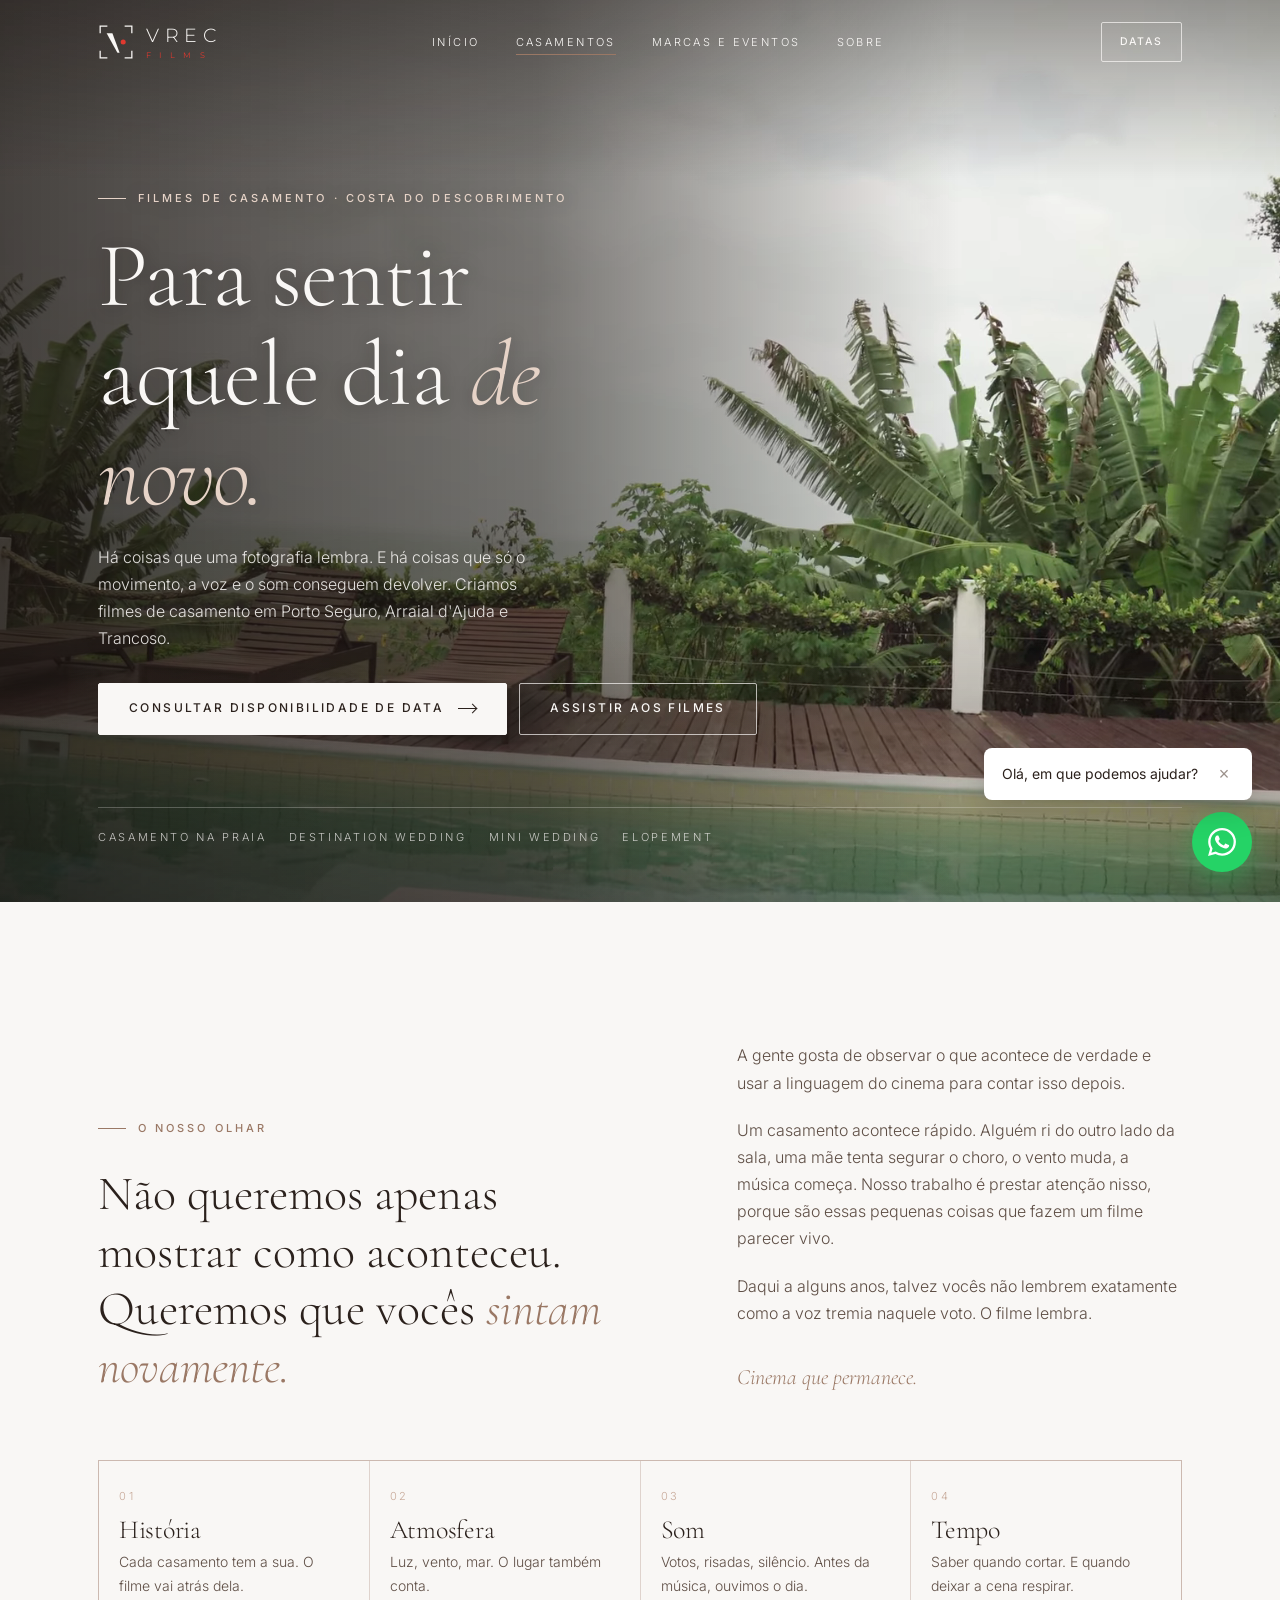
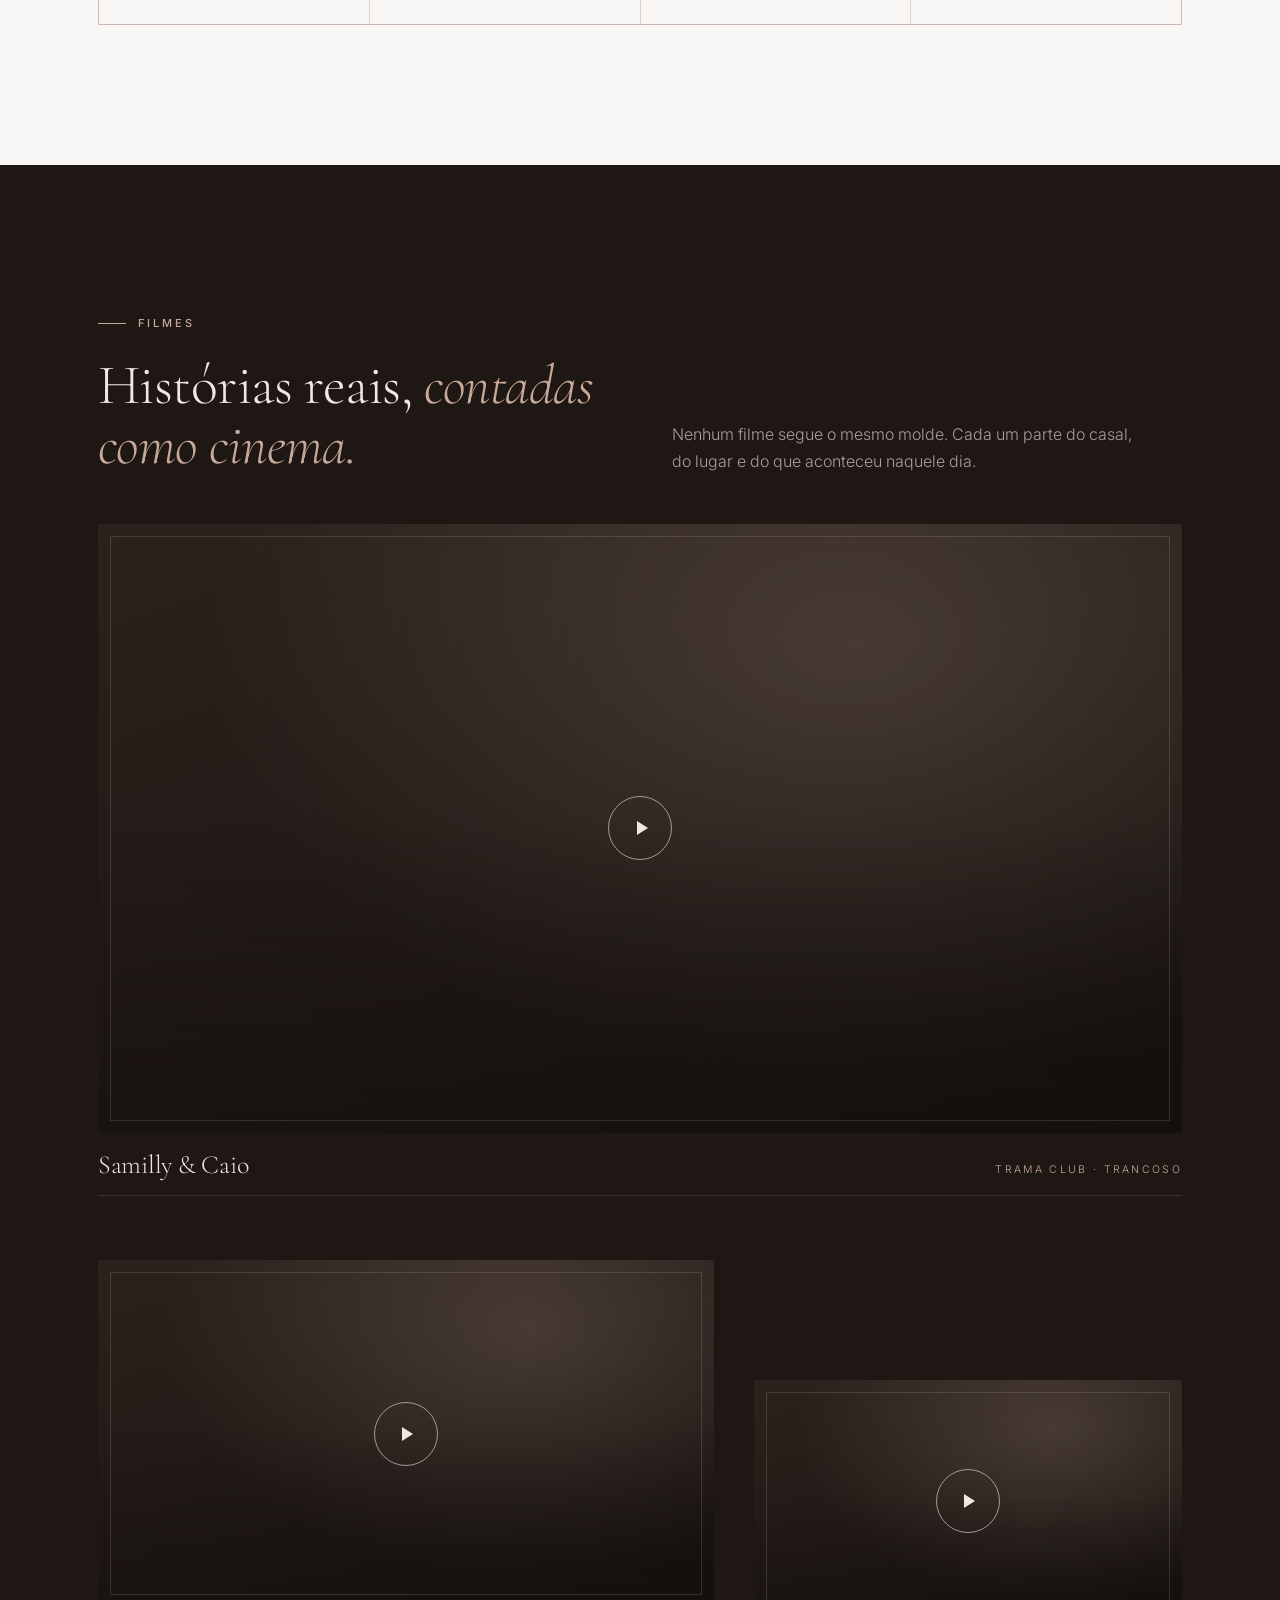
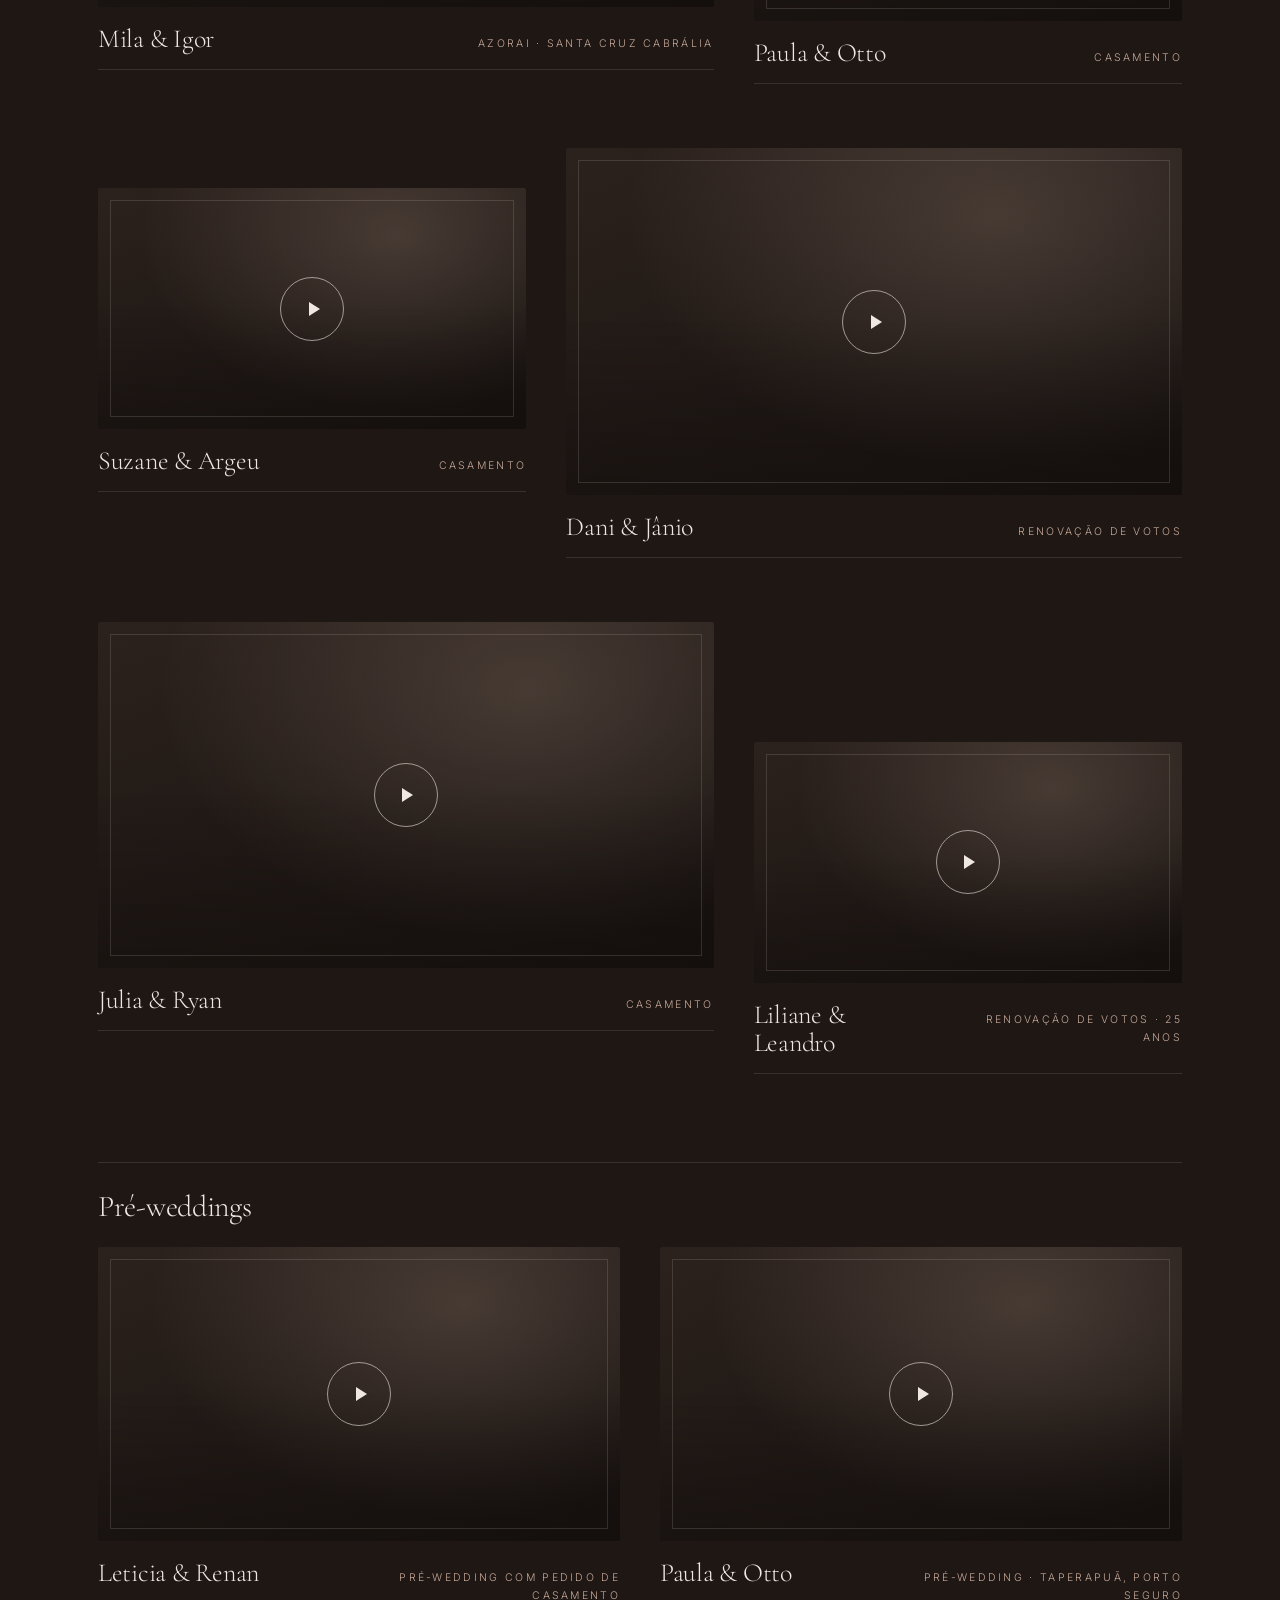
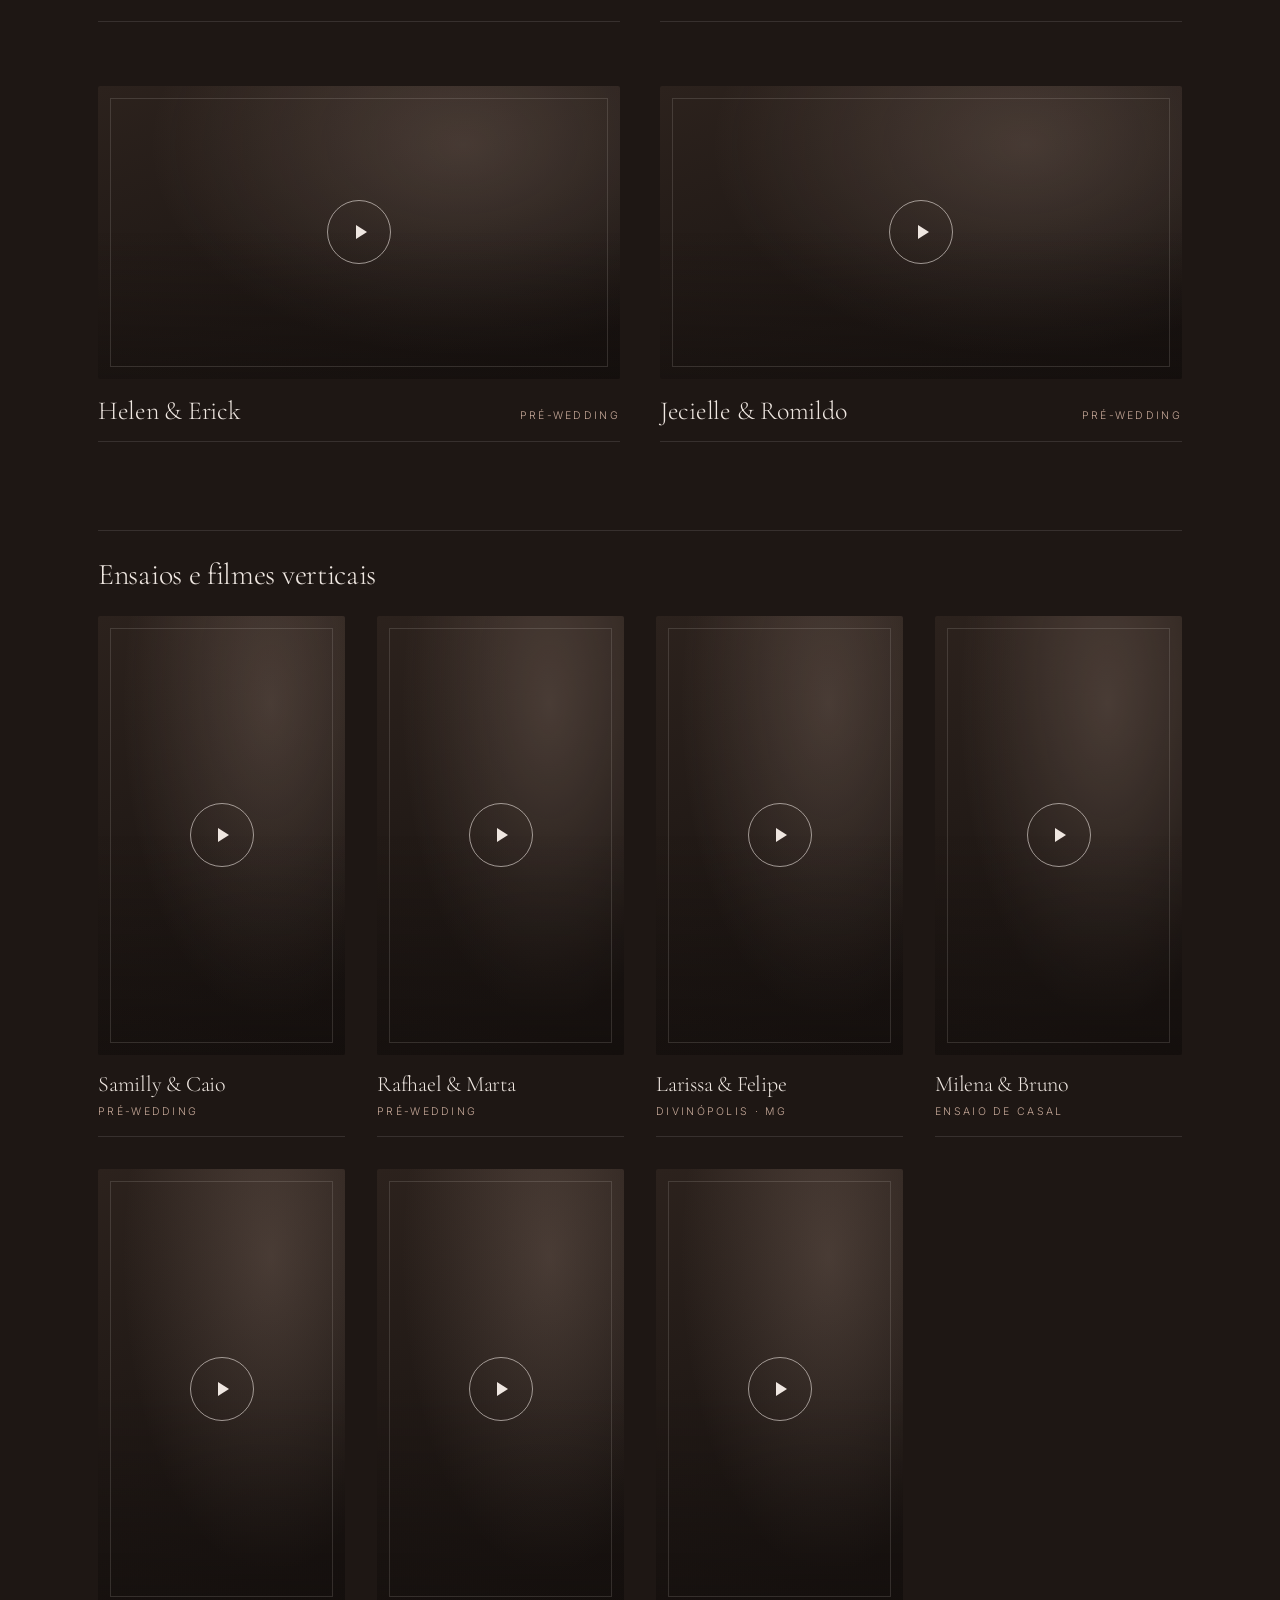
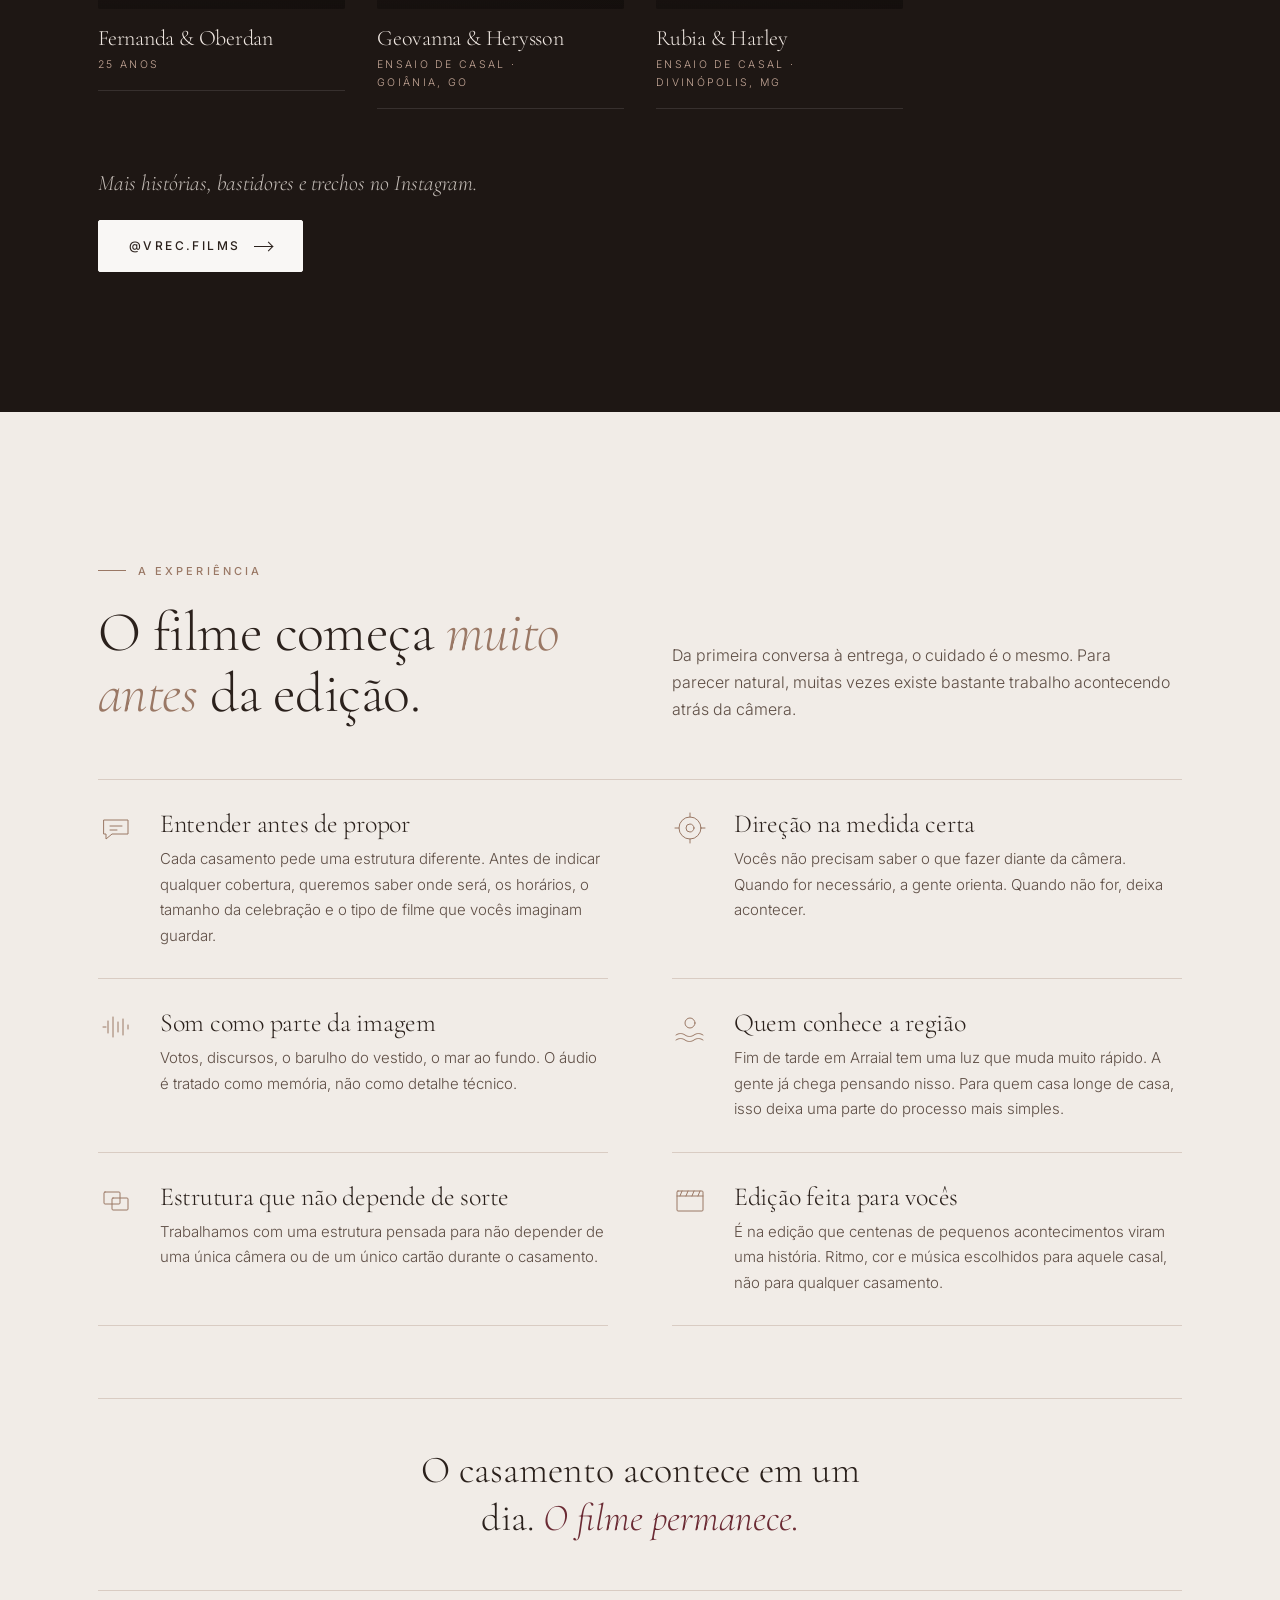
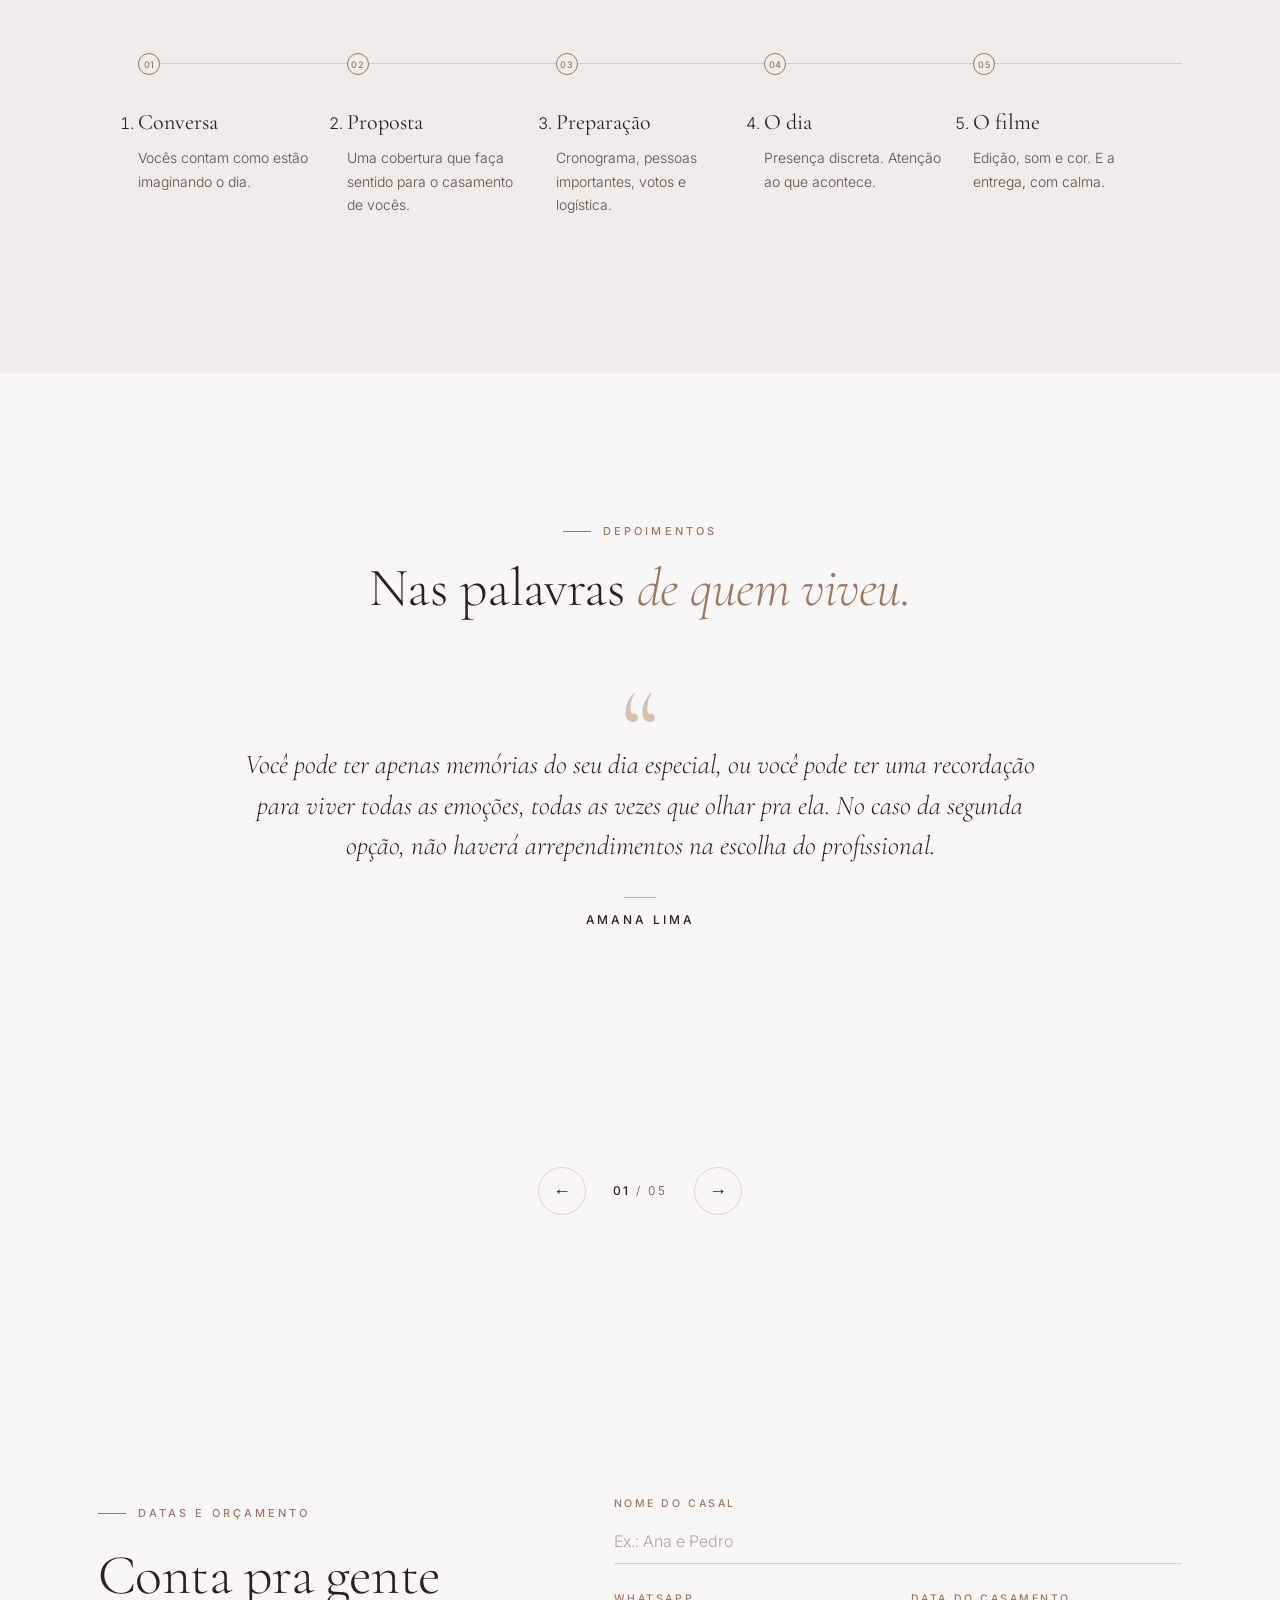
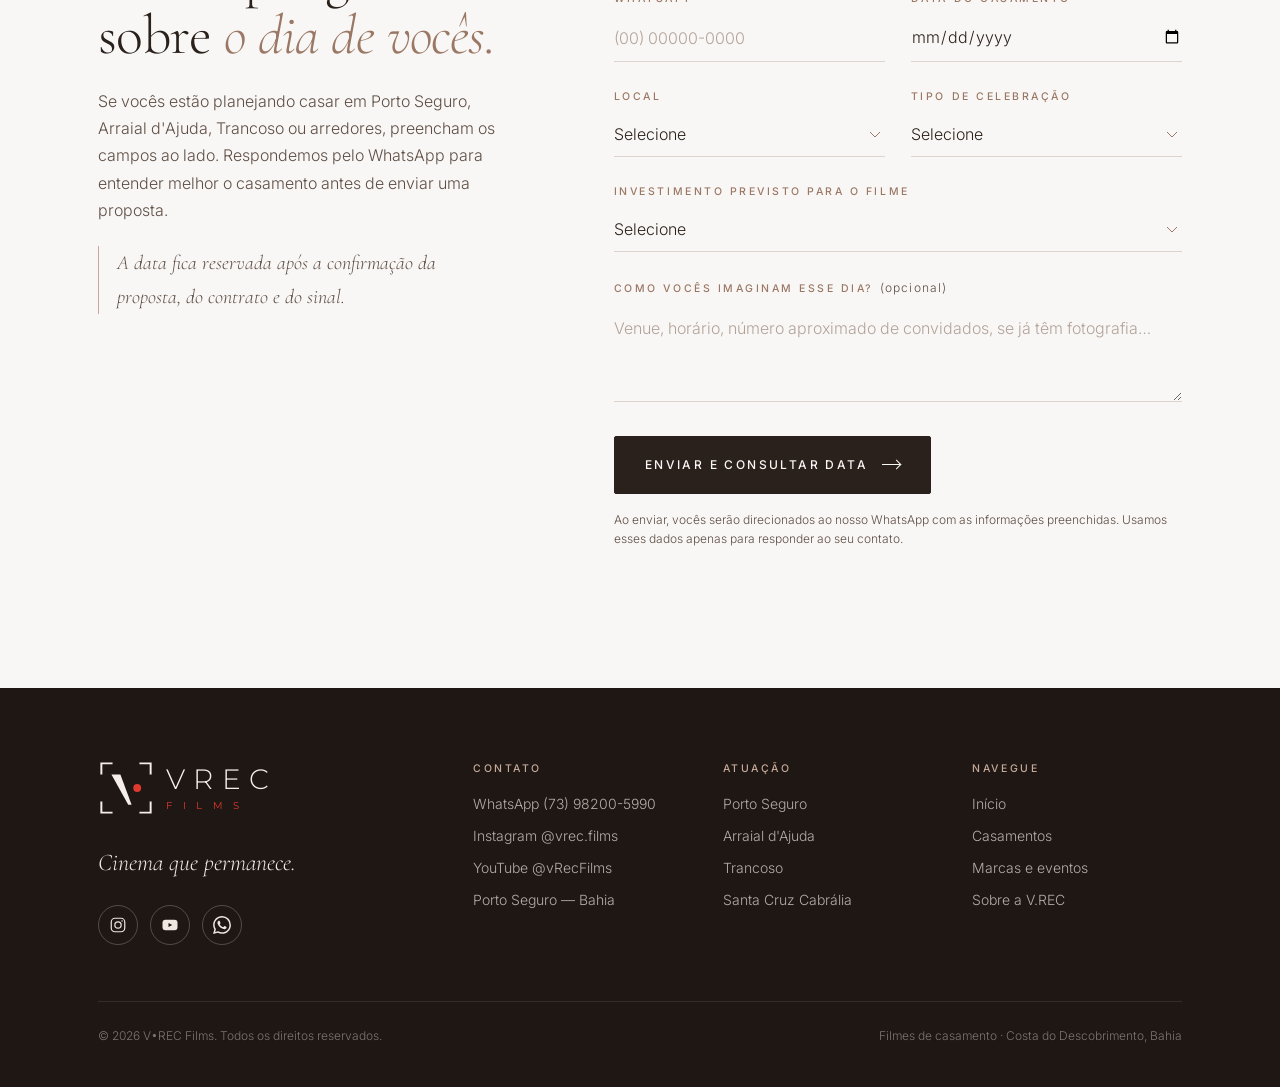
==== casamentos/index.html @ cf37093a "Adiciona tag do Google Analytics (G-V0DM7WBSSV) nas quatro páginas Co-Authored-By: Claude Opus 5.5 <" ====
<!doctype html>
<html lang="pt-BR">
<head>
<!-- Google tag (gtag.js) -->
<script async src="https://www.googletagmanager.com/gtag/js?id=G-V0DM7WBSSV"></script>
<script>
  window.dataLayer = window.dataLayer || [];
  function gtag(){dataLayer.push(arguments);}
  gtag('js', new Date());
  gtag('config', 'G-V0DM7WBSSV');
</script>

<meta charset="utf-8">
<meta name="viewport" content="width=device-width, initial-scale=1">
<title>Filmes de casamento — V•REC Films · Porto Seguro, Arraial d'Ajuda e Trancoso</title>
<meta name="description" content="Filmes de casamento com olhar documental e linguagem de cinema. Casamentos na praia, destination weddings, mini weddings, elopements e pré-weddings na Costa do Descobrimento, Bahia.">
<meta property="og:title" content="Filmes de casamento — V•REC Films · Porto Seguro, Arraial d'Ajuda e Trancoso">
<meta property="og:description" content="Filmes de casamento com olhar documental e linguagem de cinema. Casamentos na praia, destination weddings, mini weddings, elopements e pré-weddings na Costa do Descobrimento, Bahia.">
<meta property="og:type" content="website">
<meta property="og:site_name" content="V•REC Films">
<meta property="og:locale" content="pt_BR">
<meta property="og:image" content="https://vrecfilms.com.br/vrec-og.jpg">
<meta property="og:image:type" content="image/jpeg">
<meta property="og:image:width" content="1200">
<meta property="og:image:height" content="630">
<meta property="og:image:alt" content="V•REC Films">
<meta name="twitter:card" content="summary_large_image">
<meta name="twitter:image" content="https://vrecfilms.com.br/vrec-og.jpg">
<meta name="theme-color" content="#F9F7F5">
<meta name="referrer" content="strict-origin-when-cross-origin">
<link rel="preconnect" href="https://fonts.googleapis.com">
<link rel="preconnect" href="https://fonts.gstatic.com" crossorigin>
<link href="https://fonts.googleapis.com/css2?family=Cormorant+Garamond:ital,wght@0,300;0,400;0,500;1,300;1,400&family=Inter:wght@300;400;500&family=Montserrat:wght@300;400&display=swap" rel="stylesheet">
<link rel="icon" type="image/svg+xml" href="data:image/svg+xml;utf8,<svg xmlns='http://www.w3.org/2000/svg' viewBox='0 0 100 100'><rect width='100' height='100' fill='%23111'/><g fill='none' stroke='%23fff' stroke-width='4'><path d='M10 28V10h18M72 10h18v18M10 72v18h18M72 90h18V72'/></g><polygon points='26,26 42,26 60,78 54,78' fill='%23fff'/><circle cx='70' cy='50' r='7' fill='%23E0392F'/></svg>">
<link rel="stylesheet" href="../assets/vrec.css">
</head>
<body>

<header class="header" id="top">
  <div class="wrap header__in">
    <a href="../index.html" class="brand" aria-label="V•REC Films — página inicial"><svg class="brand__mark" viewBox="0 0 100 100" aria-hidden="true"><g fill="none" stroke="currentColor" stroke-width="3.5"><path d="M6 26V6h20M74 6h20v20M6 74v20h20M74 94h20V74"/></g><polygon points="24,26 40,26 60,80 54,80" fill="currentColor"/><circle class="rec-dot" cx="70" cy="50" r="7"/></svg><span class="brand__type"><span class="brand__name">VREC</span><span class="brand__sub">FILMS</span></span></a>
    <nav class="nav" id="nav" aria-label="Principal">
      <a href="../index.html">Início</a>
      <a href="../casamentos/index.html" class="is-active" aria-current="page">Casamentos</a>
      <a href="../marcas-e-eventos/index.html">Marcas e eventos</a>
      <a href="../sobre/index.html">Sobre</a>
    </nav>
    <div class="header__right">
      <a href="#contato" class="btn btn--ghost">Datas</a>
      <button class="nav-toggle" type="button" aria-label="Abrir menu" aria-controls="nav" aria-expanded="false"><span></span></button>
    </div>
  </div>
</header>

<main>

<!-- ======================= HERO ======================= -->
<section class="hero" aria-labelledby="hero-title">
  <div class="hero__media" aria-hidden="true">
    <video data-autoplay data-start="5" autoplay muted loop playsinline preload="auto" poster="../assets/vrec-hero-capa.jpg">
      <source src="../assets/vrec-hero.mp4" type="video/mp4">
      <source src="../assets/vrec-hero.webm" type="video/webm">
    </video>
  </div>
  <div class="wrap hero__content">
    <span class="eyebrow reveal">Filmes de casamento · Costa do Descobrimento</span>
    <h1 id="hero-title" class="reveal">Para sentir aquele dia <em>de novo.</em></h1>
    <p class="hero__sub reveal">Há coisas que uma fotografia lembra. E há coisas que só o movimento, a voz e o som conseguem devolver. Criamos filmes de casamento em Porto Seguro, Arraial d'Ajuda e Trancoso.</p>
    <div class="hero__actions reveal">
      <a href="#contato" class="btn btn--light">Consultar disponibilidade de data <span class="arrow" aria-hidden="true"></span></a>
      <a href="#filmes" class="btn btn--outline-light">Assistir aos filmes</a>
    </div>
    <div class="hero__meta reveal" aria-label="Áreas de atuação">
      <span>Casamento na praia</span><span>Destination wedding</span><span>Mini wedding</span><span>Elopement</span>
    </div>
  </div>
</section>

<!-- ======================= MANIFESTO ======================= -->
<section class="section manifesto" id="manifesto" aria-labelledby="manifesto-title">
  <div class="wrap">
    <div class="manifesto__grid">
      <div>
        <span class="eyebrow reveal">O nosso olhar</span>
        <blockquote class="reveal" id="manifesto-title" style="margin-top:28px">
          Não queremos apenas mostrar como aconteceu. Queremos que vocês <em>sintam novamente.</em>
        </blockquote>
      </div>
      <div class="manifesto__text reveal">
        <p>A gente gosta de observar o que acontece de verdade e usar a linguagem do cinema para contar isso depois.</p>
        <p>Um casamento acontece rápido. Alguém ri do outro lado da sala, uma mãe tenta segurar o choro, o vento muda, a música começa. Nosso trabalho é prestar atenção nisso, porque são essas pequenas coisas que fazem um filme parecer vivo.</p>
        <p>Daqui a alguns anos, talvez vocês não lembrem exatamente como a voz tremia naquele voto. O filme lembra.</p>
        <p class="manifesto__sign">Cinema que permanece.</p>
      </div>
    </div>

    <div class="pillars reveal" aria-label="Pilares criativos">
      <div class="pillar"><span>01</span><h3>História</h3><p>Cada casamento tem a sua. O filme vai atrás dela.</p></div>
      <div class="pillar"><span>02</span><h3>Atmosfera</h3><p>Luz, vento, mar. O lugar também conta.</p></div>
      <div class="pillar"><span>03</span><h3>Som</h3><p>Votos, risadas, silêncio. Antes da música, ouvimos o dia.</p></div>
      <div class="pillar"><span>04</span><h3>Tempo</h3><p>Saber quando cortar. E quando deixar a cena respirar.</p></div>
    </div>
  </div>
</section>

<!-- ======================= PORTFÓLIO ======================= -->
<section class="section work" id="filmes" aria-labelledby="work-title">
  <div class="wrap">
    <div class="work__head">
      <div>
        <span class="eyebrow reveal">Filmes</span>
        <h2 id="work-title" class="reveal" style="margin-top:22px">Histórias reais, <em>contadas como cinema.</em></h2>
      </div>
      <p class="reveal">Nenhum filme segue o mesmo molde. Cada um parte do casal, do lugar e do que aconteceu naquele dia.</p>
    </div>

    <div class="films">
      <article class="film reveal" data-yt="QRRQhyVjg0c" data-kind="landscape" tabindex="0" role="button" aria-label="Assistir: Samilly &amp; Caio">
        <div class="film__frame">
          <img alt="" loading="lazy">
          <span class="film__play" aria-hidden="true"></span>
        </div>
        <div class="film__info">
          <h3 class="film__title">Samilly &amp; Caio</h3>
          <span class="film__type">Trama Club · Trancoso</span>
        </div>
      </article>
      <article class="film reveal" data-yt="-Qyc-W8sHkw" data-kind="landscape" tabindex="0" role="button" aria-label="Assistir: Mila &amp; Igor">
        <div class="film__frame">
          <img alt="" loading="lazy">
          <span class="film__play" aria-hidden="true"></span>
        </div>
        <div class="film__info">
          <h3 class="film__title">Mila &amp; Igor</h3>
          <span class="film__type">Azorai · Santa Cruz Cabrália</span>
        </div>
      </article>
      <article class="film reveal" data-yt="Xtf-e0uBVjc" data-kind="landscape" tabindex="0" role="button" aria-label="Assistir: Paula &amp; Otto">
        <div class="film__frame">
          <img alt="" loading="lazy">
          <span class="film__play" aria-hidden="true"></span>
        </div>
        <div class="film__info">
          <h3 class="film__title">Paula &amp; Otto</h3>
          <span class="film__type">Casamento</span>
        </div>
      </article>
      <article class="film reveal" data-yt="LXo36s8aa-8" data-kind="landscape" tabindex="0" role="button" aria-label="Assistir: Suzane &amp; Argeu">
        <div class="film__frame">
          <img alt="" loading="lazy">
          <span class="film__play" aria-hidden="true"></span>
        </div>
        <div class="film__info">
          <h3 class="film__title">Suzane &amp; Argeu</h3>
          <span class="film__type">Casamento</span>
        </div>
      </article>
      <article class="film reveal" data-yt="d3chd5QEJm4" data-kind="landscape" tabindex="0" role="button" aria-label="Assistir: Dani &amp; Jânio">
        <div class="film__frame">
          <img alt="" loading="lazy">
          <span class="film__play" aria-hidden="true"></span>
        </div>
        <div class="film__info">
          <h3 class="film__title">Dani &amp; Jânio</h3>
          <span class="film__type">Renovação de votos</span>
        </div>
      </article>
      <article class="film reveal" data-yt="5th6q5RTim4" data-kind="landscape" tabindex="0" role="button" aria-label="Assistir: Julia &amp; Ryan">
        <div class="film__frame">
          <img alt="" loading="lazy">
          <span class="film__play" aria-hidden="true"></span>
        </div>
        <div class="film__info">
          <h3 class="film__title">Julia &amp; Ryan</h3>
          <span class="film__type">Casamento</span>
        </div>
      </article>
      <article class="film reveal" data-yt="-GkTDtcR7Wg" data-kind="landscape" tabindex="0" role="button" aria-label="Assistir: Liliane &amp; Leandro">
        <div class="film__frame">
          <img alt="" loading="lazy">
          <span class="film__play" aria-hidden="true"></span>
        </div>
        <div class="film__info">
          <h3 class="film__title">Liliane &amp; Leandro</h3>
          <span class="film__type">Renovação de votos · 25 anos</span>
        </div>
      </article>
    </div>

    <div class="shorts-head reveal">
      <h3>Pré-weddings</h3>
    </div>
    <div class="films films--grid">
      <article class="film reveal" data-yt="2HnjgTNeRGY" data-kind="landscape" data-external tabindex="0" role="button" aria-label="Assistir: Leticia &amp; Renan">
        <div class="film__frame">
          <img alt="" loading="lazy">
          <span class="film__play" aria-hidden="true"></span>
        </div>
        <div class="film__info">
          <h3 class="film__title">Leticia &amp; Renan</h3>
          <span class="film__type">Pré-wedding com pedido de casamento</span>
        </div>
      </article>
      <article class="film reveal" data-yt="SUJ6CYi-YHI" data-kind="landscape" tabindex="0" role="button" aria-label="Assistir: Paula &amp; Otto">
        <div class="film__frame">
          <img alt="" loading="lazy">
          <span class="film__play" aria-hidden="true"></span>
        </div>
        <div class="film__info">
          <h3 class="film__title">Paula &amp; Otto</h3>
          <span class="film__type">Pré-wedding · Taperapuã, Porto Seguro</span>
        </div>
      </article>
      <article class="film reveal" data-yt="tY_fOzJix6A" data-kind="landscape" tabindex="0" role="button" aria-label="Assistir: Helen &amp; Erick">
        <div class="film__frame">
          <img alt="" loading="lazy">
          <span class="film__play" aria-hidden="true"></span>
        </div>
        <div class="film__info">
          <h3 class="film__title">Helen &amp; Erick</h3>
          <span class="film__type">Pré-wedding</span>
        </div>
      </article>
      <article class="film reveal" data-yt="7phCmZLbvv8" data-kind="landscape" tabindex="0" role="button" aria-label="Assistir: Jecielle &amp; Romildo">
        <div class="film__frame">
          <img alt="" loading="lazy">
          <span class="film__play" aria-hidden="true"></span>
        </div>
        <div class="film__info">
          <h3 class="film__title">Jecielle &amp; Romildo</h3>
          <span class="film__type">Pré-wedding</span>
        </div>
      </article>
    </div>

    <div class="shorts-head reveal">
      <h3>Ensaios e filmes verticais</h3>
      <span>Deslize</span>
    </div>
    <div class="shorts">
      <article class="film reveal" data-yt="dTWIH0abFtI" data-kind="short" tabindex="0" role="button" aria-label="Assistir: Samilly &amp; Caio">
        <div class="film__frame">
          <img alt="" loading="lazy">
          <span class="film__play" aria-hidden="true"></span>
        </div>
        <div class="film__info">
          <h3 class="film__title">Samilly &amp; Caio</h3>
          <span class="film__type">Pré-wedding</span>
        </div>
      </article>
      <article class="film reveal" data-yt="vE5-nW_6HCk" data-kind="short" tabindex="0" role="button" aria-label="Assistir: Rafhael &amp; Marta">
        <div class="film__frame">
          <img alt="" loading="lazy">
          <span class="film__play" aria-hidden="true"></span>
        </div>
        <div class="film__info">
          <h3 class="film__title">Rafhael &amp; Marta</h3>
          <span class="film__type">Pré-wedding</span>
        </div>
      </article>
      <article class="film reveal" data-yt="aygY1rFKK_M" data-kind="short" tabindex="0" role="button" aria-label="Assistir: Larissa &amp; Felipe">
        <div class="film__frame">
          <img alt="" loading="lazy">
          <span class="film__play" aria-hidden="true"></span>
        </div>
        <div class="film__info">
          <h3 class="film__title">Larissa &amp; Felipe</h3>
          <span class="film__type">Divinópolis · MG</span>
        </div>
      </article>
      <article class="film reveal" data-yt="Feg5ukPJFoQ" data-kind="short" tabindex="0" role="button" aria-label="Assistir: Milena &amp; Bruno">
        <div class="film__frame">
          <img alt="" loading="lazy">
          <span class="film__play" aria-hidden="true"></span>
        </div>
        <div class="film__info">
          <h3 class="film__title">Milena &amp; Bruno</h3>
          <span class="film__type">Ensaio de casal</span>
        </div>
      </article>
      <article class="film reveal" data-yt="BNOZup0-aYo" data-kind="short" tabindex="0" role="button" aria-label="Assistir: Fernanda &amp; Oberdan">
        <div class="film__frame">
          <img alt="" loading="lazy">
          <span class="film__play" aria-hidden="true"></span>
        </div>
        <div class="film__info">
          <h3 class="film__title">Fernanda &amp; Oberdan</h3>
          <span class="film__type">25 anos</span>
        </div>
      </article>
      <article class="film reveal" data-yt="SJTBdlldATc" data-kind="short" tabindex="0" role="button" aria-label="Assistir: Geovanna &amp; Herysson">
        <div class="film__frame">
          <img alt="" loading="lazy">
          <span class="film__play" aria-hidden="true"></span>
        </div>
        <div class="film__info">
          <h3 class="film__title">Geovanna &amp; Herysson</h3>
          <span class="film__type">Ensaio de casal · Goiânia, GO</span>
        </div>
      </article>
      <article class="film reveal" data-yt="HIa3fs28Jwo" data-kind="short" tabindex="0" role="button" aria-label="Assistir: Rubia &amp; Harley">
        <div class="film__frame">
          <img alt="" loading="lazy">
          <span class="film__play" aria-hidden="true"></span>
        </div>
        <div class="film__info">
          <h3 class="film__title">Rubia &amp; Harley</h3>
          <span class="film__type">Ensaio de casal · Divinópolis, MG</span>
        </div>
      </article>
    </div>

    <div class="work__foot reveal">
      <p>Mais histórias, bastidores e trechos no Instagram.</p>
      <a class="btn btn--light" href="https://www.instagram.com/vrec.films/" target="_blank" rel="noopener">@vrec.films <span class="arrow" aria-hidden="true"></span></a>
    </div>
  </div>
</section>

<!-- ======================= EXPERIÊNCIA ======================= -->
<section class="section exp" id="experiencia" aria-labelledby="exp-title">
  <div class="wrap">
    <div class="exp__head">
      <div>
        <span class="eyebrow reveal">A experiência</span>
        <h2 id="exp-title" class="reveal" style="margin-top:22px">O filme começa <em>muito antes</em> da edição.</h2>
      </div>
      <p class="reveal">Da primeira conversa à entrega, o cuidado é o mesmo. Para parecer natural, muitas vezes existe bastante trabalho acontecendo atrás da câmera.</p>
    </div>



    <div class="exp__grid">
      <div class="exp__item reveal">
        <div class="exp__icon" aria-hidden="true"><svg viewBox="0 0 36 36"><path d="M6 10h24v14H14l-6 5v-5H6z"/><path d="M12 16h12M12 20h7"/></svg></div>
        <div><h3>Entender antes de propor</h3><p>Cada casamento pede uma estrutura diferente. Antes de indicar qualquer cobertura, queremos saber onde será, os horários, o tamanho da celebração e o tipo de filme que vocês imaginam guardar.</p></div>
      </div>
      <div class="exp__item reveal">
        <div class="exp__icon" aria-hidden="true"><svg viewBox="0 0 36 36"><circle cx="18" cy="18" r="11"/><circle cx="18" cy="18" r="4"/><path d="M18 3v4M18 29v4M3 18h4M29 18h4"/></svg></div>
        <div><h3>Direção na medida certa</h3><p>Vocês não precisam saber o que fazer diante da câmera. Quando for necessário, a gente orienta. Quando não for, deixa acontecer.</p></div>
      </div>
      <div class="exp__item reveal">
        <div class="exp__icon" aria-hidden="true"><svg viewBox="0 0 36 36"><path d="M5 18h3M10 12v12M15 8v20M20 13v10M25 10v16M30 16v4"/></svg></div>
        <div><h3>Som como parte da imagem</h3><p>Votos, discursos, o barulho do vestido, o mar ao fundo. O áudio é tratado como memória, não como detalhe técnico.</p></div>
      </div>
      <div class="exp__item reveal">
        <div class="exp__icon" aria-hidden="true"><svg viewBox="0 0 36 36"><circle cx="18" cy="14" r="5"/><path d="M4 26c3-2 6-2 9 0s6 2 9 0 6-2 9 0M4 31c3-2 6-2 9 0s6 2 9 0 6-2 9 0"/></svg></div>
        <div><h3>Quem conhece a região</h3><p>Fim de tarde em Arraial tem uma luz que muda muito rápido. A gente já chega pensando nisso. Para quem casa longe de casa, isso deixa uma parte do processo mais simples.</p></div>
      </div>
      <div class="exp__item reveal">
        <div class="exp__icon" aria-hidden="true"><svg viewBox="0 0 36 36"><rect x="6" y="9" width="16" height="12" rx="1"/><rect x="14" y="15" width="16" height="12" rx="1"/></svg></div>
        <div><h3>Estrutura que não depende de sorte</h3><p>Trabalhamos com uma estrutura pensada para não depender de uma única câmera ou de um único cartão durante o casamento.</p></div>
      </div>
      <div class="exp__item reveal">
        <div class="exp__icon" aria-hidden="true"><svg viewBox="0 0 36 36"><rect x="5" y="8" width="26" height="20" rx="1"/><path d="M5 13h26M10 8l-2 5M16 8l-2 5M22 8l-2 5M28 8l-2 5"/></svg></div>
        <div><h3>Edição feita para vocês</h3><p>É na edição que centenas de pequenos acontecimentos viram uma história. Ritmo, cor e música escolhidos para aquele casal, não para qualquer casamento.</p></div>
      </div>
    </div>

    <div class="quote-band reveal">
      <p>O casamento acontece em um dia. <em>O filme permanece.</em></p>
    </div>

    <ol class="steps" aria-label="Como funciona">
      <li class="step reveal"><h4>Conversa</h4><p>Vocês contam como estão imaginando o dia.</p></li>
      <li class="step reveal"><h4>Proposta</h4><p>Uma cobertura que faça sentido para o casamento de vocês.</p></li>
      <li class="step reveal"><h4>Preparação</h4><p>Cronograma, pessoas importantes, votos e logística.</p></li>
      <li class="step reveal"><h4>O dia</h4><p>Presença discreta. Atenção ao que acontece.</p></li>
      <li class="step reveal"><h4>O filme</h4><p>Edição, som e cor. E a entrega, com calma.</p></li>
    </ol>
  </div>
</section>

<section class="section depo" id="depoimentos" aria-labelledby="depo-title" data-depoimentos hidden>
  <div class="wrap">
    <div class="depo__head">
      <span class="eyebrow reveal">Depoimentos</span>
      <h2 id="depo-title" class="reveal">Nas palavras <em>de quem viveu.</em></h2>
    </div>
    <div class="depo__feature" data-depo-feature></div>
    <div class="depo__list" data-depo-list></div>
  </div>
</section>

<!-- ======================= FORMULÁRIO ======================= -->
<section class="section contact" id="contato" aria-labelledby="contact-title">
  <div class="wrap contact__grid">
    <div class="contact__intro">
      <span class="eyebrow reveal">Datas e orçamento</span>
      <h2 id="contact-title" class="reveal" style="margin-top:22px">Conta pra gente sobre <em>o dia de vocês.</em></h2>
      <p class="reveal">Se vocês estão planejando casar em Porto Seguro, Arraial d'Ajuda, Trancoso ou arredores, preencham os campos ao lado. Respondemos pelo WhatsApp para entender melhor o casamento antes de enviar uma proposta.</p>
      <p class="contact__note reveal">A data fica reservada após a confirmação da proposta, do contrato e do sinal.</p>
    </div>

    <div>
      <form class="form reveal" data-wa-form="Vim pela página de casamentos." novalidate>
        <div class="field">
          <label for="f-name">Nome do casal</label>
          <input id="f-name" name="nome" type="text" autocomplete="name" placeholder="Ex.: Ana e Pedro" required>
          <span class="err">Conta pra gente como podemos chamar vocês.</span>
        </div>

        <div class="form__row">
          <div class="field">
            <label for="f-phone">WhatsApp</label>
            <input id="f-phone" name="whatsapp" type="tel" inputmode="tel" autocomplete="tel" placeholder="(00) 00000-0000" required>
            <span class="err">Informe um número com DDD.</span>
          </div>
          <div class="field">
            <label for="f-date">Data do casamento</label>
            <input id="f-date" name="data" type="date" required>
            <span class="err">Informe a data, mesmo que aproximada.</span>
          </div>
        </div>

        <div class="form__row">
          <div class="field">
            <label for="f-venue">Local</label>
            <select id="f-venue" name="local" required>
              <option value="" selected disabled>Selecione</option>
              <option>Trancoso</option>
              <option>Arraial d'Ajuda</option>
              <option>Porto Seguro</option>
              <option>Santa Cruz Cabrália</option>
              <option>Caraíva</option>
              <option>Outro destino</option>
            </select>
            <span class="err">Escolha o local.</span>
          </div>
          <div class="field">
            <label for="f-type">Tipo de celebração</label>
            <select id="f-type" name="tipo">
              <option value="" selected disabled>Selecione</option>
              <option>Casamento na praia</option>
              <option>Destination wedding</option>
              <option>Mini wedding</option>
              <option>Elopement</option>
              <option>Pré-wedding</option>
              <option>Outro</option>
            </select>
          </div>
        </div>

        <div class="field">
          <label for="f-budget">Investimento previsto para o filme</label>
          <!-- AJUSTE as faixas conforme a tabela vigente da V.REC -->
          <select id="f-budget" name="orcamento">
            <option value="" selected disabled>Selecione</option>
            <option>Até R$ 4.000</option>
            <option>R$ 4.000 a R$ 6.000</option>
            <option>R$ 6.000 a R$ 8.000</option>
            <option>Acima de R$ 8.000</option>
            <option>Ainda não definimos</option>
          </select>
        </div>

        <div class="field">
          <label for="f-msg">Como vocês imaginam esse dia? <small>(opcional)</small></label>
          <textarea id="f-msg" name="mensagem" placeholder="Venue, horário, número aproximado de convidados, se já têm fotografia…"></textarea>
        </div>

        <div class="form__submit">
          <button type="submit" class="btn">Enviar e consultar data <span class="arrow" aria-hidden="true"></span></button>
          <p class="form__legal">Ao enviar, vocês serão direcionados ao nosso WhatsApp com as informações preenchidas. Usamos esses dados apenas para responder ao seu contato.</p>
        </div>
      </form>

      <div class="form__ok" role="status" aria-live="polite">
        Obrigado. Abrimos o WhatsApp com a mensagem pronta.
        <small>Se a janela não abriu, fale com a gente diretamente pelo Instagram @vrec.films.</small>
      </div>
    </div>
  </div>
</section>

</main>

<footer class="footer">
  <div class="wrap">
    <div class="footer__grid">
      <div>
        <a href="../index.html" class="brand brand--lg" aria-label="V•REC Films — página inicial"><svg class="brand__mark" viewBox="0 0 100 100" aria-hidden="true"><g fill="none" stroke="currentColor" stroke-width="3.5"><path d="M6 26V6h20M74 6h20v20M6 74v20h20M74 94h20V74"/></g><polygon points="24,26 40,26 60,80 54,80" fill="currentColor"/><circle class="rec-dot" cx="70" cy="50" r="7"/></svg><span class="brand__type"><span class="brand__name">VREC</span><span class="brand__sub">FILMS</span></span></a>
        <p class="footer__tag">Cinema que permanece.</p>
        <div class="social" aria-label="Redes sociais"><a href="https://www.instagram.com/vrec.films/" target="_blank" rel="noopener" aria-label="Instagram da V.REC Films"><svg viewBox="0 0 24 24" fill="none" stroke="currentColor" stroke-width="1.6" aria-hidden="true"><rect x="3" y="3" width="18" height="18" rx="5"/><circle cx="12" cy="12" r="4.2"/><circle cx="17.4" cy="6.6" r="1" fill="currentColor" stroke="none"/></svg></a><a href="https://www.youtube.com/@vRecFilms" target="_blank" rel="noopener" aria-label="Canal da V.REC Films no YouTube"><svg viewBox="0 0 24 24" aria-hidden="true"><rect x="2" y="5" width="20" height="14" rx="4" fill="currentColor"/><path d="M10 9.2v5.6l5-2.8z" fill="var(--dark)"/></svg></a><a href="#" data-wa="Olá, estava visitando seu site e me interessei pelo seu trabalho." aria-label="WhatsApp da V.REC Films"><svg viewBox="0 0 24 24" aria-hidden="true"><path fill="currentColor" d="M17.472 14.382c-.297-.149-1.758-.867-2.03-.967-.273-.099-.471-.148-.67.15-.197.297-.767.966-.94 1.164-.173.199-.347.223-.644.075-.297-.15-1.255-.463-2.39-1.475-.883-.788-1.48-1.761-1.653-2.059-.173-.297-.018-.458.13-.606.134-.133.298-.347.446-.52.149-.174.198-.298.298-.497.099-.198.05-.371-.025-.52-.075-.149-.669-1.612-.916-2.207-.242-.579-.487-.5-.669-.51-.173-.008-.371-.01-.57-.01-.198 0-.52.074-.792.372-.272.297-1.04 1.016-1.04 2.479 0 1.462 1.065 2.875 1.213 3.074.149.198 2.096 3.2 5.077 4.487.709.306 1.262.489 1.694.625.712.227 1.36.195 1.871.118.571-.085 1.758-.719 2.006-1.413.248-.694.248-1.289.173-1.413-.074-.124-.272-.198-.57-.347m-5.421 7.403h-.004a9.87 9.87 0 0 1-5.031-1.378l-.361-.214-3.741.982.998-3.648-.235-.374a9.86 9.86 0 0 1-1.51-5.26c.001-5.45 4.436-9.884 9.888-9.884 2.64 0 5.122 1.03 6.988 2.898a9.825 9.825 0 0 1 2.893 6.994c-.003 5.45-4.437 9.884-9.885 9.884m8.413-18.297A11.815 11.815 0 0 0 12.05 0C5.495 0 .16 5.335.157 11.892c0 2.096.547 4.142 1.588 5.945L.057 24l6.305-1.654a11.882 11.882 0 0 0 5.683 1.448h.005c6.554 0 11.89-5.335 11.893-11.893a11.821 11.821 0 0 0-3.48-8.413z"/></svg></a></div>
      </div>
      <div>
        <h5>Contato</h5>
        <ul>
          <li><a href="#" data-wa="Olá, estava visitando seu site e me interessei pelo seu trabalho.">WhatsApp (73) 98200-5990</a></li>
          <li><a href="https://www.instagram.com/vrec.films/" target="_blank" rel="noopener">Instagram @vrec.films</a></li>
          <li><a href="https://www.youtube.com/@vRecFilms" target="_blank" rel="noopener">YouTube @vRecFilms</a></li>
          <li>Porto Seguro — Bahia</li>
        </ul>
      </div>
      <div>
        <h5>Atuação</h5>
        <ul>
          <li>Porto Seguro</li>
          <li>Arraial d'Ajuda</li>
          <li>Trancoso</li>
          <li>Santa Cruz Cabrália</li>
        </ul>
      </div>
      <div>
        <h5>Navegue</h5>
        <ul>
          <li><a href="../index.html">Início</a></li>
          <li><a href="../casamentos/index.html">Casamentos</a></li>
          <li><a href="../marcas-e-eventos/index.html">Marcas e eventos</a></li>
          <li><a href="../sobre/index.html">Sobre a V.REC</a></li>
        </ul>
      </div>
    </div>
    <div class="footer__bottom">
      <span>© <span data-year></span> V•REC Films. Todos os direitos reservados.</span>
      <span>Filmes de casamento · Costa do Descobrimento, Bahia</span>
    </div>
  </div>
</footer>
<div class="wa-float"><div class="wa-bubble" role="status"><a href="#" data-wa="Olá, estava visitando seu site e me interessei pelo seu trabalho.">Olá, em que podemos ajudar?</a><button type="button" aria-label="Fechar mensagem">&times;</button></div><a class="wa-btn" href="#" data-wa="Olá, estava visitando seu site e me interessei pelo seu trabalho." aria-label="Conversar no WhatsApp"><svg viewBox="0 0 24 24" aria-hidden="true"><path fill="currentColor" d="M17.472 14.382c-.297-.149-1.758-.867-2.03-.967-.273-.099-.471-.148-.67.15-.197.297-.767.966-.94 1.164-.173.199-.347.223-.644.075-.297-.15-1.255-.463-2.39-1.475-.883-.788-1.48-1.761-1.653-2.059-.173-.297-.018-.458.13-.606.134-.133.298-.347.446-.52.149-.174.198-.298.298-.497.099-.198.05-.371-.025-.52-.075-.149-.669-1.612-.916-2.207-.242-.579-.487-.5-.669-.51-.173-.008-.371-.01-.57-.01-.198 0-.52.074-.792.372-.272.297-1.04 1.016-1.04 2.479 0 1.462 1.065 2.875 1.213 3.074.149.198 2.096 3.2 5.077 4.487.709.306 1.262.489 1.694.625.712.227 1.36.195 1.871.118.571-.085 1.758-.719 2.006-1.413.248-.694.248-1.289.173-1.413-.074-.124-.272-.198-.57-.347m-5.421 7.403h-.004a9.87 9.87 0 0 1-5.031-1.378l-.361-.214-3.741.982.998-3.648-.235-.374a9.86 9.86 0 0 1-1.51-5.26c.001-5.45 4.436-9.884 9.888-9.884 2.64 0 5.122 1.03 6.988 2.898a9.825 9.825 0 0 1 2.893 6.994c-.003 5.45-4.437 9.884-9.885 9.884m8.413-18.297A11.815 11.815 0 0 0 12.05 0C5.495 0 .16 5.335.157 11.892c0 2.096.547 4.142 1.588 5.945L.057 24l6.305-1.654a11.882 11.882 0 0 0 5.683 1.448h.005c6.554 0 11.89-5.335 11.893-11.893a11.821 11.821 0 0 0-3.48-8.413z"/></svg></a></div>
<script src="../assets/depoimentos.js"></script>
<script src="../assets/vrec.js"></script>
</body>
</html>
---- assets/vrec.css ----
/* =========================================================
   1. TOKENS
   ========================================================= */
:root{
  --bg:        #F9F7F5;   /* off-white */
  --bg-alt:    #F1ECE7;   /* off-white um tom abaixo, para alternar seções */
  --ink:       #2B211C;   /* texto principal (marrom quase preto, legível) */
  --ink-soft:  #5E4E45;   /* texto secundário */
  --brown:     #9A7865;   /* deep brown — detalhes, linhas, títulos grandes */
  --beige:     #C7A999;   /* soft beige — destaques */
  --burgundy:  #6B2B34;   /* toque sutil */
  --line:      rgba(154,120,101,.28);
  --dark:      #1E1714;   /* seções escuras (portfólio) */
  --rec:       #E0392F;   /* vermelho da logomarca — usar só na marca */
  --logo-font: "Montserrat", var(--sans);

  --serif: "Cormorant Garamond", "Times New Roman", serif;
  --sans:  "Inter", system-ui, -apple-system, "Segoe UI", sans-serif;

  --gutter: 20px;
  --max: 1180px;
  --radius: 2px;
  --ease: cubic-bezier(.22,.61,.36,1);
}

/* =========================================================
   2. BASE
   ========================================================= */
*,*::before,*::after{box-sizing:border-box}
html{scroll-behavior:smooth;-webkit-text-size-adjust:100%}
body{
  margin:0;background:var(--bg);color:var(--ink);
  font-family:var(--sans);font-weight:300;font-size:16px;line-height:1.7;
  -webkit-font-smoothing:antialiased;overflow-x:hidden;
}
img,video,iframe{display:block;max-width:100%}
a{color:inherit;text-decoration:none}
::selection{background:var(--beige);color:var(--ink)}
:focus-visible{outline:1px solid var(--burgundy);outline-offset:4px}

.wrap{width:100%;max-width:var(--max);margin:0 auto;padding:0 var(--gutter)}
.section{padding:96px 0}
.eyebrow{
  display:inline-flex;align-items:center;gap:12px;
  font-size:11px;font-weight:500;letter-spacing:.28em;text-transform:uppercase;color:var(--brown);
}
.eyebrow::before{content:"";width:28px;height:1px;background:currentColor}
h1,h2,h3{font-family:var(--serif);font-weight:300;line-height:1.08;margin:0;letter-spacing:-.01em}
h2{font-size:clamp(34px,7vw,56px)}
h2 em,h1 em{font-style:italic;color:var(--brown)}
p{margin:0}

/* Botões */
.btn{
  display:inline-flex;align-items:center;justify-content:center;gap:14px;
  min-height:52px;padding:0 30px;border:1px solid var(--ink);border-radius:var(--radius);
  font-family:var(--sans);font-size:12px;font-weight:500;letter-spacing:.2em;text-transform:uppercase;
  background:var(--ink);color:var(--bg);cursor:pointer;
  transition:background .5s var(--ease),border-color .5s var(--ease),color .5s var(--ease);
}
.btn:hover{background:var(--burgundy);border-color:var(--burgundy)}
.btn .arrow{width:18px;height:1px;background:currentColor;position:relative;transition:width .5s var(--ease)}
.btn .arrow::after{content:"";position:absolute;right:0;top:-3px;width:7px;height:7px;border-top:1px solid currentColor;border-right:1px solid currentColor;transform:rotate(45deg)}
.btn:hover .arrow{width:26px}
.btn--ghost{background:transparent;color:var(--ink)}
.btn--ghost:hover{background:var(--ink);color:var(--bg);border-color:var(--ink)}
.btn--light{background:var(--bg);color:var(--ink);border-color:var(--bg)}
.btn--light:hover{background:transparent;color:var(--bg);border-color:var(--bg)}

/* Reveal ao rolar */
.reveal{opacity:0;transform:translateY(24px);transition:opacity 1.2s var(--ease),transform 1.2s var(--ease)}
.reveal.is-in{opacity:1;transform:none}
@media (prefers-reduced-motion:reduce){
  html{scroll-behavior:auto}
  .reveal{opacity:1;transform:none;transition:none}
  *{animation:none!important}
}

/* =========================================================
   3. HEADER
   ========================================================= */
.header{
  position:fixed;inset:0 0 auto 0;z-index:50;
  transition:background .6s var(--ease),border-color .6s var(--ease);
  border-bottom:1px solid transparent;
}
.header.is-scrolled{background:rgba(249,247,245,.92);backdrop-filter:blur(10px);-webkit-backdrop-filter:blur(10px);border-color:var(--line)}
.header__in{display:flex;align-items:center;justify-content:space-between;height:68px}
/* Logomarca V•REC (recriada em SVG + Montserrat) */
.brand{display:inline-flex;align-items:center;gap:12px;color:var(--ink);white-space:nowrap}
.brand__mark{width:36px;height:36px;flex:none;overflow:visible}
.brand__mark .rec-dot{fill:var(--rec);animation:rec 2.4s ease-in-out infinite}
.brand__type{display:flex;flex-direction:column;line-height:1;font-family:var(--logo-font)}
.brand__name{font-weight:300;font-size:19px;letter-spacing:.3em;margin-right:-.3em}
.brand__sub{font-weight:400;font-size:8px;letter-spacing:1.05em;color:var(--rec);margin-top:6px;margin-right:-1.05em}
.brand--lg .brand__mark{width:56px;height:56px}
.brand--lg .brand__name{font-size:28px}
.brand--lg .brand__sub{font-size:10px;margin-top:8px}
@keyframes rec{0%,100%{opacity:1}50%{opacity:.35}}
.nav{display:none}
.header .btn{min-height:40px;padding:0 18px;font-size:10.5px;letter-spacing:.18em}

/* =========================================================
   4. HERO — vídeo em tela cheia, cores reais
   ========================================================= */
.hero{
  position:relative;min-height:100svh;display:flex;align-items:flex-end;
  padding:120px 0 40px;overflow:hidden;background:#2A211C;color:#F9F7F5;
}
.hero__media{position:absolute;inset:0;z-index:0}
.hero__media video{width:100%;height:100%;object-fit:cover}
.hero__media::after{ /* sombra suave só onde está o texto */
  content:"";position:absolute;inset:0;
  background:
    linear-gradient(0deg,rgba(24,18,15,.8) 0%,rgba(24,18,15,.5) 55%,rgba(24,18,15,.3) 100%);
}
.hero h1,.hero__sub,.hero .eyebrow{text-shadow:0 1px 18px rgba(24,18,15,.35)}
.hero__content{position:relative;z-index:1}
.hero .eyebrow{color:#E6D3C7}
.hero h1{font-size:clamp(42px,11vw,92px);max-width:12ch;margin:18px 0 20px;color:#F9F7F5}
.hero h1 em{color:#E6D3C7}
.hero__sub{max-width:46ch;color:rgba(249,247,245,.88);font-size:16px}
.hero__actions{display:flex;flex-direction:column;gap:12px;margin-top:30px}
.hero__actions .btn{width:100%}
.btn--outline-light{background:transparent;color:#F9F7F5;border-color:rgba(249,247,245,.7)}
.btn--outline-light:hover{background:#F9F7F5;color:var(--ink);border-color:#F9F7F5}
.hero .btn--light:hover{background:var(--burgundy);border-color:var(--burgundy);color:#F9F7F5}
.hero__meta{
  display:flex;flex-wrap:wrap;gap:8px 22px;margin-top:40px;padding-top:20px;border-top:1px solid rgba(249,247,245,.25);
  font-size:11px;letter-spacing:.24em;text-transform:uppercase;color:rgba(249,247,245,.75);
}
/* Header claro enquanto está sobre o vídeo */
.header:not(.is-scrolled) .brand,
.header:not(.is-scrolled) .nav{color:#F9F7F5}
.header:not(.is-scrolled) .btn--ghost{color:#F9F7F5;border-color:rgba(249,247,245,.7)}
.header:not(.is-scrolled) .btn--ghost:hover{background:#F9F7F5;color:var(--ink)}
.header .brand,.header .nav{transition:color .6s var(--ease)}

/* =========================================================
   5. MANIFESTO
   ========================================================= */
.manifesto{background:var(--bg)}
.manifesto__grid{display:grid;gap:40px}
.manifesto blockquote{
  margin:0;font-family:var(--serif);font-weight:300;font-size:clamp(28px,6.4vw,48px);line-height:1.2;color:var(--ink);
}
.manifesto blockquote em{color:var(--brown)}
.manifesto__text{display:grid;gap:20px;color:var(--ink-soft);max-width:52ch}
.manifesto__sign{
  margin-top:12px;font-family:var(--serif);font-style:italic;font-size:22px;color:var(--brown);
}
.pillars{display:grid;grid-template-columns:repeat(2,1fr);gap:1px;background:var(--line);border:1px solid var(--line);margin-top:64px}
.pillar{background:var(--bg);padding:26px 20px}
.pillar span{display:block;font-size:11px;letter-spacing:.24em;color:var(--beige);margin-bottom:10px}
.pillar h3{font-size:26px}
.pillar p{font-size:14px;color:var(--ink-soft);margin-top:6px}

/* =========================================================
   6. PORTFÓLIO
   ========================================================= */
.work{background:var(--dark);color:#EFE7E1}
.work .eyebrow{color:var(--beige)}
.work h2 em{color:var(--beige)}
.work__head{display:grid;gap:22px;margin-bottom:48px}
.work__head p{color:rgba(239,231,225,.66);max-width:46ch}
.films{display:grid;gap:40px}
.film{cursor:pointer}
.film__frame{
  position:relative;aspect-ratio:16/9;overflow:hidden;border-radius:var(--radius);
  background:
    radial-gradient(100% 120% at 70% 20%, rgba(199,169,153,.22), transparent 60%),
    linear-gradient(160deg,#2C221D,#15100E);
}
.film__frame img{position:absolute;inset:0;width:100%;height:100%;object-fit:cover;transition:transform 1.6s var(--ease),opacity .8s}
.film:hover .film__frame img{transform:scale(1.04)}
.film__frame iframe{position:absolute;inset:0;width:100%;height:100%;border:0}
.film__frame::after{ /* moldura fina interna */
  content:"";position:absolute;inset:12px;border:1px solid rgba(239,231,225,.14);pointer-events:none;transition:inset .8s var(--ease)
}
.film:hover .film__frame::after{inset:18px}
.film__play{
  position:absolute;left:50%;top:50%;transform:translate(-50%,-50%);
  width:64px;height:64px;border-radius:50%;border:1px solid rgba(239,231,225,.6);
  display:grid;place-items:center;transition:background .5s var(--ease),transform .5s var(--ease)
}
.film__play::before{content:"";margin-left:4px;border-left:11px solid #EFE7E1;border-top:7px solid transparent;border-bottom:7px solid transparent}
.film:hover .film__play{background:rgba(107,43,52,.85);border-color:transparent;transform:translate(-50%,-50%) scale(1.06)}
.film__frame img{filter:saturate(.9);opacity:0}
.film__frame img.is-loaded{opacity:1}
.film__frame::before{ /* véu sutil sobre a thumbnail */
  content:"";position:absolute;inset:0;z-index:1;background:linear-gradient(180deg,rgba(20,15,13,0) 50%,rgba(20,15,13,.45));pointer-events:none
}
.film__play,.film__frame::after{z-index:2}
.film.is-playing .film__play,.film.is-playing .film__frame::after,.film.is-playing .film__frame::before{display:none}
.film__frame iframe{z-index:3}

/* Verticais (pré-weddings e shorts) */
.shorts-head{display:flex;align-items:baseline;justify-content:space-between;gap:16px;margin:88px 0 24px;padding-top:28px;border-top:1px solid rgba(239,231,225,.12)}
.shorts-head h3{font-size:30px}
.shorts-head span{font-size:10.5px;letter-spacing:.22em;text-transform:uppercase;color:rgba(239,231,225,.5)}
.shorts{
  display:grid;grid-auto-flow:column;grid-auto-columns:72%;gap:16px;overflow-x:auto;scroll-snap-type:x mandatory;
  margin:0 calc(var(--gutter) * -1);padding:0 var(--gutter) 8px;scrollbar-width:none
}
.shorts::-webkit-scrollbar{display:none}
.shorts .film{scroll-snap-align:start}
.shorts .film__frame{aspect-ratio:9/16}
.shorts .film__title{font-size:22px}
.film__info{display:flex;justify-content:space-between;align-items:baseline;gap:16px;margin-top:18px;padding-bottom:16px;border-bottom:1px solid rgba(239,231,225,.12)}
.film__title{font-family:var(--serif);font-size:26px;font-weight:300}
.film__type{font-size:10.5px;letter-spacing:.22em;text-transform:uppercase;color:var(--beige);white-space:nowrap}
.work__foot{margin-top:56px;display:flex;flex-direction:column;gap:18px;align-items:flex-start}
.work__foot p{font-family:var(--serif);font-style:italic;font-size:22px;color:rgba(239,231,225,.8)}

/* =========================================================
   7. EXPERIÊNCIA
   ========================================================= */
.exp{background:var(--bg-alt)}
.exp__head{display:grid;gap:22px;margin-bottom:56px}
.exp__head p{color:var(--ink-soft);max-width:50ch}
.exp__grid{display:grid;gap:0;border-top:1px solid var(--line)}
.exp__item{display:grid;grid-template-columns:44px 1fr;gap:18px;padding:30px 0;border-bottom:1px solid var(--line)}
.exp__icon{width:36px;height:36px;color:var(--brown)}
.exp__icon svg{width:100%;height:100%;fill:none;stroke:currentColor;stroke-width:1;stroke-linecap:round;stroke-linejoin:round}
.exp__item h3{font-size:26px;margin-bottom:8px}
.exp__item p{color:var(--ink-soft);font-size:15px}

.quote-band{
  margin-top:72px;padding:48px 0;border-top:1px solid var(--line);border-bottom:1px solid var(--line);text-align:center
}
.quote-band p{font-family:var(--serif);font-weight:300;font-size:clamp(24px,5.2vw,38px);line-height:1.25;max-width:26ch;margin:0 auto}
.quote-band p em{color:var(--burgundy)}


/* Bastidores (vídeo vertical) */
.bts{display:grid;gap:36px;margin-bottom:80px}
.bts__video{position:relative;width:100%;max-width:340px;aspect-ratio:9/16;background:var(--dark);border-radius:var(--radius);overflow:hidden;justify-self:center}
.bts__video video{width:100%;height:100%;object-fit:cover}
.bts__video::after{content:"";position:absolute;inset:10px;border:1px solid rgba(239,231,225,.18);pointer-events:none}
.bts__sound{
  position:absolute;right:18px;bottom:18px;z-index:2;display:inline-flex;align-items:center;gap:8px;
  padding:9px 14px;border:1px solid rgba(239,231,225,.5);border-radius:40px;background:rgba(30,23,20,.45);
  color:#F4EFEB;font:500 10px/1 var(--sans);letter-spacing:.2em;text-transform:uppercase;cursor:pointer;
  backdrop-filter:blur(6px);-webkit-backdrop-filter:blur(6px);transition:background .4s
}
.bts__sound:hover{background:rgba(107,43,52,.85)}
.bts__sound i{width:6px;height:6px;border-radius:50%;background:var(--rec)}
.bts__text h3{font-size:clamp(30px,6vw,44px);line-height:1.12}
.bts__text h3 em{color:var(--brown)}
.bts__text p{color:var(--ink-soft);margin-top:20px;max-width:44ch}
.bts__text .eyebrow{margin-bottom:20px}

/* Processo */
.steps{display:grid;gap:0;margin-top:72px;counter-reset:s}
.step{position:relative;padding:22px 0 22px 56px;border-left:1px solid var(--line);margin-left:10px}
.step::before{
  counter-increment:s;content:counter(s,decimal-leading-zero);
  position:absolute;left:-11px;top:22px;width:22px;height:22px;border-radius:50%;
  background:var(--bg-alt);border:1px solid var(--brown);
  font-size:9px;letter-spacing:.05em;color:var(--brown);display:grid;place-items:center;font-weight:500
}
.step h4{font-family:var(--serif);font-weight:400;font-size:22px;margin:0 0 4px}
.step p{font-size:14px;color:var(--ink-soft)}

/* =========================================================
   8. FORMULÁRIO
   ========================================================= */
.contact{background:var(--bg)}
.contact__grid{display:grid;gap:56px}
.contact__intro p{color:var(--ink-soft);margin-top:22px;max-width:42ch}
.contact__note{margin-top:28px;padding-left:18px;border-left:1px solid var(--beige);font-family:var(--serif);font-style:italic;font-size:20px;color:var(--brown);max-width:34ch}
.form{display:grid;gap:26px}
.field{display:grid;gap:8px;position:relative}
.field label{font-size:10.5px;font-weight:500;letter-spacing:.24em;text-transform:uppercase;color:var(--brown)}
.field label small{font-weight:300;letter-spacing:.1em;text-transform:none;color:var(--ink-soft);font-size:12px}
.field input,.field select,.field textarea{
  width:100%;appearance:none;-webkit-appearance:none;border:0;border-bottom:1px solid var(--line);border-radius:0;
  background:transparent;padding:10px 0 12px;font-family:var(--sans);font-size:16px;font-weight:300;color:var(--ink);
  transition:border-color .4s var(--ease);
}
.field textarea{resize:vertical;min-height:96px;line-height:1.6}
.field select{
  cursor:pointer;padding-right:28px;
  background-image:url("data:image/svg+xml;utf8,<svg xmlns='http://www.w3.org/2000/svg' width='12' height='8' viewBox='0 0 12 8'><path d='M1 1l5 5 5-5' fill='none' stroke='%239A7865' stroke-width='1'/></svg>");
  background-repeat:no-repeat;background-position:right 4px center;
}
.field input::placeholder,.field textarea::placeholder{color:#B2A39A}
.field input:focus,.field select:focus,.field textarea:focus{outline:none;border-color:var(--brown)}
.field input[type="date"]{min-height:46px}
.field.has-error input,.field.has-error select{border-color:var(--burgundy)}
.field .err{display:none;font-size:12px;color:var(--burgundy)}
.field.has-error .err{display:block}
.form__row{display:grid;gap:26px}
.form__submit{display:grid;gap:16px;margin-top:8px}
.form__submit .btn{width:100%;min-height:58px}
.form__legal{font-size:12px;color:var(--ink-soft);line-height:1.6}
.form__ok{
  display:none;padding:28px;border:1px solid var(--line);background:var(--bg-alt);
  font-family:var(--serif);font-size:22px;line-height:1.4
}
.form__ok.is-on{display:block}
.form__ok small{display:block;font-family:var(--sans);font-size:14px;color:var(--ink-soft);margin-top:10px}

/* =========================================================
   9. RODAPÉ
   ========================================================= */
.footer{background:var(--dark);color:rgba(239,231,225,.72);padding:72px 0 32px}
.footer .brand{color:#F4EFEB}
.footer__grid{display:grid;gap:40px}
.footer__tag{font-family:var(--serif);font-style:italic;font-size:24px;color:#EFE7E1;margin-top:18px}
.footer h5{font-size:10.5px;font-weight:500;letter-spacing:.24em;text-transform:uppercase;color:var(--beige);margin:0 0 14px}
.footer ul{list-style:none;margin:0;padding:0;display:grid;gap:8px;font-size:14px}
.footer a{transition:color .4s}
.footer a:hover{color:#EFE7E1}
.footer__bottom{
  display:flex;flex-direction:column;gap:8px;margin-top:56px;padding-top:24px;border-top:1px solid rgba(239,231,225,.1);
  font-size:12px;color:rgba(239,231,225,.45)
}

/* =========================================================
   10. BREAKPOINTS (mobile first → acima)
   ========================================================= */
@media (min-width:640px){
  :root{--gutter:32px}
  .hero__actions{flex-direction:row;flex-wrap:wrap}
  .hero__actions .btn{width:auto}
  .pillars{grid-template-columns:repeat(4,1fr)}
  .form__row{grid-template-columns:1fr 1fr}
  .form__submit .btn{width:auto;justify-self:start}
  .footer__bottom{flex-direction:row;justify-content:space-between}
}
@media (min-width:900px){
  :root{--gutter:48px}
  .section{padding:140px 0}
  .header__in{height:84px}
  .nav{display:flex;gap:36px;font-size:11px;letter-spacing:.22em;text-transform:uppercase;color:var(--ink-soft)}
  .nav a{position:relative;padding:4px 0}
  .nav a::after{content:"";position:absolute;left:0;bottom:0;width:0;height:1px;background:var(--brown);transition:width .5s var(--ease)}
  .nav a:hover::after{width:100%}
  .hero{align-items:center;padding:140px 0 56px}
  .hero__media::after{
    background:
      linear-gradient(180deg,rgba(24,18,15,.4) 0%,rgba(24,18,15,0) 20%),
      linear-gradient(90deg,rgba(24,18,15,.72) 0%,rgba(24,18,15,.4) 40%,rgba(24,18,15,0) 68%),
      linear-gradient(0deg,rgba(24,18,15,.45) 0%,rgba(24,18,15,0) 30%);
  }
  .hero__content{padding-top:40px}
  .hero__meta{margin-top:72px}
  .manifesto__grid{grid-template-columns:1.1fr .9fr;gap:96px;align-items:end}
  .work__head,.exp__head{grid-template-columns:1fr 1fr;align-items:end;gap:64px}
  .films{grid-template-columns:repeat(12,1fr);gap:64px 40px}
  .films .film:nth-child(1){grid-column:1 / -1}
  .films .film:nth-child(2){grid-column:1 / span 7}
  .films .film:nth-child(3){grid-column:8 / span 5;margin-top:120px}
  .films .film:nth-child(4){grid-column:1 / span 5;margin-top:40px}
  .films .film:nth-child(5){grid-column:6 / span 7}
  .shorts-head span{display:none}
  .shorts{grid-auto-flow:row;grid-template-columns:repeat(3,1fr);gap:40px;overflow:visible;margin:0;padding:0}
  .exp__grid{grid-template-columns:1fr 1fr;column-gap:64px}
  .bts{grid-template-columns:auto 1fr;gap:96px;align-items:center;margin-bottom:120px}
  .bts__video{width:340px}
  .steps{grid-template-columns:repeat(5,1fr);gap:0}
  .step{border-left:0;border-top:1px solid var(--line);margin:0;padding:40px 24px 0 0}
  .step::before{left:0;top:-11px}
  .contact__grid{grid-template-columns:.85fr 1.15fr;gap:96px}
  .contact__intro{position:sticky;top:130px;align-self:start}
  .footer__grid{grid-template-columns:1.6fr 1fr 1fr 1fr}
}

/* =========================================================
   11. SITE (multipáginas): menu, portas, serviços, CTA
   ========================================================= */
.nav-toggle{
  display:inline-flex;align-items:center;justify-content:center;width:42px;height:40px;margin-left:10px;
  background:none;border:1px solid currentColor;border-radius:var(--radius);color:inherit;cursor:pointer
}
.nav-toggle span{position:relative;width:16px;height:1px;background:currentColor}
.nav-toggle span::before,.nav-toggle span::after{content:"";position:absolute;left:0;width:16px;height:1px;background:currentColor}
.nav-toggle span::before{top:-5px}.nav-toggle span::after{top:5px}
.header__right{display:flex;align-items:center}
.header:not(.is-scrolled) .nav-toggle{color:#F9F7F5}
.header.is-scrolled .nav-toggle{color:var(--ink)}
.nav.is-open{
  display:flex;flex-direction:column;gap:4px;position:absolute;top:100%;left:0;right:0;
  padding:16px var(--gutter) 24px;background:#F9F7F5;box-shadow:0 12px 24px rgba(30,23,20,.08);border-bottom:1px solid var(--line);
  font-size:12px;letter-spacing:.22em;text-transform:uppercase;color:var(--ink)!important
}
.nav.is-open a{padding:12px 0;border-bottom:1px solid var(--line)}
.nav a.is-active{color:inherit}
@media (min-width:900px){
  .nav-toggle{display:none}
  .nav a.is-active::after{width:100%}
}

/* Hero com imagem (página de marcas) */
.hero__media img{width:100%;height:100%;object-fit:cover;opacity:0;transition:opacity 1.2s var(--ease)}
.hero__media img.is-loaded{opacity:1}

/* Portas de entrada (home) */
.doors{display:grid;gap:40px;margin-top:48px}
.door{display:block;color:inherit}
.door__img{position:relative;aspect-ratio:16/10;overflow:hidden;background:#2C221D}
.door__img img{position:absolute;inset:0;width:100%;height:100%;object-fit:cover;opacity:0;transition:opacity .8s,transform 1.6s var(--ease)}
.door__img img.is-loaded{opacity:1}
.door:hover .door__img img{transform:scale(1.04)}
.door__img::after{content:"";position:absolute;inset:12px;border:1px solid rgba(239,231,225,.25);transition:inset .8s var(--ease)}
.door:hover .door__img::after{inset:18px}
.door__body{padding-top:22px}
.door__body span{font-size:10.5px;letter-spacing:.24em;text-transform:uppercase;color:var(--brown)}
.door__body h3{font-size:clamp(28px,5vw,40px);margin:10px 0 12px}
.door__body p{color:var(--ink-soft);max-width:44ch}
.door__link{display:inline-flex;align-items:center;gap:14px;margin-top:20px;font-size:11px;font-weight:500;letter-spacing:.22em;text-transform:uppercase;color:var(--ink)}
.door__link .arrow{width:18px;height:1px;background:currentColor;position:relative;transition:width .5s var(--ease)}
.door__link .arrow::after{content:"";position:absolute;right:0;top:-3px;width:7px;height:7px;border-top:1px solid currentColor;border-right:1px solid currentColor;transform:rotate(45deg)}
.door:hover .door__link .arrow{width:28px}

/* Serviços (marcas) */
.services{display:grid;gap:1px;background:var(--line);border:1px solid var(--line);margin-top:56px}
.service{background:var(--bg);padding:30px 24px}
.service span{display:block;font-size:11px;letter-spacing:.24em;color:var(--beige);margin-bottom:14px}
.service h3{font-size:28px;margin-bottom:10px}
.service p{font-size:15px;color:var(--ink-soft)}
.intro{display:grid;gap:28px}
.intro p{color:var(--ink-soft);max-width:52ch}
.group-title{font-family:var(--serif);font-weight:300;font-size:30px;margin:72px 0 24px;padding-top:28px;border-top:1px solid rgba(239,231,225,.12)}

/* CTA final (home) */
.cta-band{background:var(--dark);color:#EFE7E1;text-align:center}
.cta-band h2{color:#F4EFEB}
.cta-band h2 em{color:var(--beige)}
.cta-band p{color:rgba(239,231,225,.7);margin:20px auto 0;max-width:44ch}
.cta-band .actions{display:flex;flex-direction:column;gap:12px;align-items:center;margin-top:36px}
.btn--wa{background:var(--bg);color:var(--ink);border-color:var(--bg)}
.btn--wa:hover{background:var(--burgundy);color:#F9F7F5;border-color:var(--burgundy)}

@media (min-width:640px){
  .cta-band .actions{flex-direction:row;justify-content:center}
}
@media (min-width:900px){
  .doors{grid-template-columns:7fr 5fr;gap:48px;align-items:start}
  .doors .door:nth-child(2){margin-top:120px}
  .services{grid-template-columns:1fr 1fr}
  .service{padding:44px 40px}
  .intro{grid-template-columns:1fr 1fr;gap:96px;align-items:end}
}

.header:has(.nav.is-open){background:#F9F7F5}

/* Dois filmes horizontais lado a lado (marcas) */
@media (min-width:900px){
  .films--pair .film:nth-child(1){grid-column:1 / span 7;margin-top:0}
  .films--pair .film:nth-child(2){grid-column:8 / span 5;margin-top:120px}
}

/* Hero da página inicial: fundo da marca + bastidores emoldurados */
.hero--brand{flex-direction:column;justify-content:center;align-items:stretch;background:#1E1714}
.hero--brand .hero__bg{
  position:absolute;inset:0;z-index:0;
  background:
    radial-gradient(60% 55% at 78% 35%, rgba(199,169,153,.16), transparent 70%),
    radial-gradient(50% 50% at 10% 90%, rgba(107,43,52,.22), transparent 70%),
    linear-gradient(180deg,#221A16 0%,#1A1411 100%);
}
.hero--brand .hero__bg::after{
  content:"";position:absolute;inset:0;opacity:.06;
  background-image:url("data:image/svg+xml;utf8,<svg xmlns='http://www.w3.org/2000/svg' width='160' height='160'><filter id='n'><feTurbulence type='fractalNoise' baseFrequency='.9' numOctaves='2' stitchTiles='stitch'/></filter><rect width='100%' height='100%' filter='url(%23n)'/></svg>");
}
.hero__split{position:relative;z-index:1;display:grid;gap:48px;align-items:center}
.hero--brand .hero__content{padding-top:0}
.hero--brand h1{font-size:clamp(46px,12vw,104px);max-width:9ch}
.hero__reel{margin:0;justify-self:center;width:min(64vw,300px)}
.reel__frame{position:relative;aspect-ratio:9/16;background:#120E0C}
.reel__frame video{width:100%;height:100%;object-fit:cover;display:block}
.hero__reel .corner{display:block;border-color:var(--beige)}
.hero__reel figcaption{display:flex;align-items:center;gap:10px;margin-top:22px;font-size:10.5px;letter-spacing:.26em;text-transform:uppercase;color:rgba(239,231,225,.6)}
.hero__reel figcaption i{width:6px;height:6px;border-radius:50%;background:var(--rec);animation:rec 2.4s ease-in-out infinite}
.hero--brand .hero__meta{position:relative;z-index:1}
@media (min-width:900px){
  .hero__split{grid-template-columns:minmax(0,1.25fr) minmax(0,.75fr);gap:80px}
  .hero__reel{width:320px;justify-self:end}
  .hero--brand .hero__meta{margin-top:64px}
}
.hero__reel .corner{position:absolute;width:26px;height:26px;border:0 solid var(--beige);z-index:2}
.hero__reel .corner.tl{top:-14px;left:-14px;border-top-width:1.5px;border-left-width:1.5px}
.hero__reel .corner.tr{top:-14px;right:-14px;border-top-width:1.5px;border-right-width:1.5px}
.hero__reel .corner.bl{bottom:-14px;left:-14px;border-bottom-width:1.5px;border-left-width:1.5px}
.hero__reel .corner.br{bottom:-14px;right:-14px;border-bottom-width:1.5px;border-right-width:1.5px}
.hero--brand h1{max-width:11ch}
.hero__reel figcaption{margin-top:30px}

/* Redes sociais (rodapé) */
.social{display:flex;gap:12px;margin-top:22px}
.social a{
  display:inline-grid;place-items:center;width:40px;height:40px;border-radius:50%;
  border:1px solid rgba(239,231,225,.25);color:#EFE7E1;transition:background .4s,border-color .4s,color .4s
}
.social a:hover{background:#EFE7E1;color:var(--dark);border-color:#EFE7E1}
.social svg{width:18px;height:18px}

/* Botão flutuante de WhatsApp */
.wa-float{position:fixed;right:16px;bottom:16px;z-index:60;display:flex;flex-direction:column;align-items:flex-end;gap:12px;pointer-events:none}
.wa-float > *{pointer-events:auto}
.wa-bubble{
  position:relative;display:flex;align-items:center;gap:14px;max-width:min(300px,calc(100vw - 32px));
  padding:14px 16px 14px 18px;background:#fff;color:#2B211C;border-radius:8px;
  box-shadow:0 10px 30px rgba(30,23,20,.18);font:400 14px/1.4 var(--sans);
  opacity:0;transform:translateY(8px);transition:opacity .5s var(--ease),transform .5s var(--ease);visibility:hidden
}
.wa-bubble.is-on{opacity:1;transform:none;visibility:visible}
.wa-bubble a{color:inherit}
.wa-bubble button{flex:none;width:24px;height:24px;border:0;background:none;color:#9b918b;font-size:18px;line-height:1;cursor:pointer;padding:0}
.wa-bubble button:hover{color:#2B211C}
.wa-btn{
  display:grid;place-items:center;width:56px;height:56px;border-radius:50%;background:#25D366;color:#fff;
  box-shadow:0 8px 24px rgba(37,211,102,.35);transition:transform .4s var(--ease),box-shadow .4s
}
.wa-btn:hover{transform:scale(1.06);box-shadow:0 10px 28px rgba(37,211,102,.45)}
.wa-btn svg{width:28px;height:28px}
@media (min-width:900px){ .wa-float{right:28px;bottom:28px} .wa-btn{width:60px;height:60px} }
@media print{ .wa-float{display:none} }

/* Ajustes de responsividade */
.film__info{min-width:0}
.film__title{min-width:0}
.film__type{white-space:normal;text-align:right;max-width:58%}
@media (max-width:419px){
  .header__right .btn{display:none}
  .brand__name{font-size:17px}
}
@media (min-width:900px){
  .hero:not(.hero--brand) .hero__media::after{
    background:
      linear-gradient(180deg,rgba(24,18,15,.4) 0%,rgba(24,18,15,0) 20%),
      linear-gradient(90deg,rgba(24,18,15,.78) 0%,rgba(24,18,15,.55) 42%,rgba(24,18,15,0) 75%),
      linear-gradient(0deg,rgba(24,18,15,.45) 0%,rgba(24,18,15,0) 30%);
  }
}
.footer{padding-bottom:100px} @media (min-width:900px){.footer{padding-bottom:40px}}

/* Página Sobre */
.photo__frame img{width:100%;height:100%;object-fit:cover;display:block}
.about-person{display:grid;gap:40px;align-items:center}
.about-person__img{position:relative;aspect-ratio:3/2;overflow:hidden}
.about-person__img img{width:100%;height:100%;object-fit:cover;display:block}
.about-person__img::after{content:"";position:absolute;inset:12px;border:1px solid rgba(249,247,245,.35);pointer-events:none}
.about-person__text p{color:var(--ink-soft);margin-top:20px;max-width:48ch}
.about-person__text h2{font-size:clamp(30px,6vw,48px)}
@media (min-width:900px){
  .about-person{grid-template-columns:1.1fr .9fr;gap:80px}
}

/* ---------- Depoimentos ---------- */
.depo{background:var(--bg)}
.depo[hidden]{display:none}
.depo__head{text-align:center;max-width:640px;margin:0 auto}
.depo__head h2{font-size:clamp(34px,5vw,54px);margin-top:18px}
.depo blockquote{margin:0}
.depo__slider{max-width:820px;margin:64px auto 0;position:relative;padding-top:64px;outline:none}
.depo__slider::before{content:"\201C";position:absolute;top:-10px;left:50%;transform:translateX(-50%);
  font-family:var(--serif);font-size:120px;line-height:1;color:var(--beige);opacity:.7}
.depo__track{display:grid}
.depo__slide{grid-area:1/1;text-align:center;opacity:0;visibility:hidden;transform:translateY(10px);
  transition:opacity .7s var(--ease),transform .7s var(--ease),visibility 0s .7s}
.depo__slide.is-active{opacity:1;visibility:visible;transform:none;transition:opacity .7s var(--ease) .1s,transform .7s var(--ease) .1s,visibility 0s}
.depo__txt{position:relative;max-height:9.2em;overflow:hidden;font-family:var(--serif);font-style:italic;font-weight:300;
  font-size:clamp(21px,2.3vw,27px);line-height:1.5;color:var(--ink)}
.depo__txt p{margin:0 0 .6em}
.depo__txt p:last-child{margin-bottom:0}
.depo__slide:not(.fits):not(.is-open) .depo__txt::after{content:"";position:absolute;left:0;right:0;bottom:0;height:2.6em;
  background:linear-gradient(rgba(249,247,245,0),var(--bg));pointer-events:none}
.depo__slide.is-open .depo__txt,.depo__slide.fits .depo__txt{max-height:none}
.depo__more{background:none;border:0;padding:6px 0;margin-top:14px;cursor:pointer;
  font:500 11px/1 var(--sans);letter-spacing:.2em;text-transform:uppercase;color:var(--brown);border-bottom:1px solid var(--line)}
.depo__more:hover{color:var(--burgundy)}
.depo__sign{display:flex;flex-direction:column;align-items:center;gap:12px;margin-top:30px}
.depo__sign::before{content:"";width:32px;height:1px;background:var(--brown);opacity:.6}
.depo__foto{width:64px;height:64px;border-radius:50%;object-fit:cover}
.depo__sign cite{display:block;font-style:normal;font-size:12px;font-weight:500;letter-spacing:.24em;text-transform:uppercase;color:var(--ink)}
.depo__sign span{display:block;font-size:13px;color:var(--ink-soft);margin-top:6px}
.depo__film{display:inline-flex;align-items:center;gap:10px;margin-top:10px;font-size:11px;font-weight:500;
  letter-spacing:.2em;text-transform:uppercase;color:var(--burgundy);text-decoration:none;border-bottom:1px solid var(--line);padding-bottom:3px}
.depo__nav{display:flex;align-items:center;justify-content:center;gap:22px;margin-top:44px}
.depo__arrow{width:48px;height:48px;border:1px solid var(--line);border-radius:50%;background:none;color:var(--ink);
  font-size:18px;line-height:1;cursor:pointer;transition:border-color .4s var(--ease),background .4s var(--ease),color .4s var(--ease)}
.depo__arrow:hover{border-color:var(--ink);background:var(--ink);color:var(--bg)}
.depo__count{font-size:12px;letter-spacing:.2em;color:var(--ink-soft);min-width:64px;text-align:center}
.depo__count b{font-weight:500;color:var(--ink)}
.depo__dots{display:none;gap:4px}
.depo__dot{width:28px;height:28px;border:0;background:none;padding:0;cursor:pointer;position:relative}
.depo__dot::after{content:"";position:absolute;left:50%;top:50%;width:6px;height:6px;margin:-3px 0 0 -3px;border-radius:50%;background:var(--line);transition:background .3s}
.depo__dot.is-active::after{background:var(--brown)}
@media (max-width:700px){
  .depo__slider{margin-top:48px;padding-top:52px}
  .depo__slider::before{font-size:96px}
  .depo__txt{max-height:10.5em}
  .depo__count{display:none}
  .depo__dots{display:flex}
  .depo__nav{gap:6px;margin-top:36px}
  .depo__arrow{width:44px;height:44px}
}

/* ---------- Ajustes de tablet e celular (topo de marca, bastidores, rodapé) ---------- */
.bts__text h2{font-size:clamp(30px,6vw,44px);line-height:1.12}
.bts__text h2 em{color:var(--brown)}
.bts--solo{margin-bottom:0 !important}
@media (max-width:639px){
  .hero--brand{padding-top:118px;padding-bottom:48px}
  .hero--brand .hero__split{gap:56px}
  .hero--brand .hero__actions{flex-direction:column;align-items:stretch}
  .hero--brand .hero__actions .btn{width:100%;justify-content:center}
  .hero__reel{width:min(74vw,320px)}
  .hero__reel figcaption{justify-content:center}
  .bts__text{text-align:center}
  .bts__text p{margin-left:auto;margin-right:auto}
  .bts__text .eyebrow{justify-content:center}
}
@media (min-width:640px) and (max-width:899px){
  .hero--brand{min-height:auto;padding-top:150px;padding-bottom:64px}
  .hero--brand .hero__split{grid-template-columns:minmax(0,1.35fr) minmax(0,.65fr);gap:44px;align-items:center}
  .hero--brand h1{font-size:clamp(52px,8.4vw,74px)}
  .hero--brand .hero__sub{font-size:16px}
  .hero--brand .hero__actions{flex-direction:column;align-items:flex-start}
  .hero--brand .hero__actions .btn{min-width:280px;justify-content:space-between}
  .hero__reel{width:100%;max-width:280px;justify-self:end}
  .hero--brand .hero__meta{margin-top:56px}
  .bts{grid-template-columns:minmax(0,.8fr) minmax(0,1fr);gap:48px;align-items:center}
  .bts__video{max-width:none}
}
/* Rodapé: colunas no tablet, 2 colunas no celular */
@media (max-width:899px){
  .footer__grid{grid-template-columns:1fr 1fr;column-gap:32px;row-gap:44px}
  .footer__grid > :first-child{grid-column:1/-1}
}
@media (min-width:640px) and (max-width:899px){
  .footer__grid{grid-template-columns:1fr 1fr 1fr}
}
@media (max-width:639px){
  .footer__grid > :nth-child(2){grid-column:1/-1}
}
/* ---------- Mais filmes (10/11) ---------- */
@media (min-width:900px){
  .films .film:nth-child(6){grid-column:1 / span 7;margin-top:0}
  .films .film:nth-child(7){grid-column:8 / span 5;margin-top:120px}
  .films--grid .film:nth-child(n){grid-column:auto / span 6;margin-top:0}
  .shorts{grid-template-columns:repeat(4,1fr);gap:32px}
}
.shorts .film__info{flex-direction:column;align-items:flex-start;gap:6px}
.shorts .film__type{text-align:left}
.shorts{scroll-padding-inline:var(--gutter)}
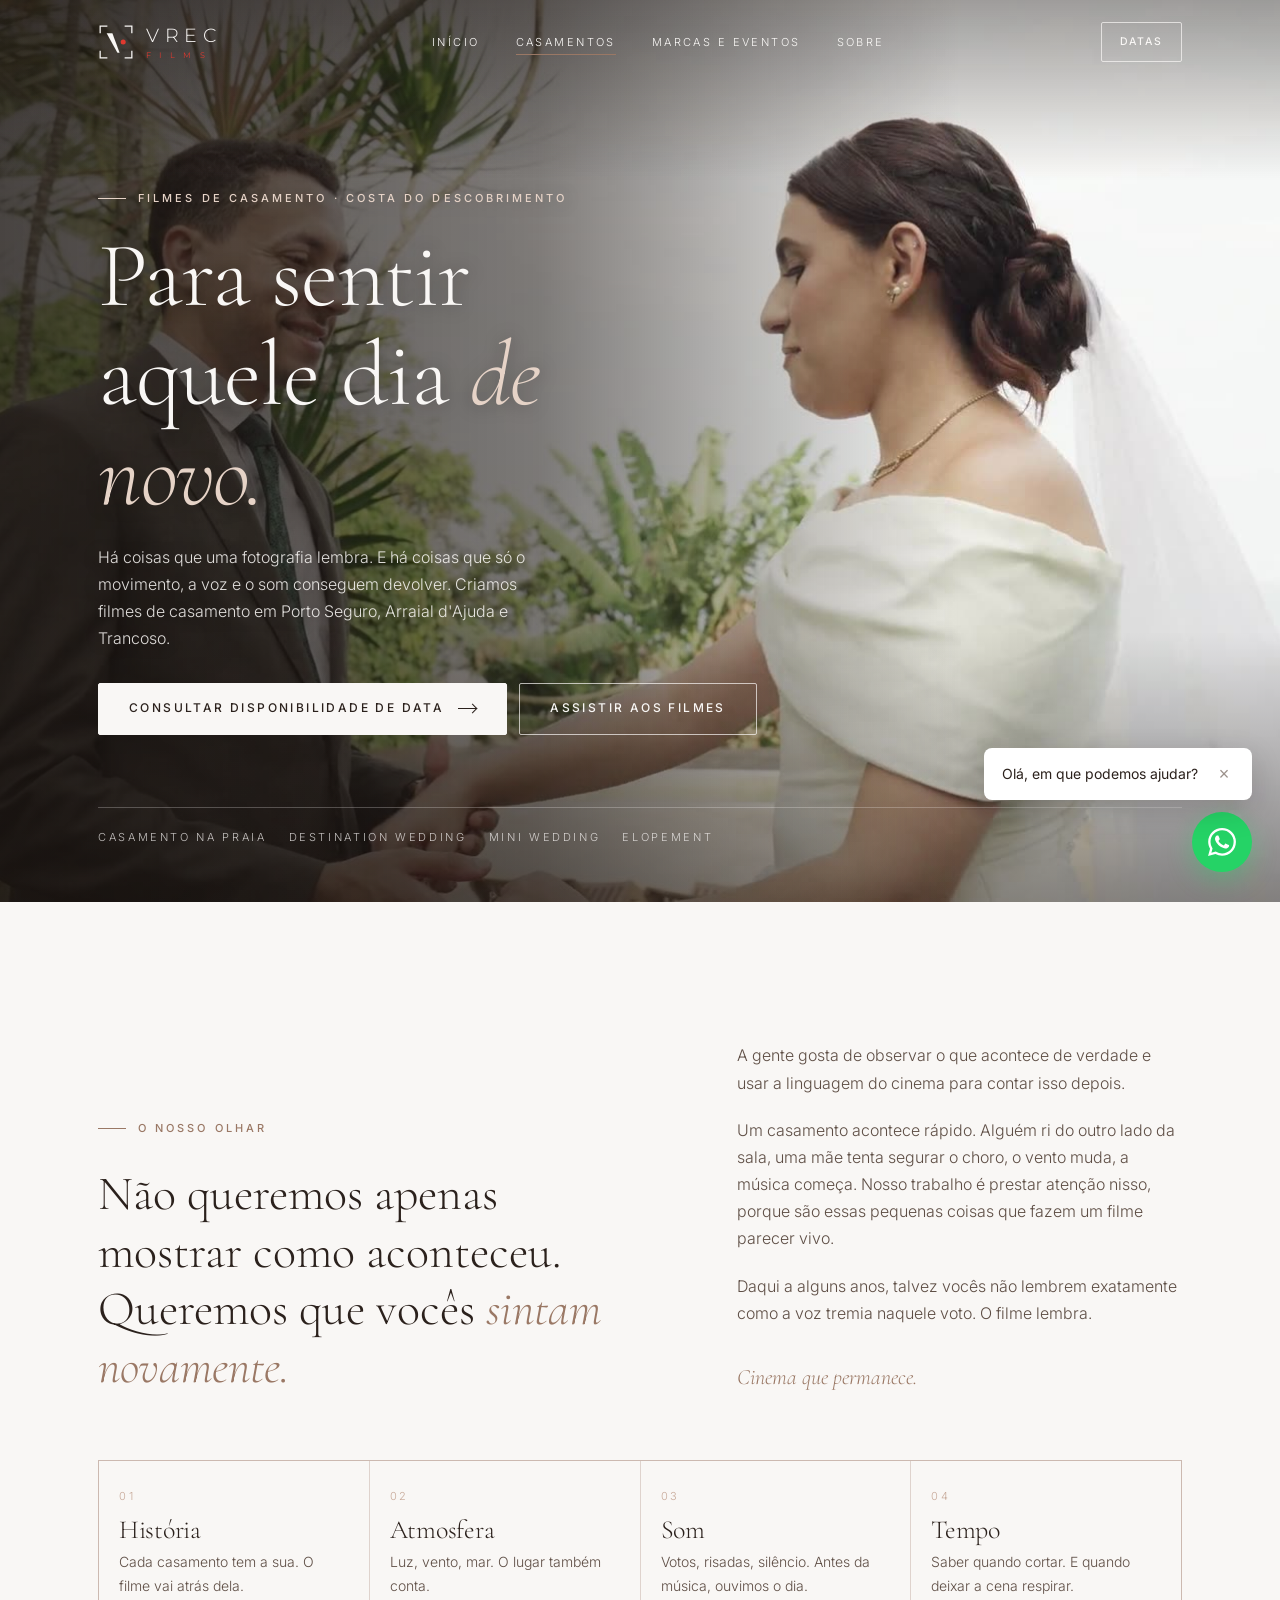
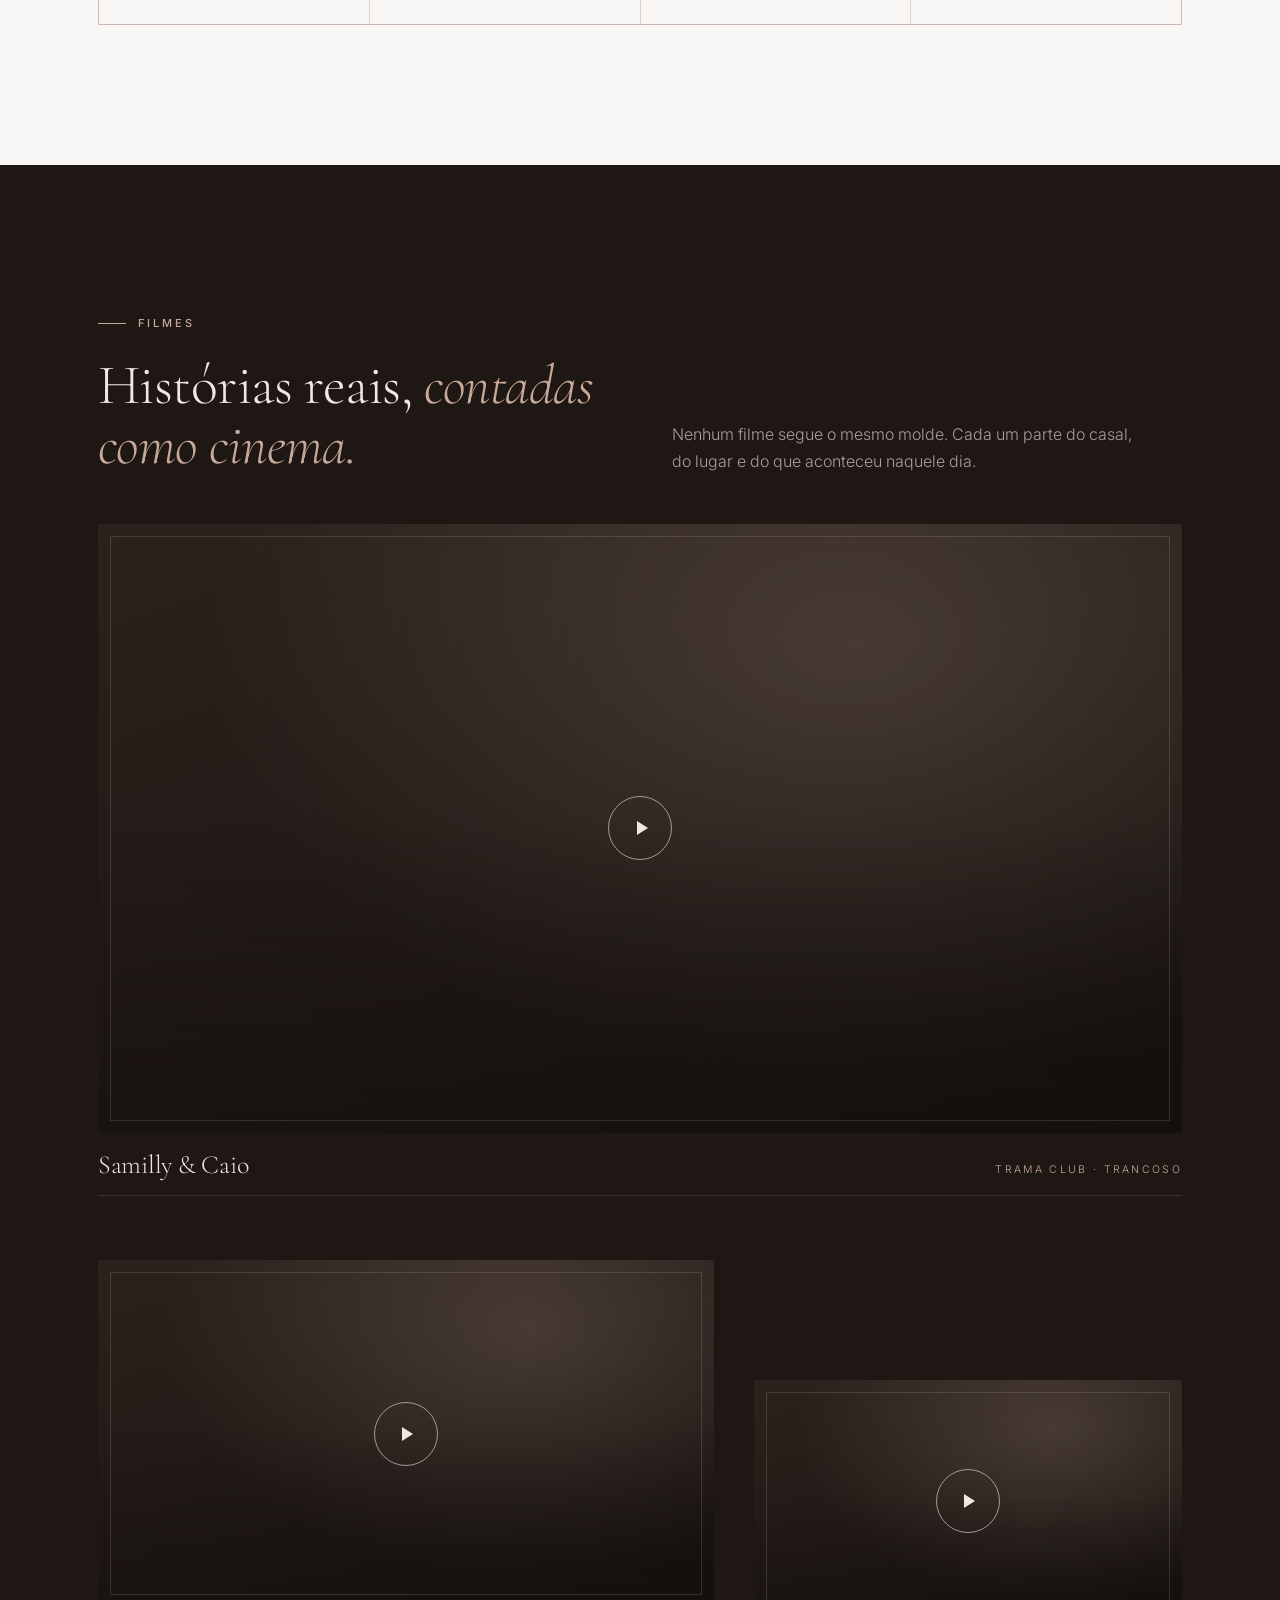
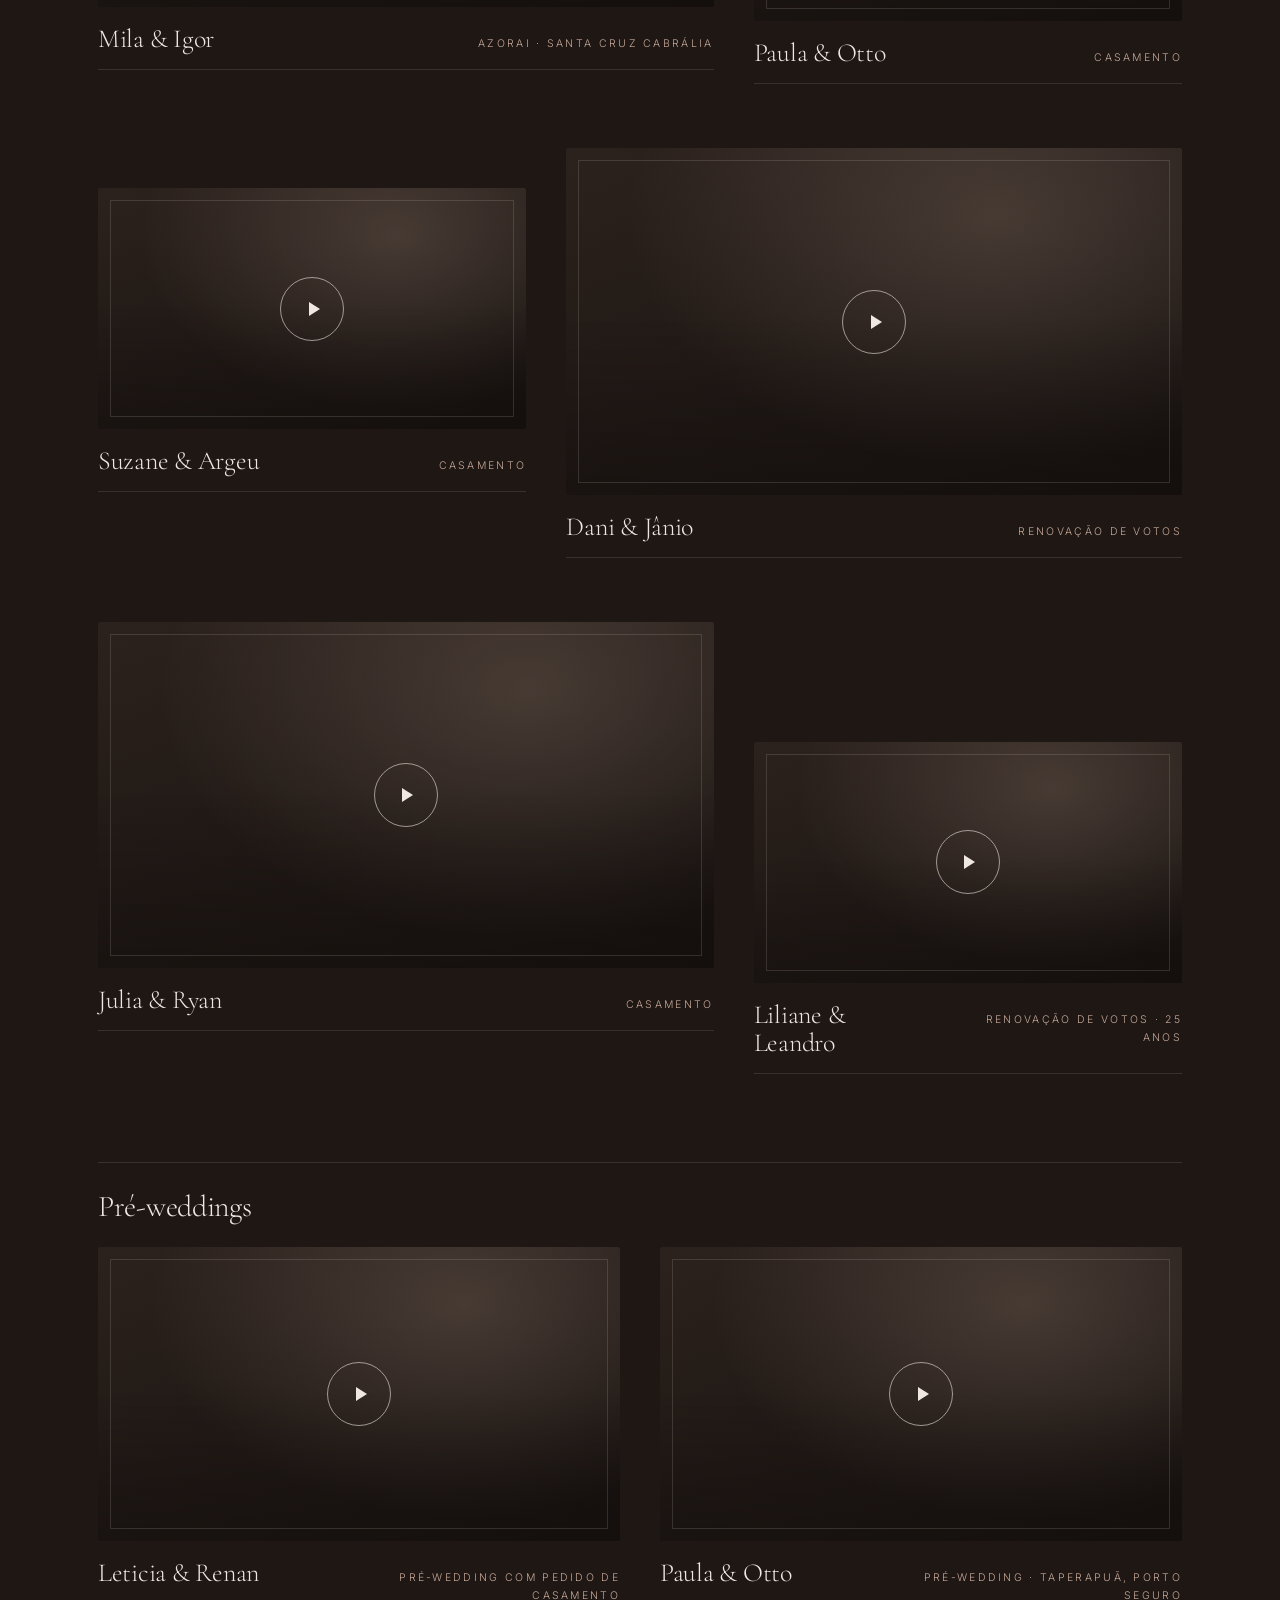
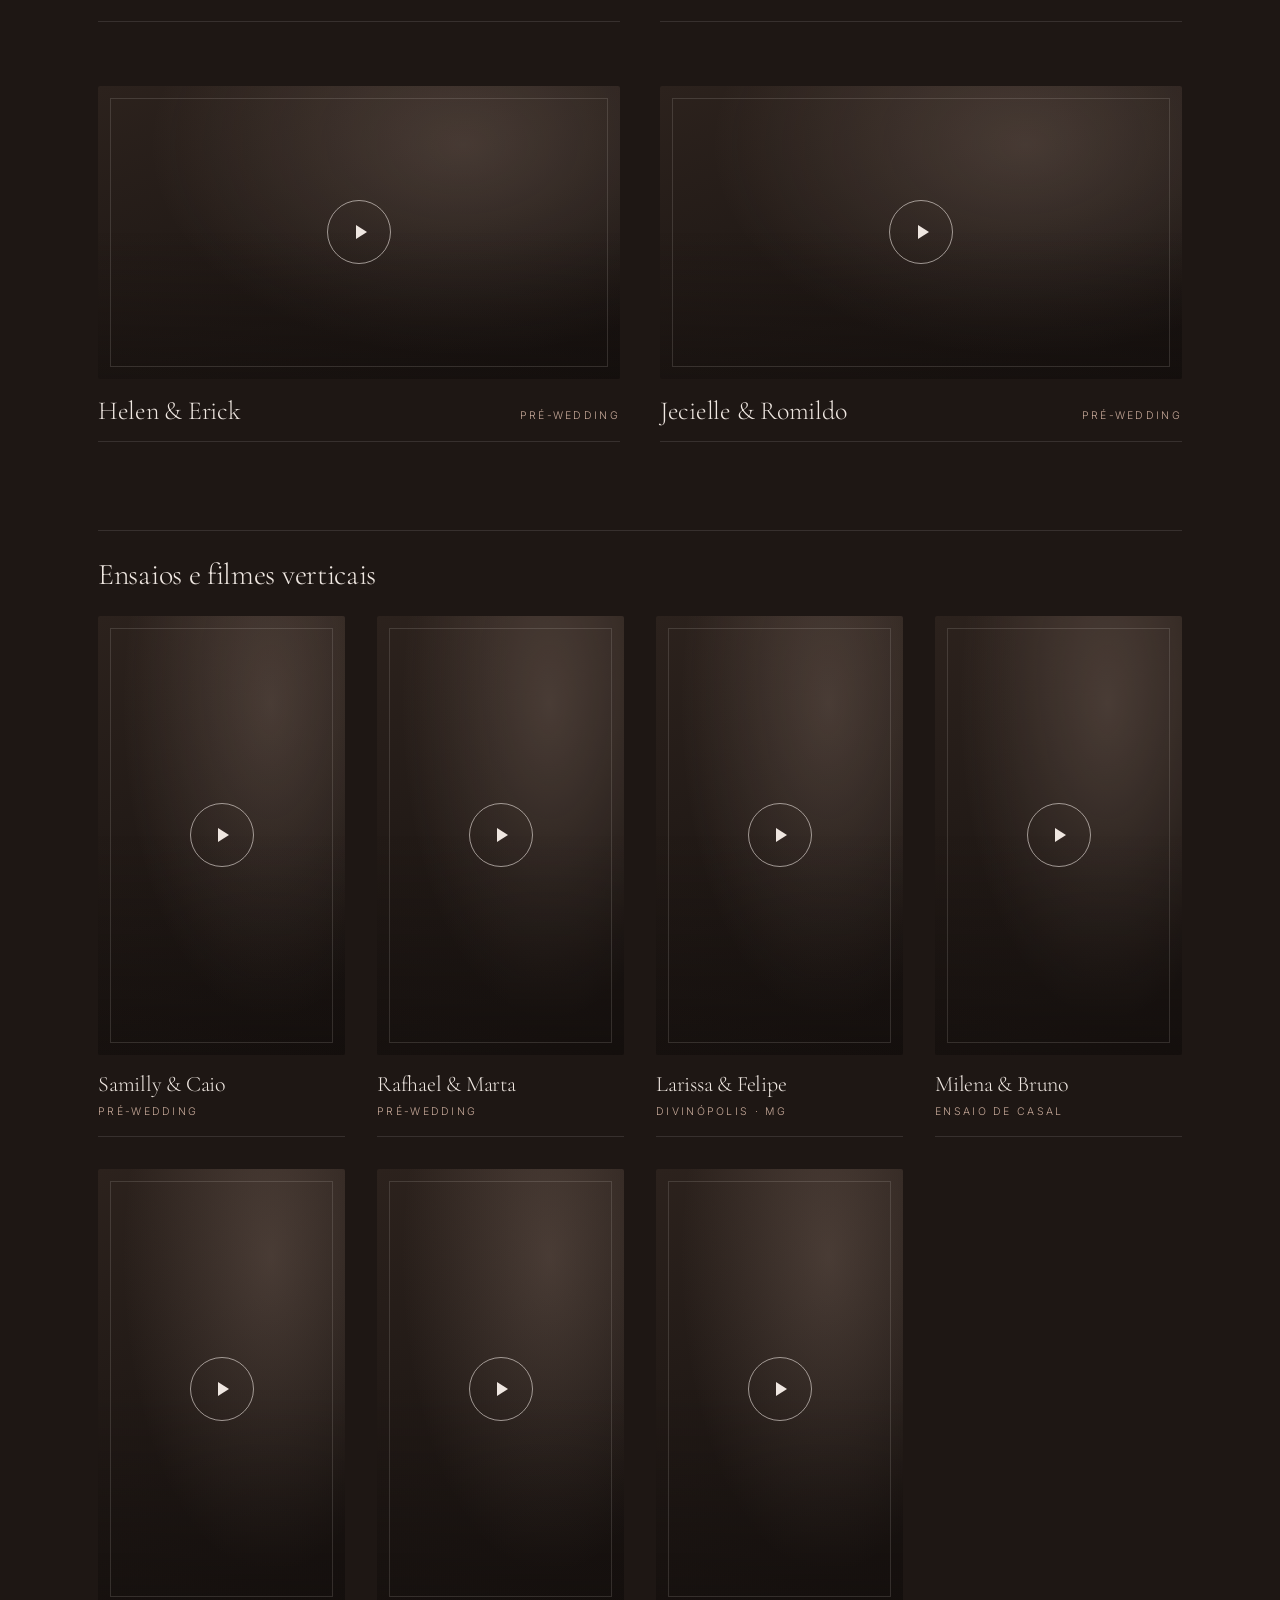
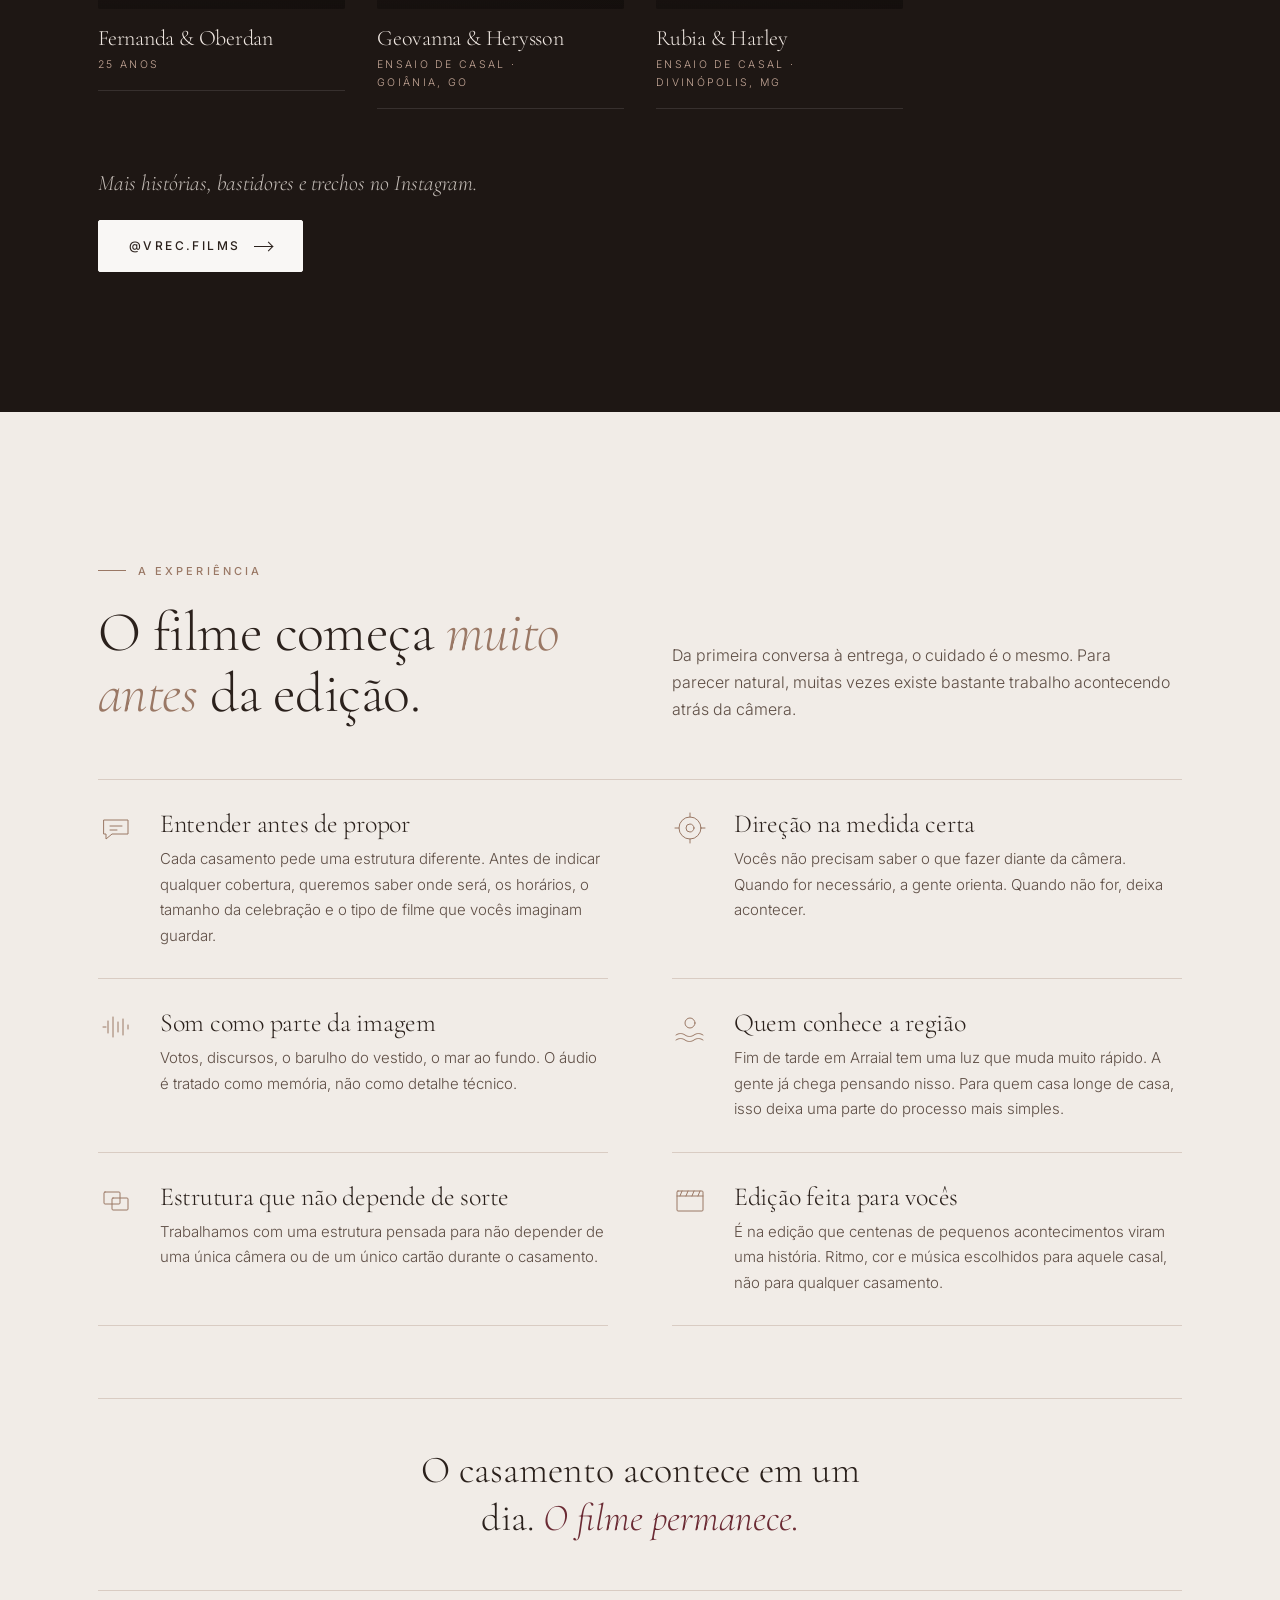
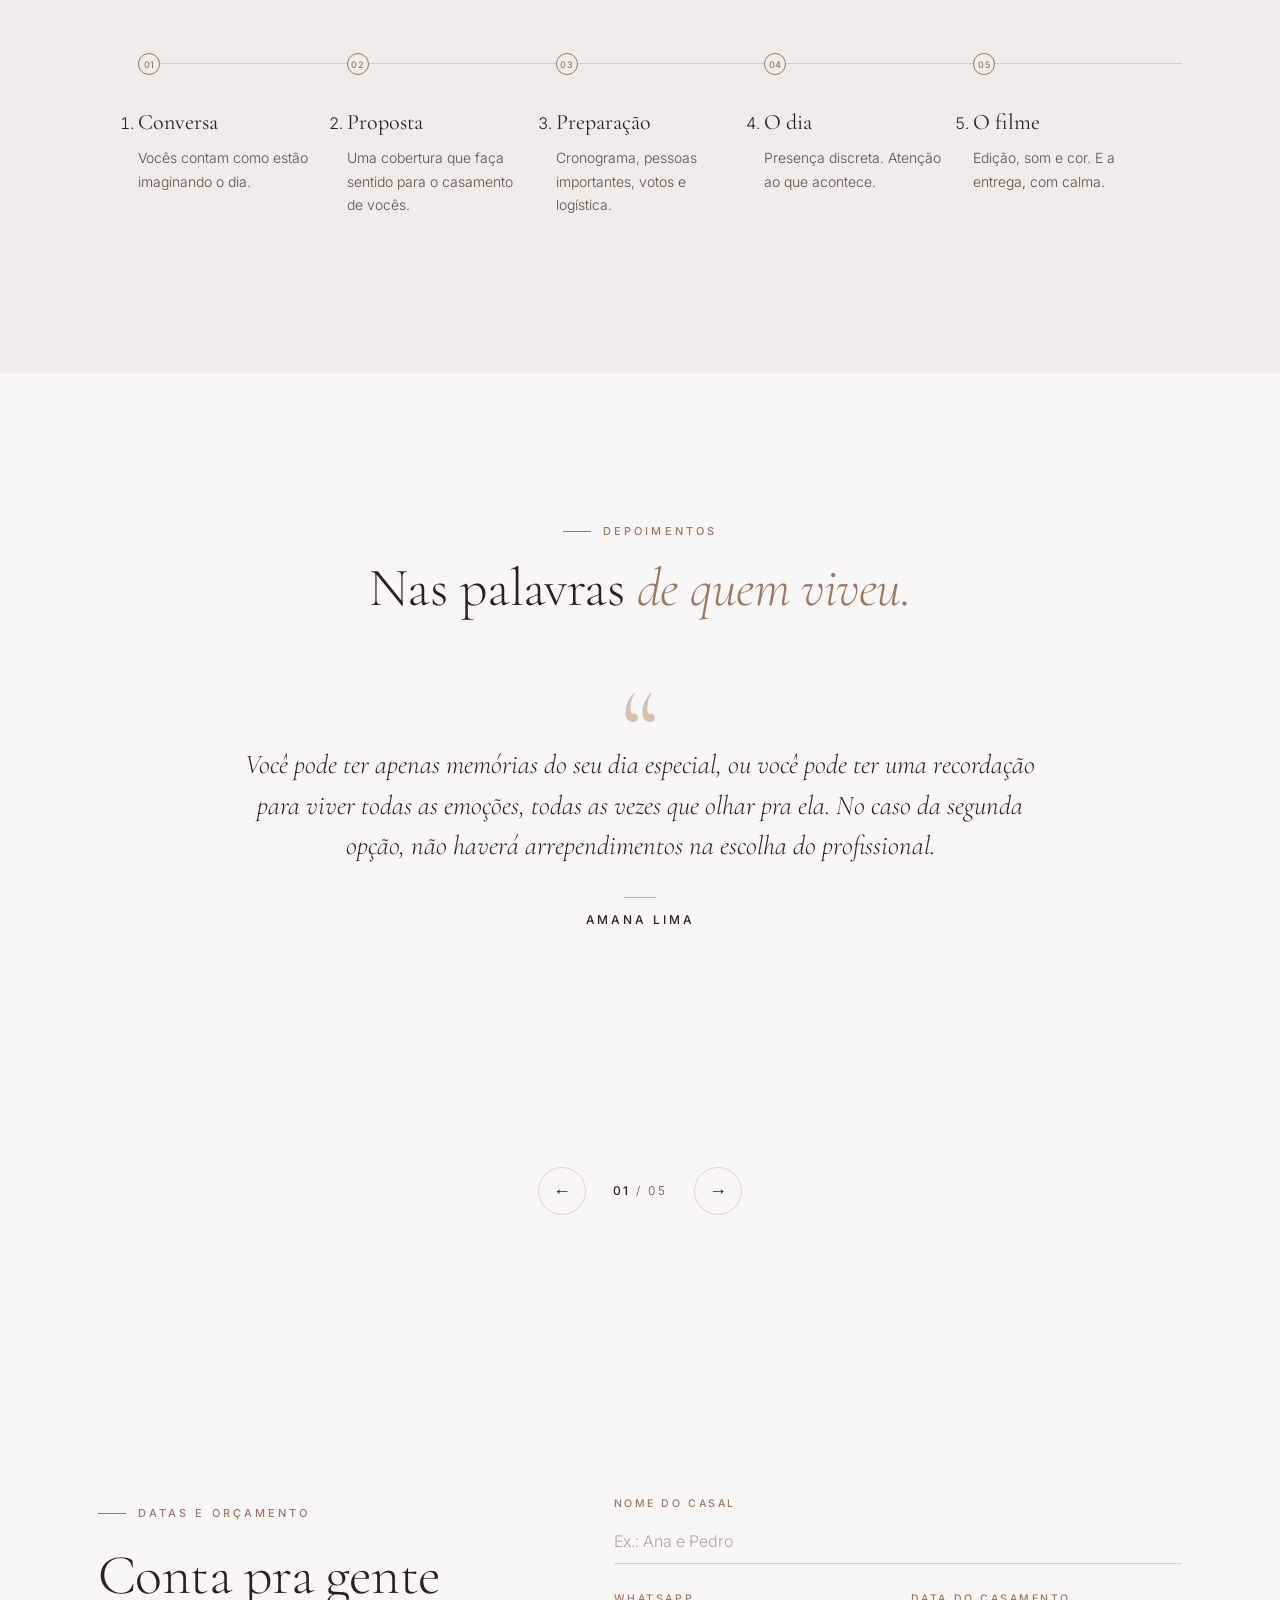
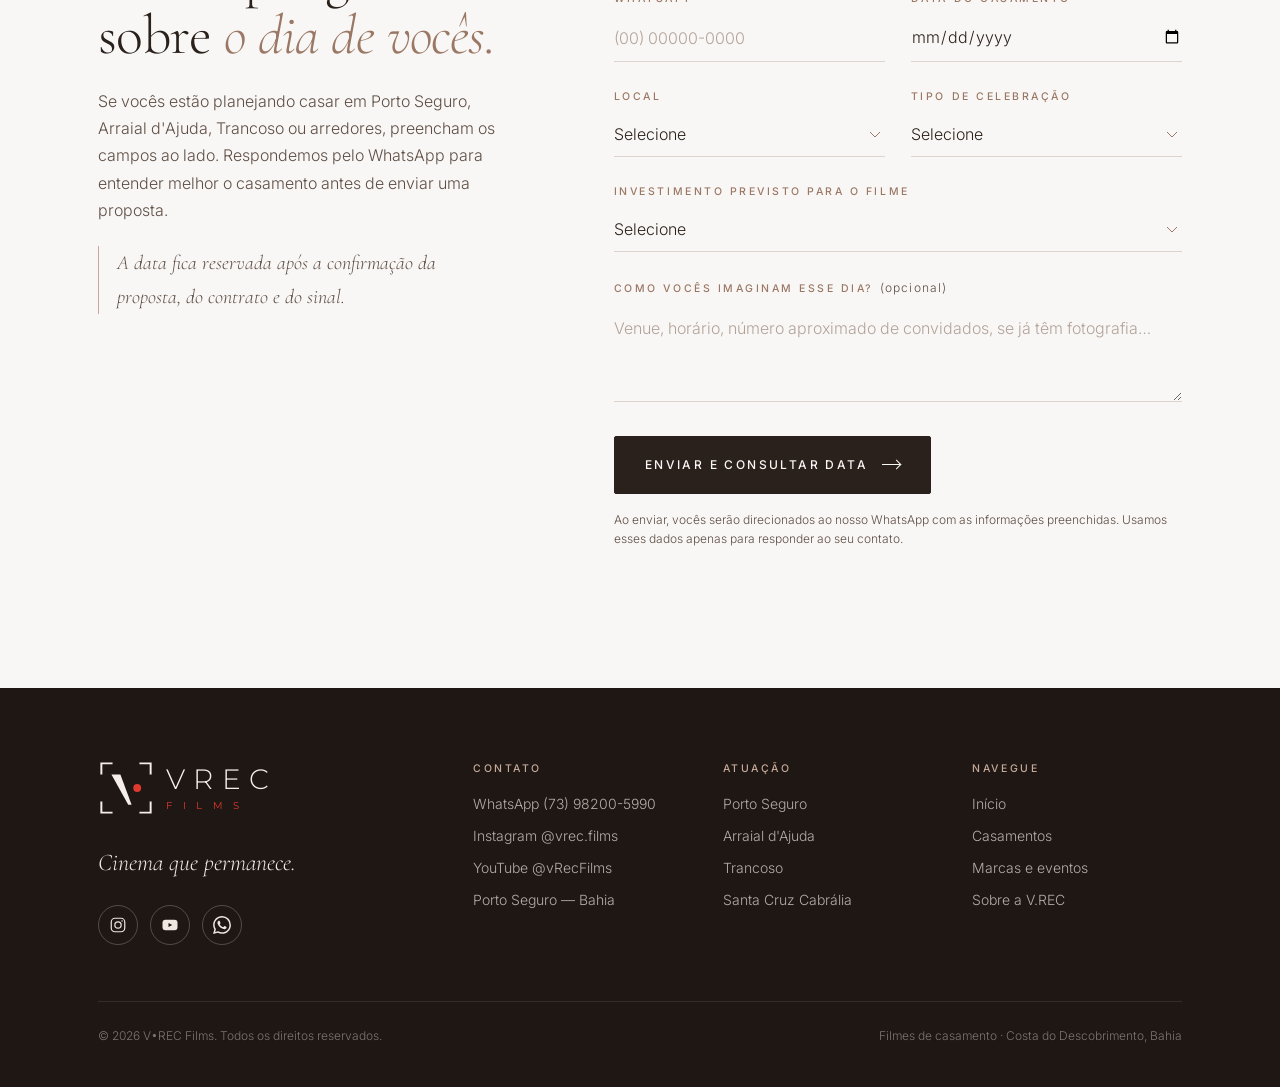
==== commit 6f642adb: "SEO: títulos, descrições, canonical e dados estruturados da empresa Co-Authored-By: Claude Opus 5.5 " ====
--- a/casamentos/index.html
+++ b/casamentos/index.html
@@ -12,10 +12,10 @@
 
 <meta charset="utf-8">
 <meta name="viewport" content="width=device-width, initial-scale=1">
-<title>Filmes de casamento — V•REC Films · Porto Seguro, Arraial d'Ajuda e Trancoso</title>
-<meta name="description" content="Filmes de casamento com olhar documental e linguagem de cinema. Casamentos na praia, destination weddings, mini weddings, elopements e pré-weddings na Costa do Descobrimento, Bahia.">
-<meta property="og:title" content="Filmes de casamento — V•REC Films · Porto Seguro, Arraial d'Ajuda e Trancoso">
-<meta property="og:description" content="Filmes de casamento com olhar documental e linguagem de cinema. Casamentos na praia, destination weddings, mini weddings, elopements e pré-weddings na Costa do Descobrimento, Bahia.">
+<title>Filme de casamento em Porto Seguro e Trancoso | V.REC Films</title>
+<meta name="description" content="Videomaker de casamento em Porto Seguro, Arraial d'Ajuda e Trancoso. Filmes de casamento na praia, destination weddings, mini weddings e elopements.">
+<meta property="og:title" content="Filme de casamento em Porto Seguro e Trancoso | V.REC Films">
+<meta property="og:description" content="Videomaker de casamento em Porto Seguro, Arraial d'Ajuda e Trancoso. Filmes de casamento na praia, destination weddings, mini weddings e elopements.">
 <meta property="og:type" content="website">
 <meta property="og:site_name" content="V•REC Films">
 <meta property="og:locale" content="pt_BR">
@@ -26,6 +26,8 @@
 <meta property="og:image:alt" content="V•REC Films">
 <meta name="twitter:card" content="summary_large_image">
 <meta name="twitter:image" content="https://vrecfilms.com.br/vrec-og.jpg">
+<link rel="canonical" href="https://vrecfilms.com.br/casamentos/">
+<meta property="og:url" content="https://vrecfilms.com.br/casamentos/">
 <meta name="theme-color" content="#F9F7F5">
 <meta name="referrer" content="strict-origin-when-cross-origin">
 <link rel="preconnect" href="https://fonts.googleapis.com">
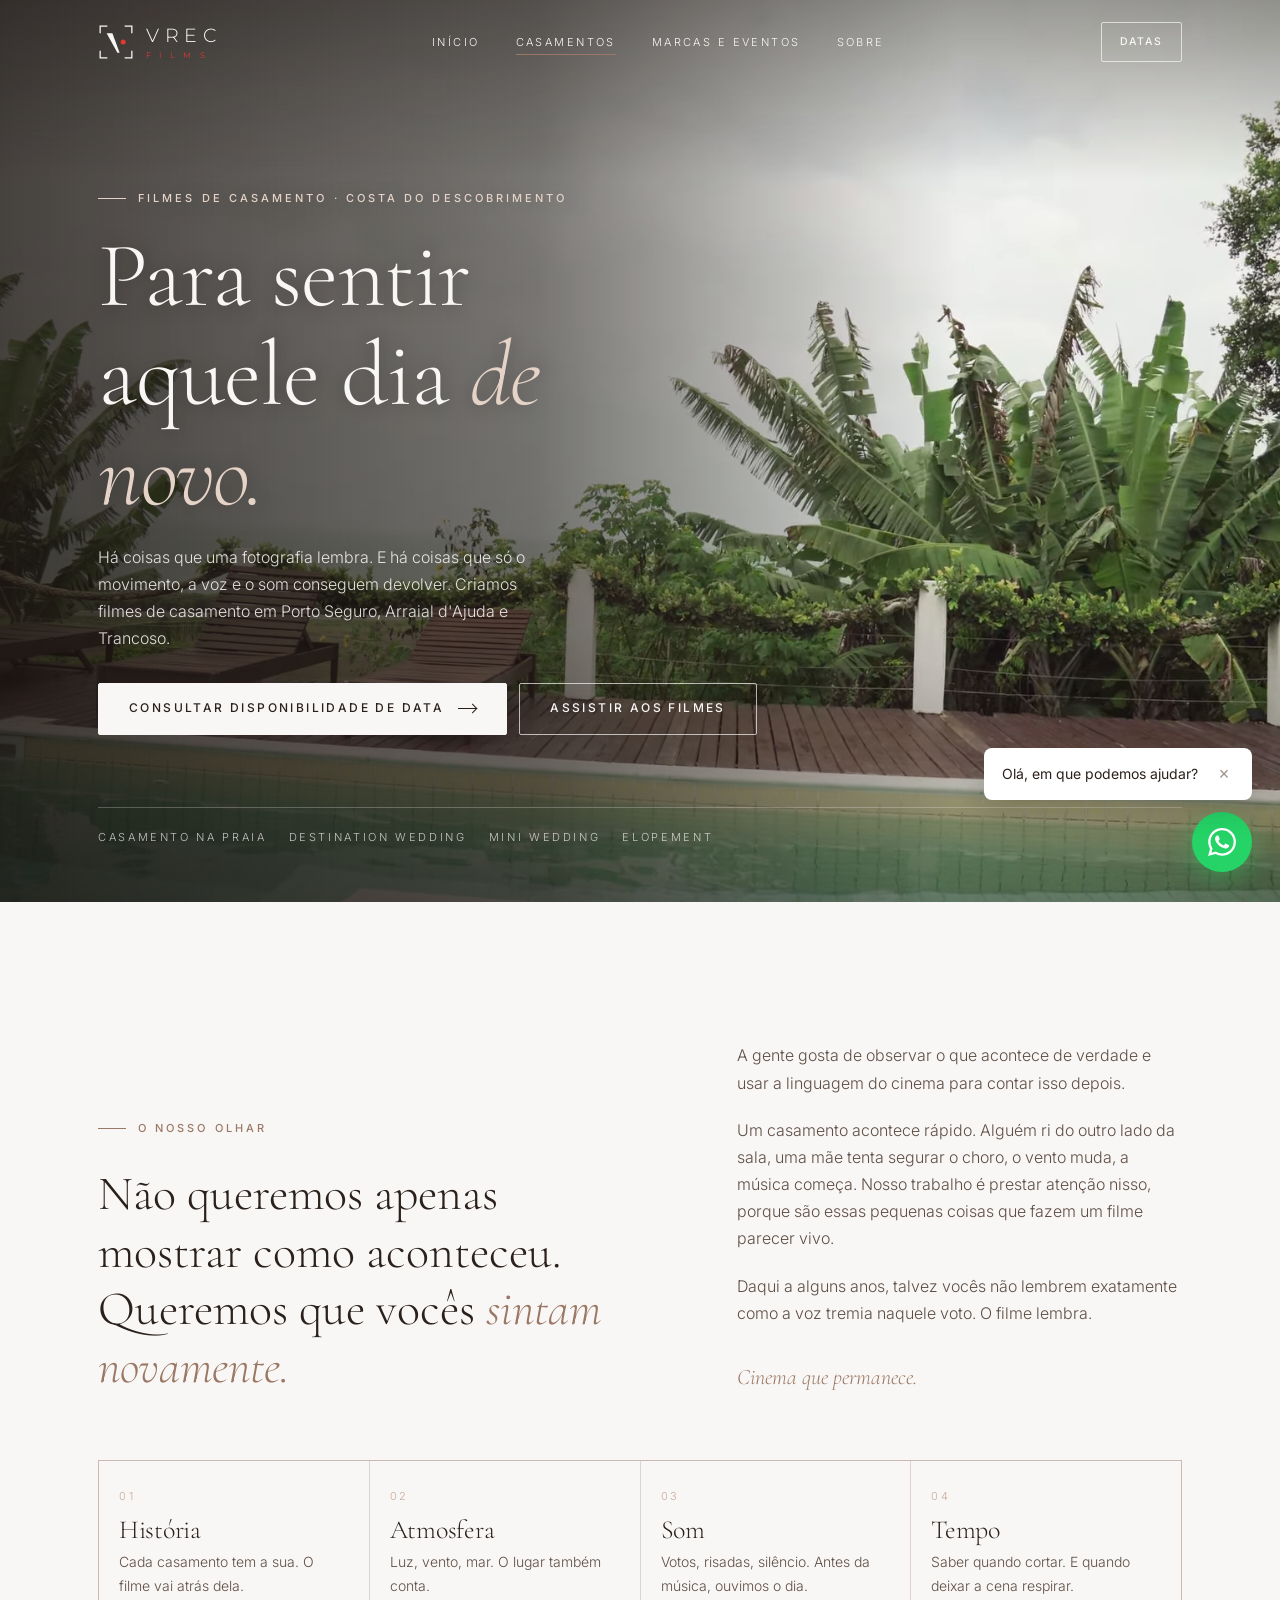
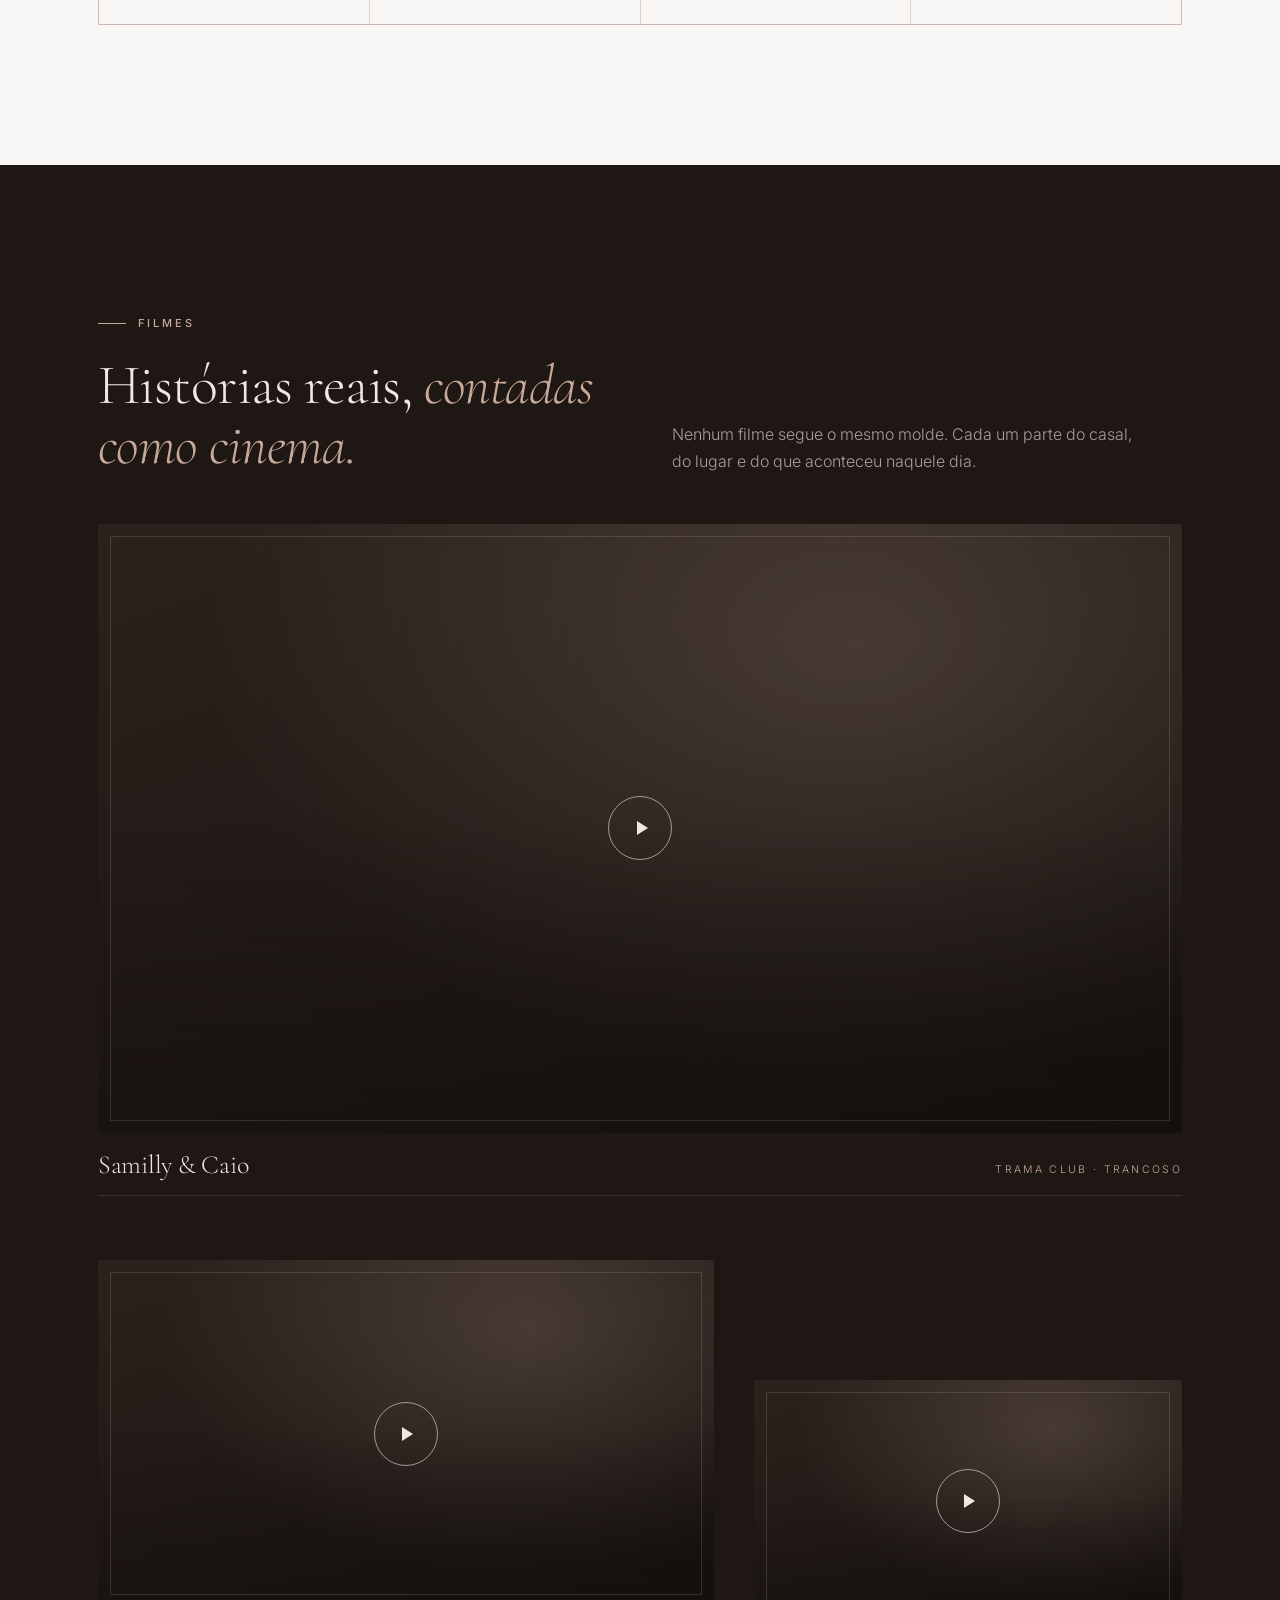
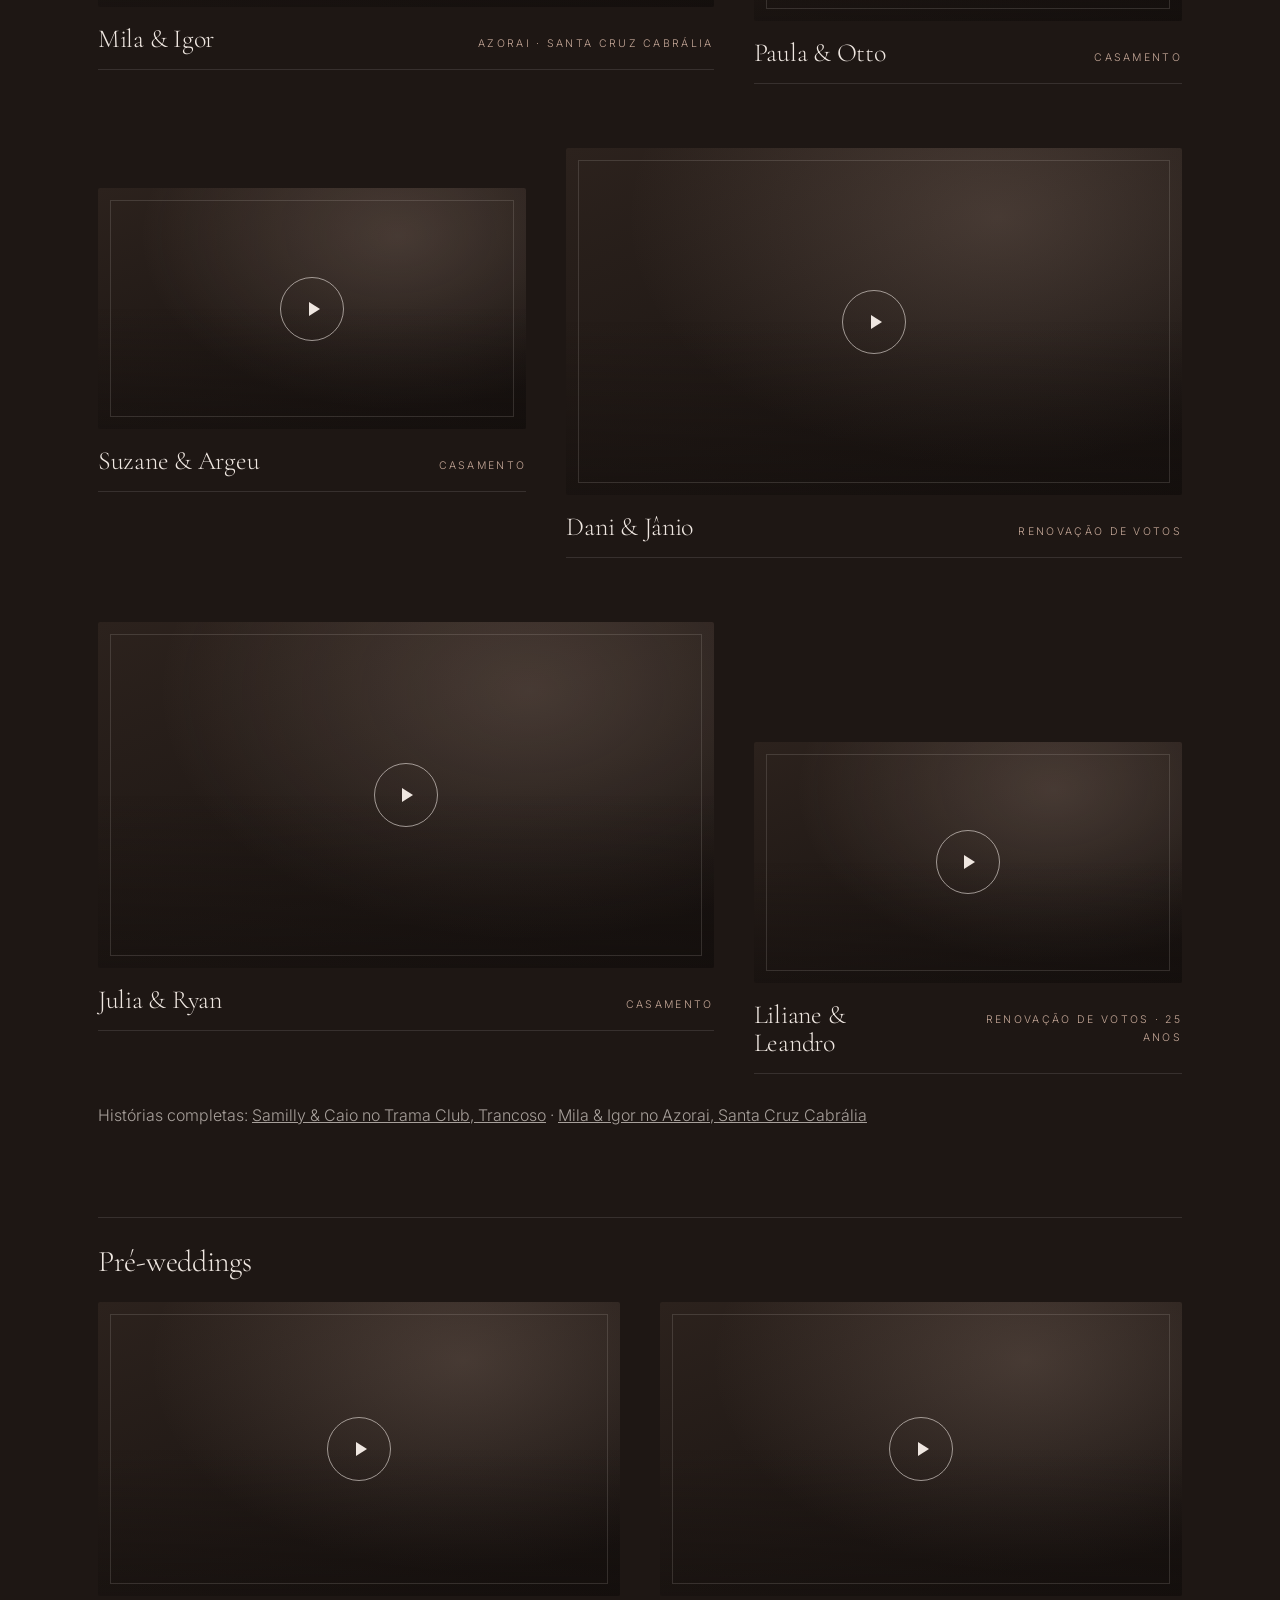
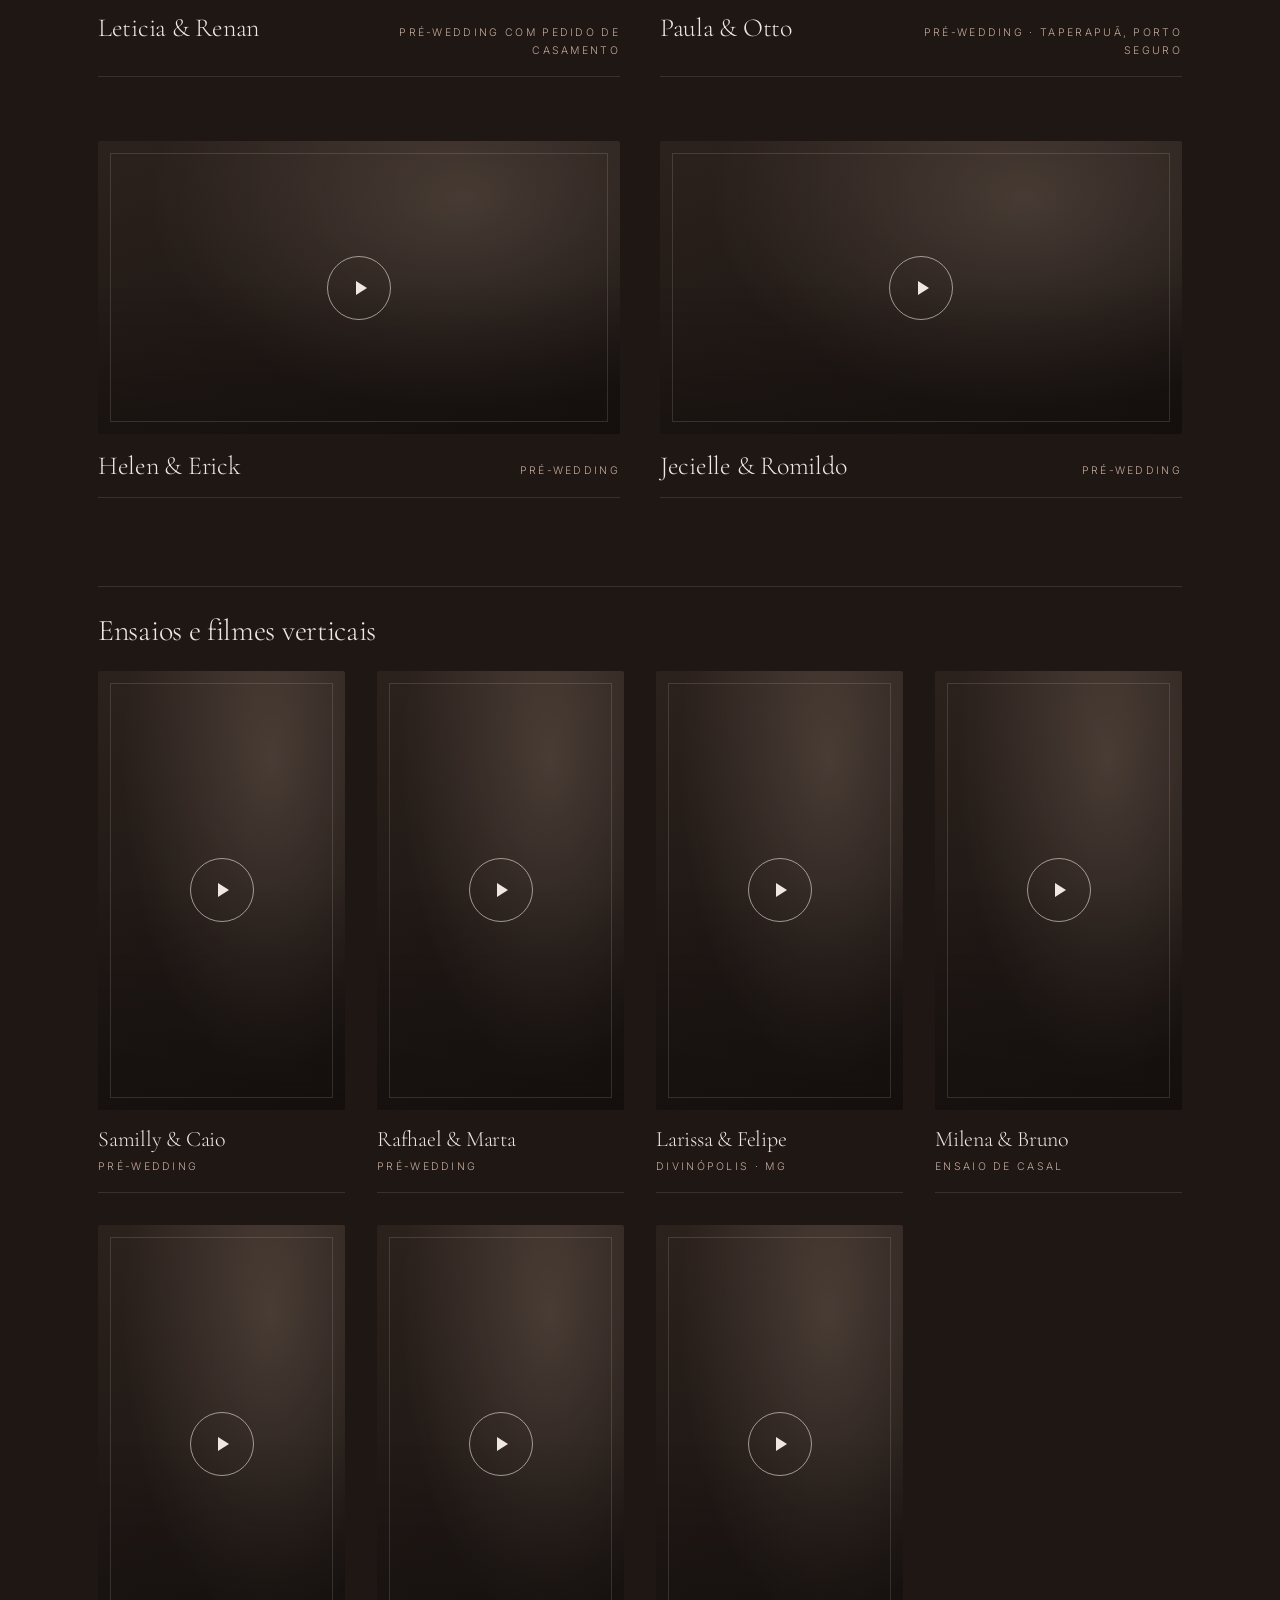
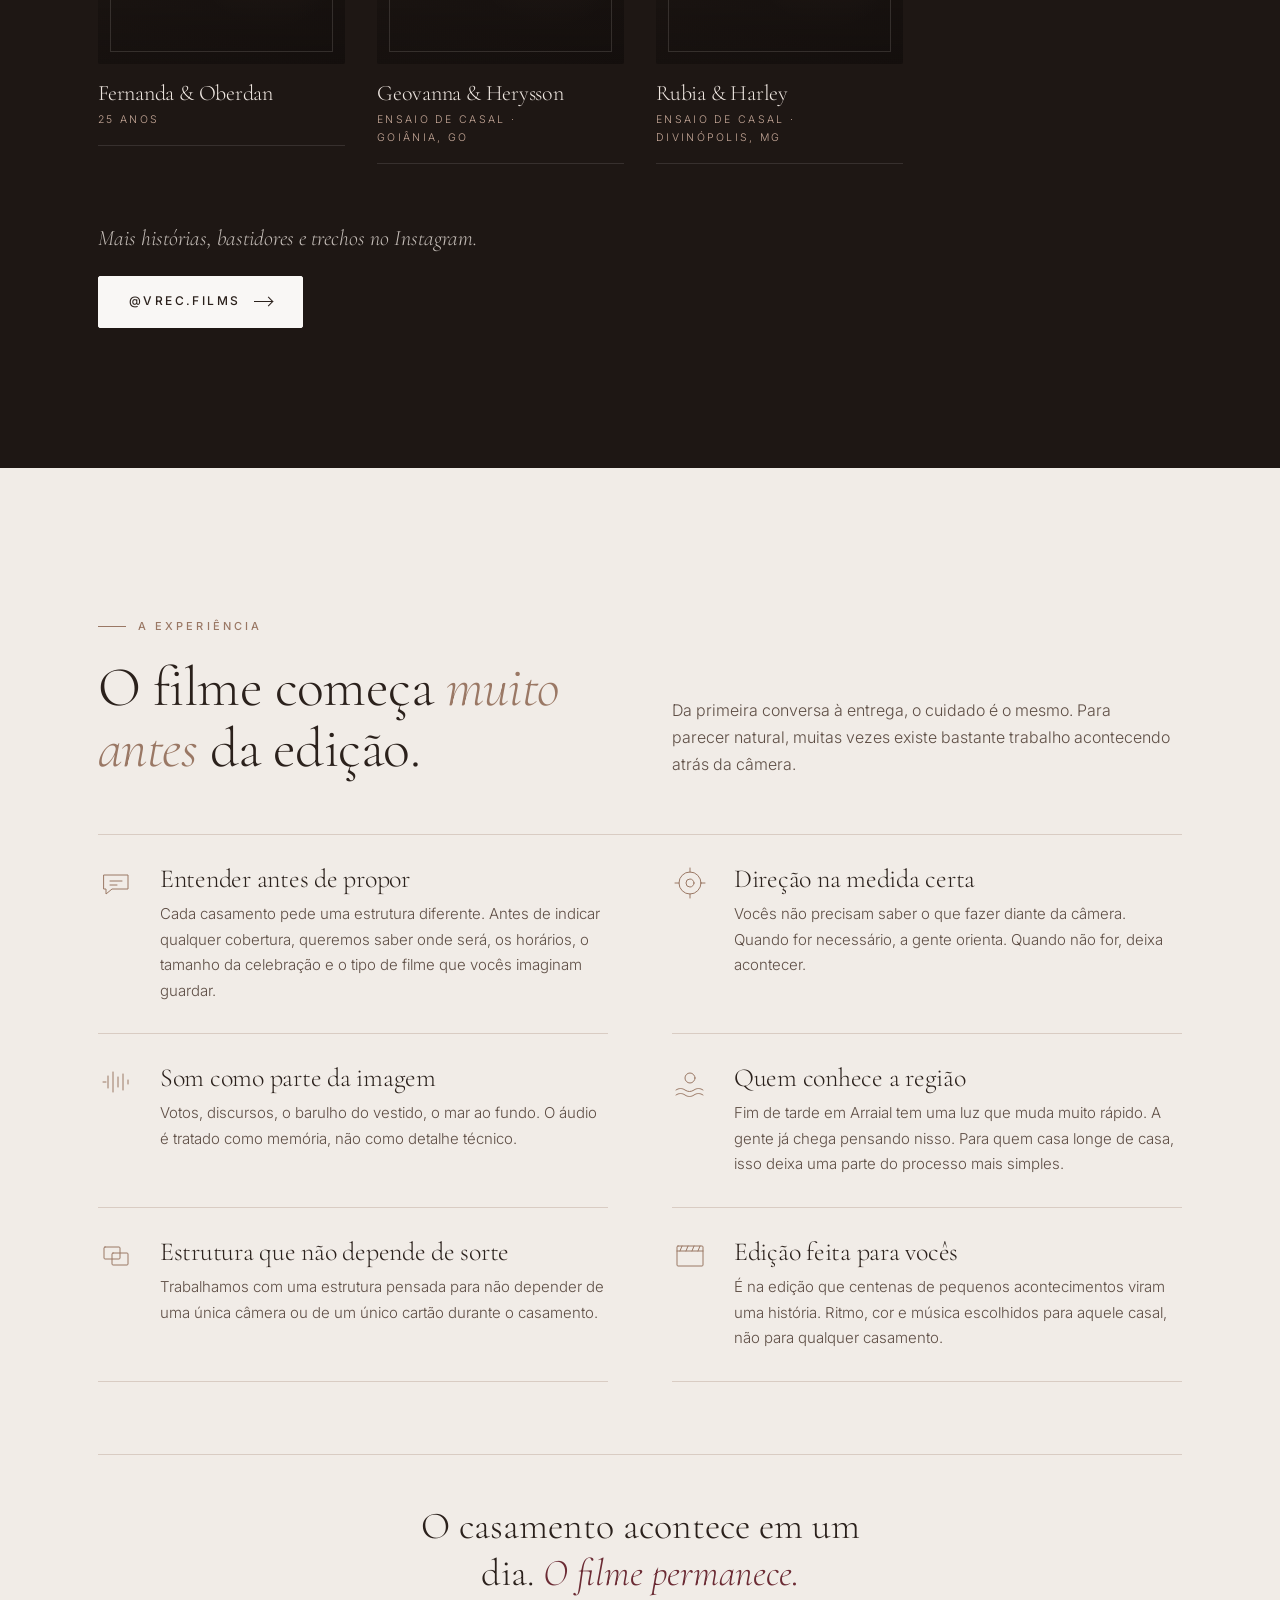
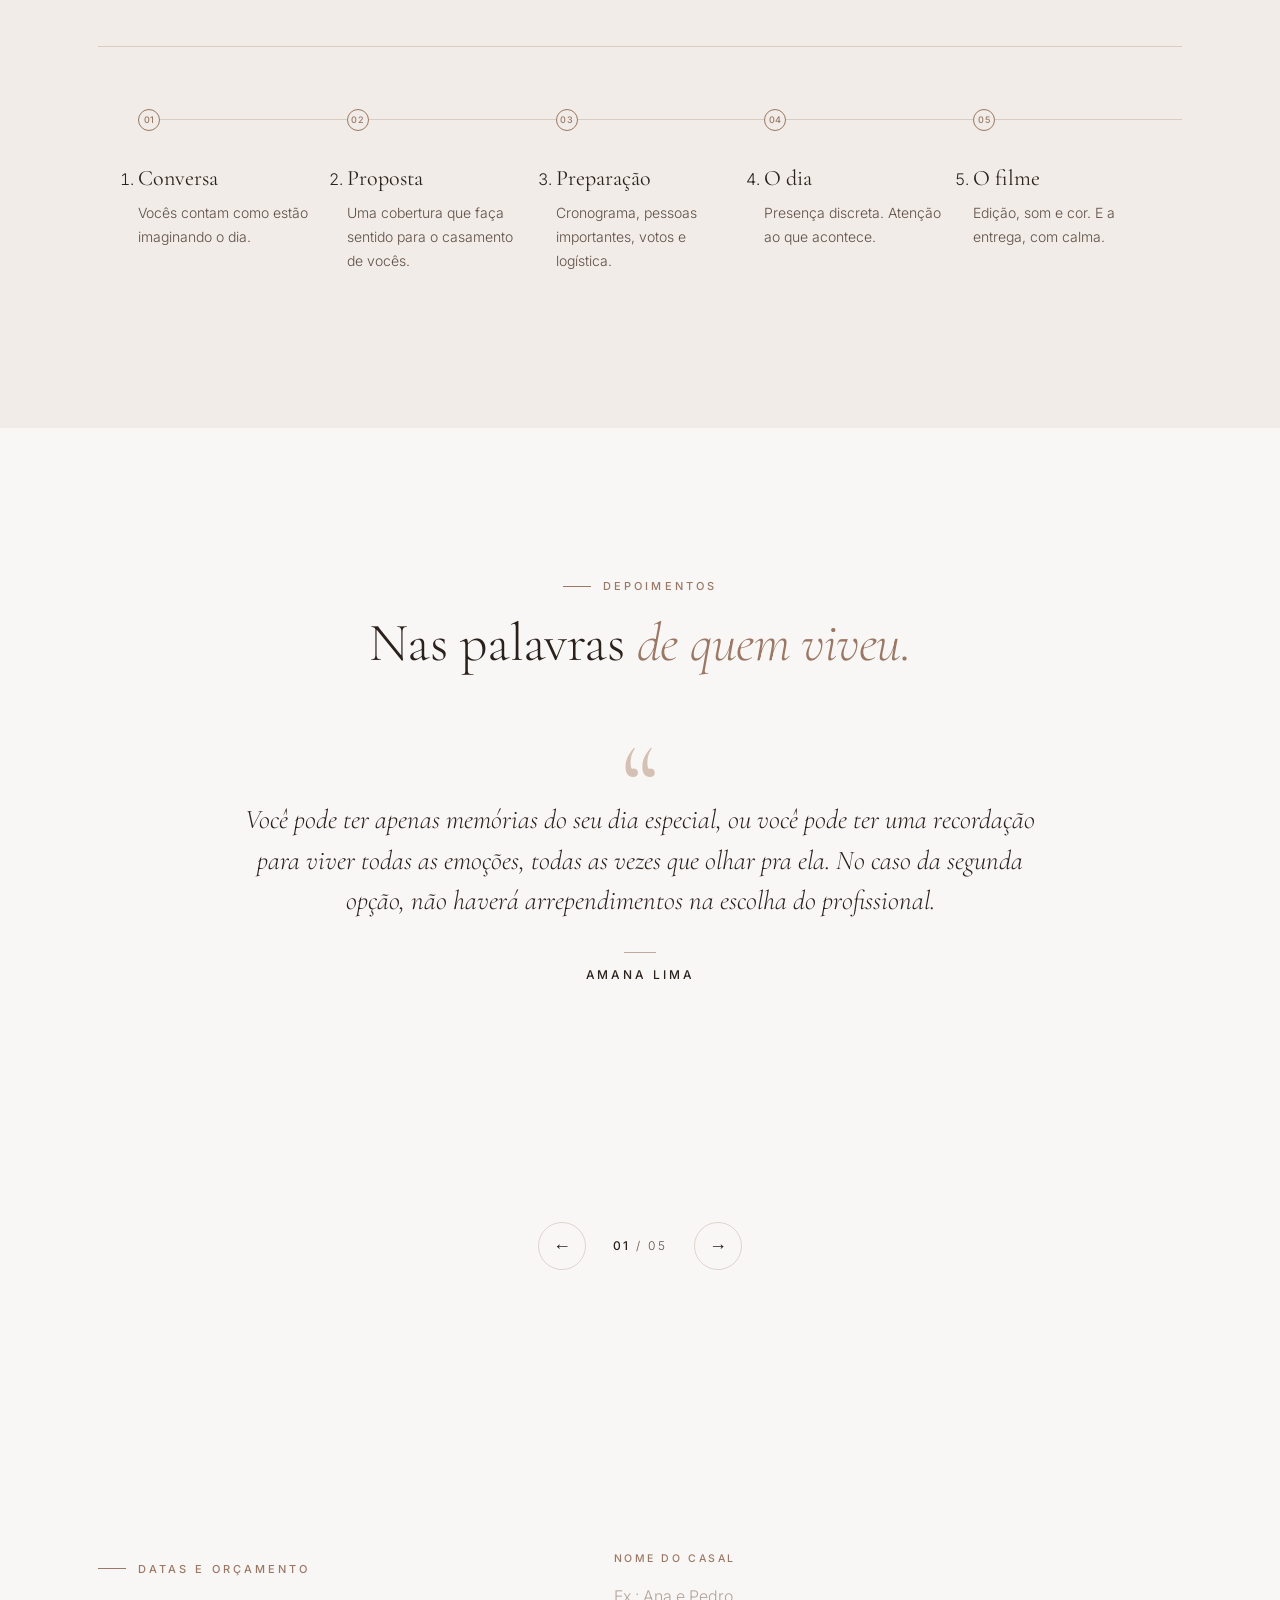
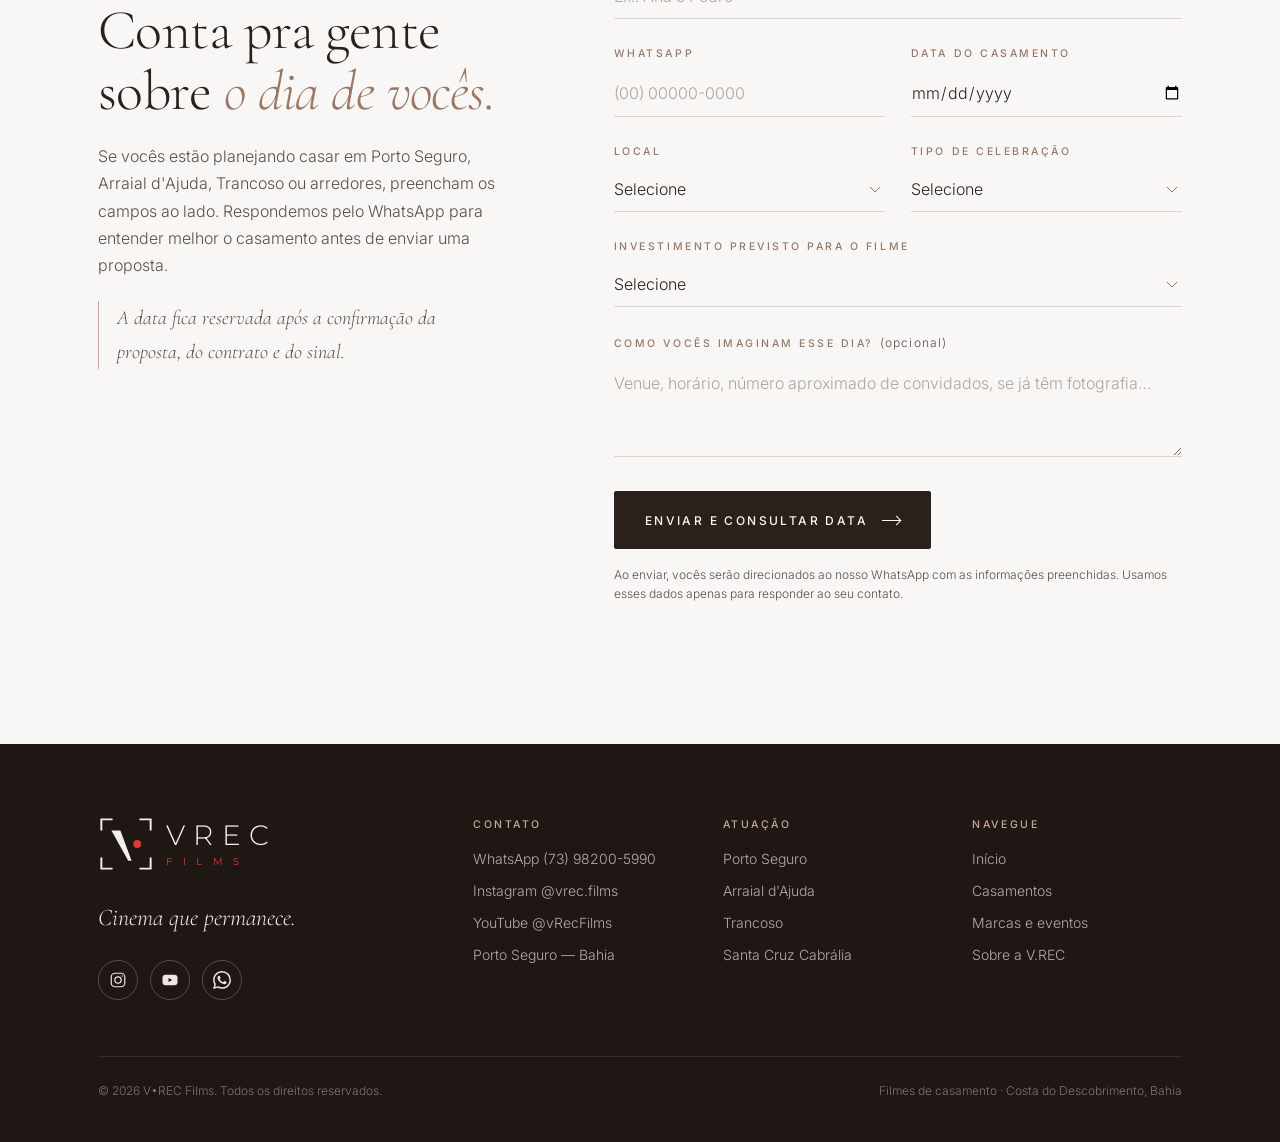
==== commit 9c1ee7de: "Páginas próprias para os filmes de Samilly & Caio e Mila & Igor Co-Authored-By: Claude Opus 5.5 <nor" ====
--- a/casamentos/index.html
+++ b/casamentos/index.html
@@ -189,6 +189,8 @@
       </article>
     </div>
 
+    <p class="reveal" style="margin-top:28px;color:rgba(239,231,225,.66)">Histórias completas: <a href="samilly-e-caio-trama-club-trancoso/" style="color:inherit;text-decoration:underline">Samilly &amp; Caio no Trama Club, Trancoso</a> · <a href="mila-e-igor-azorai-santa-cruz-cabralia/" style="color:inherit;text-decoration:underline">Mila &amp; Igor no Azorai, Santa Cruz Cabrália</a></p>
+
     <div class="shorts-head reveal">
       <h3>Pré-weddings</h3>
     </div>
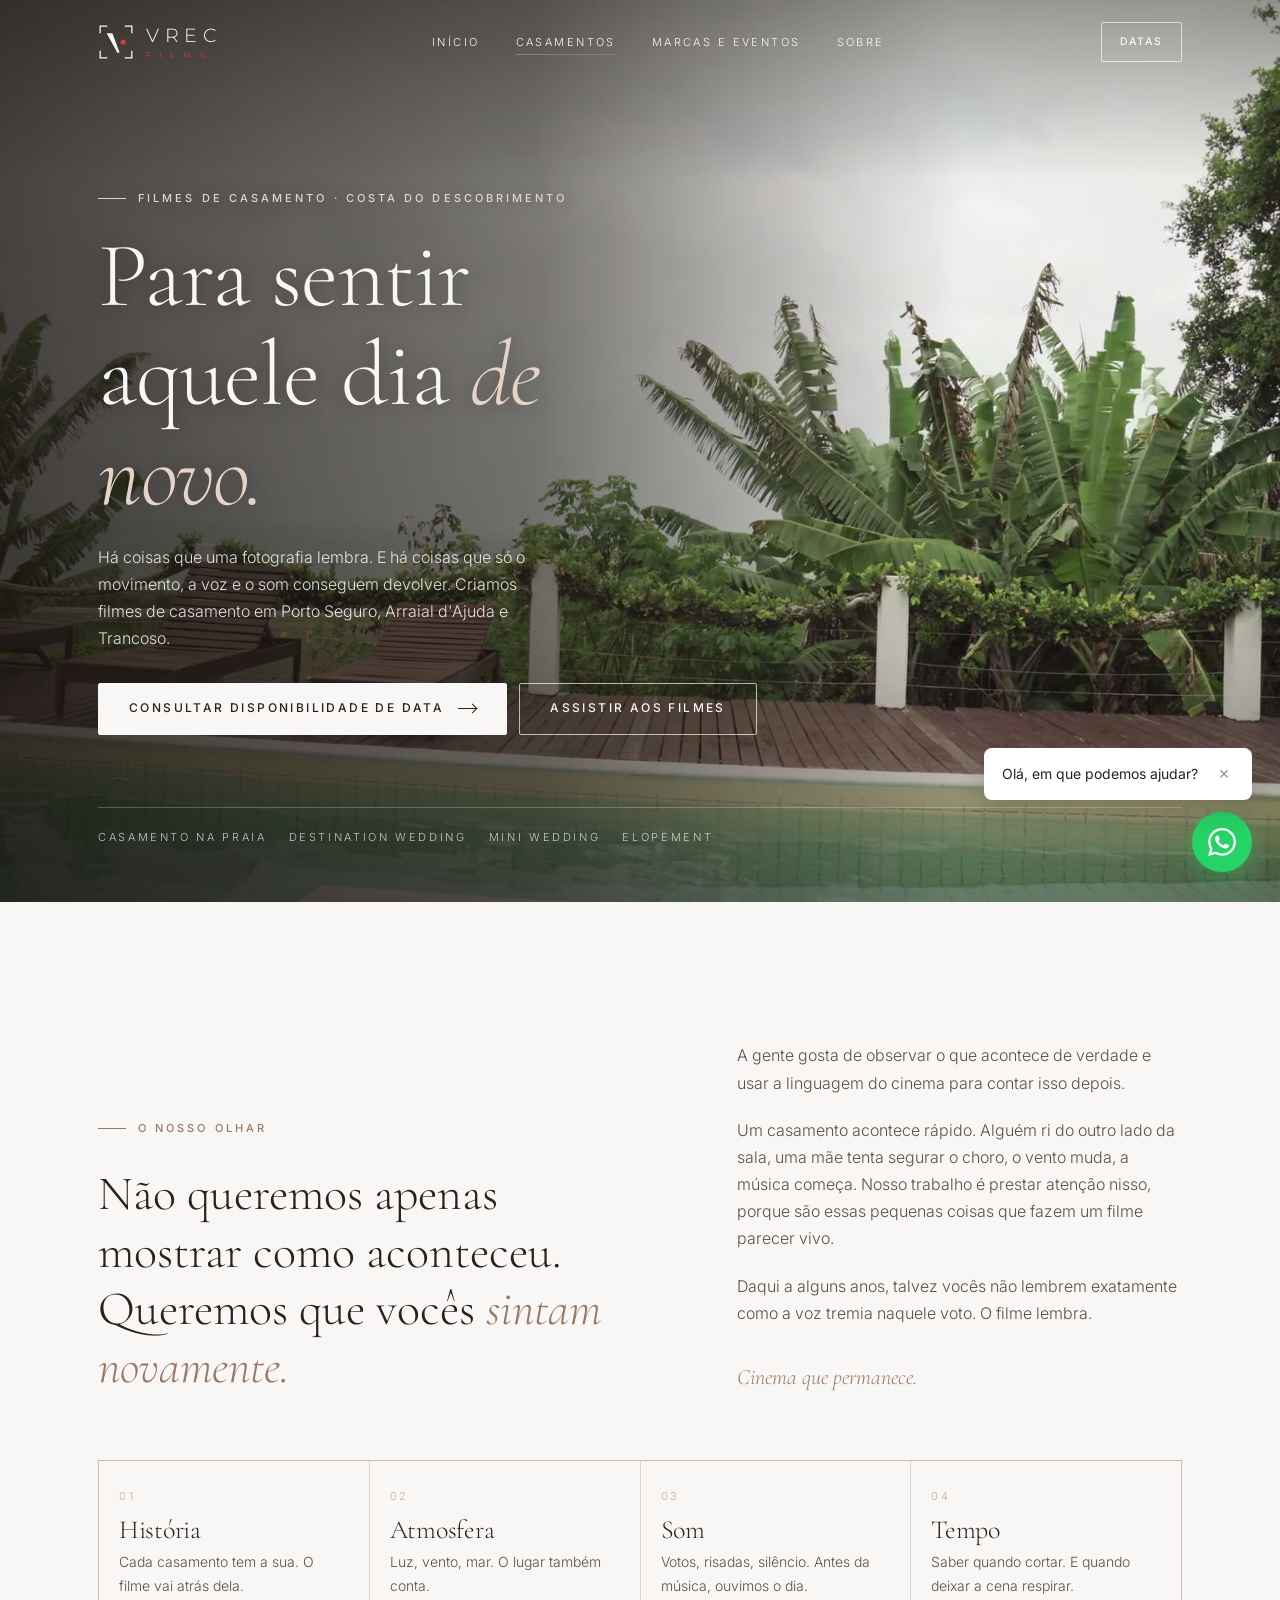
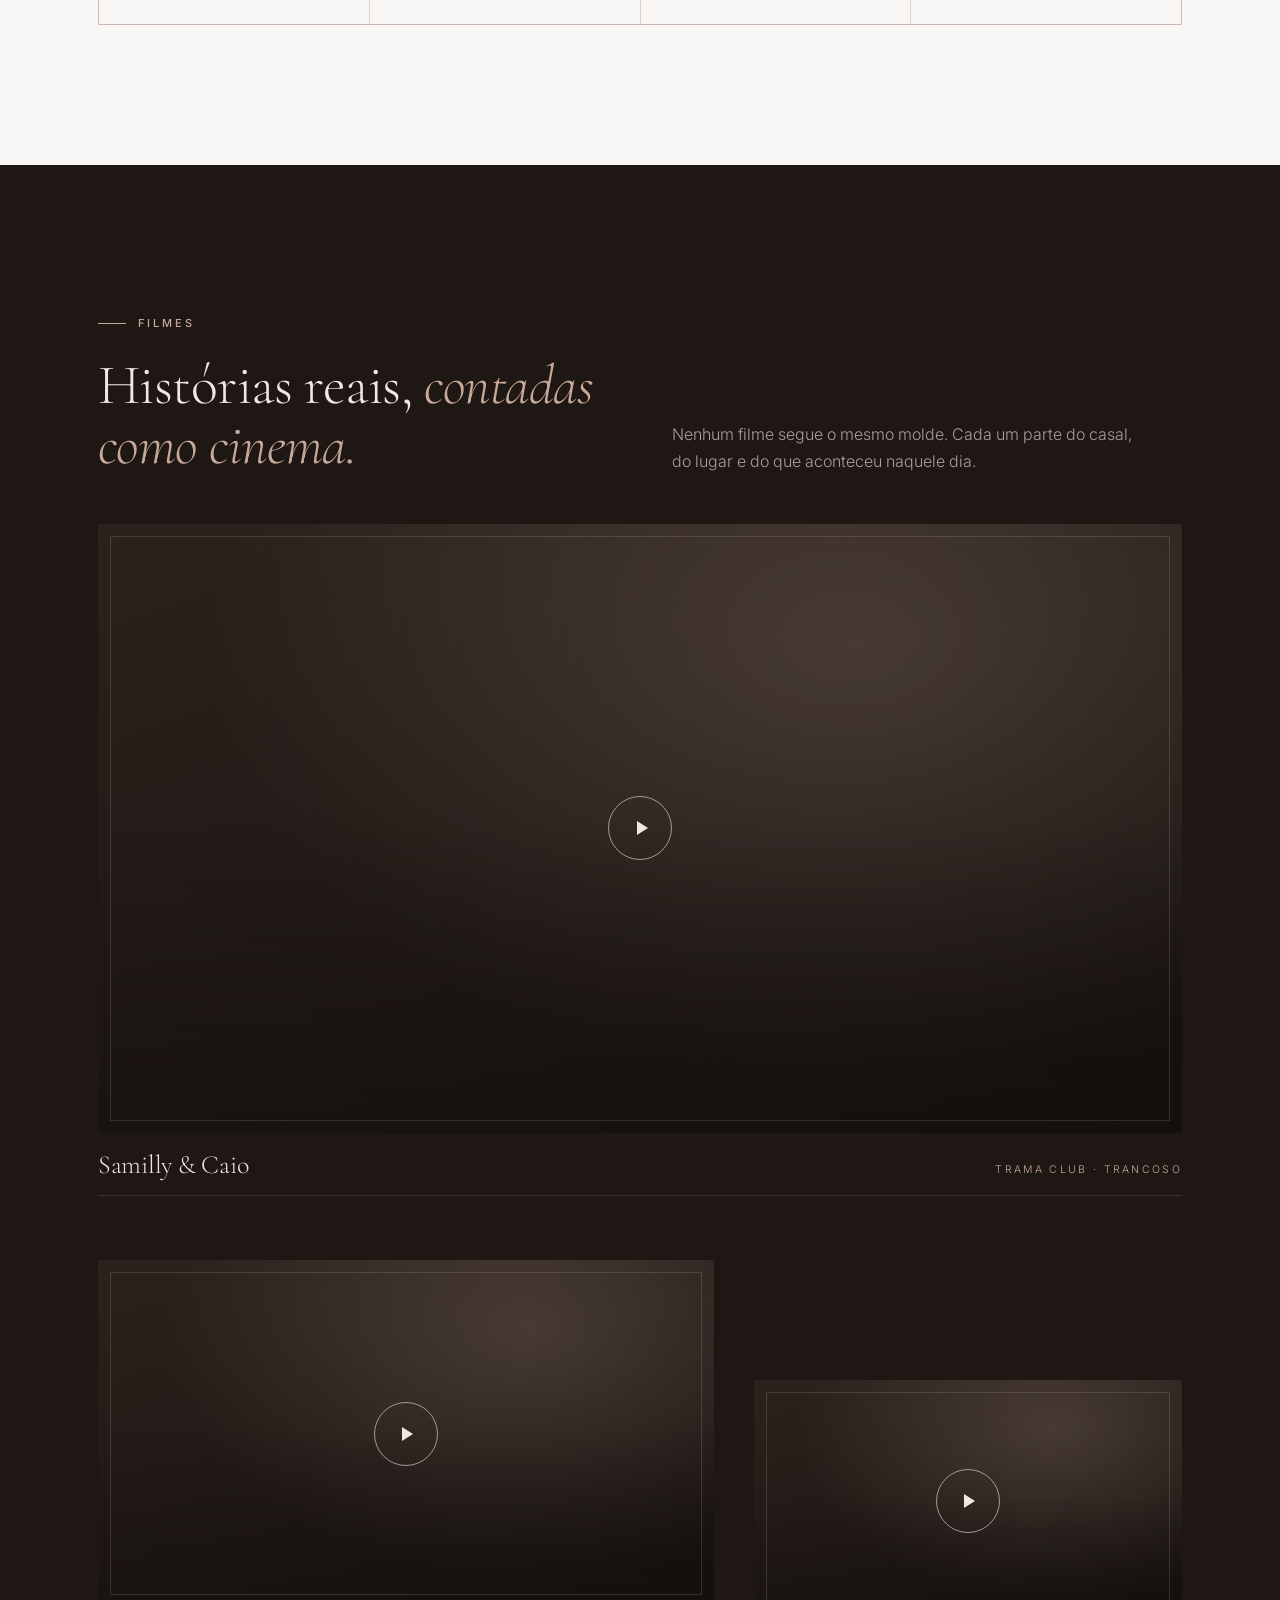
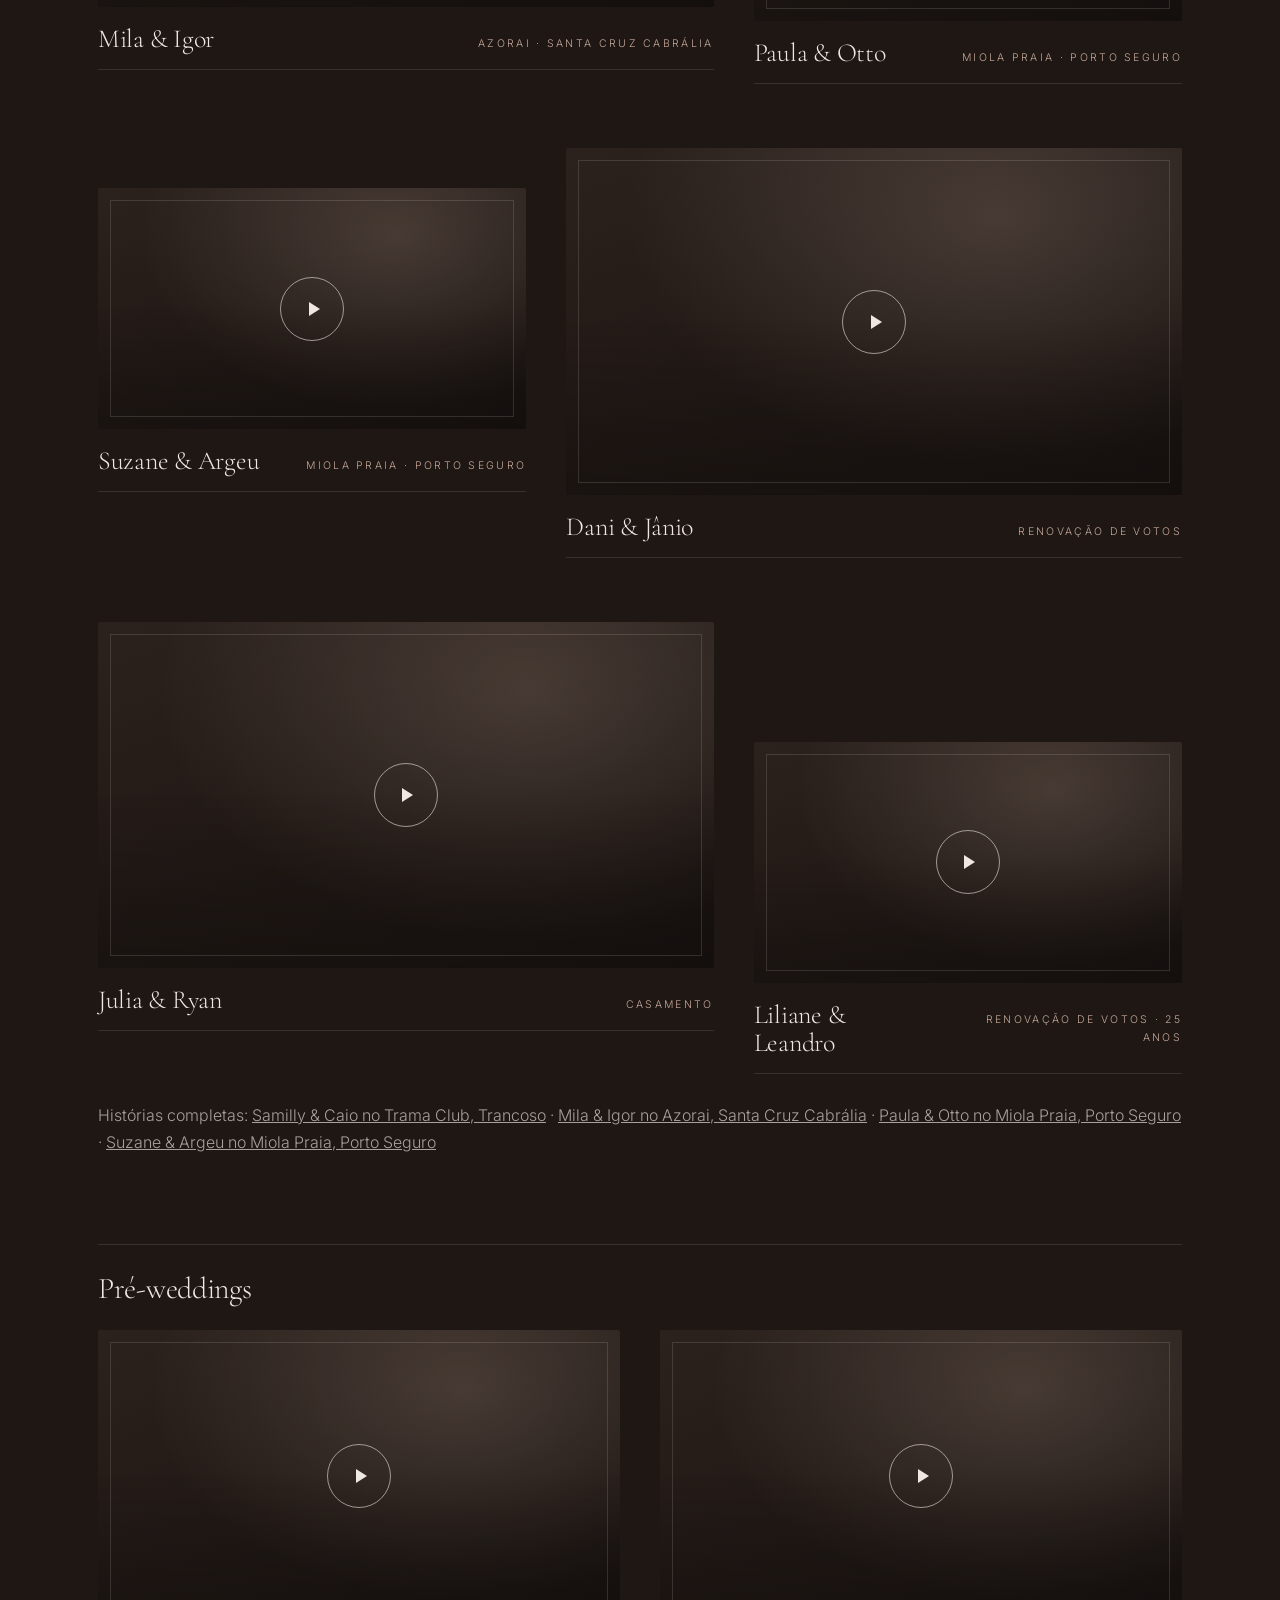
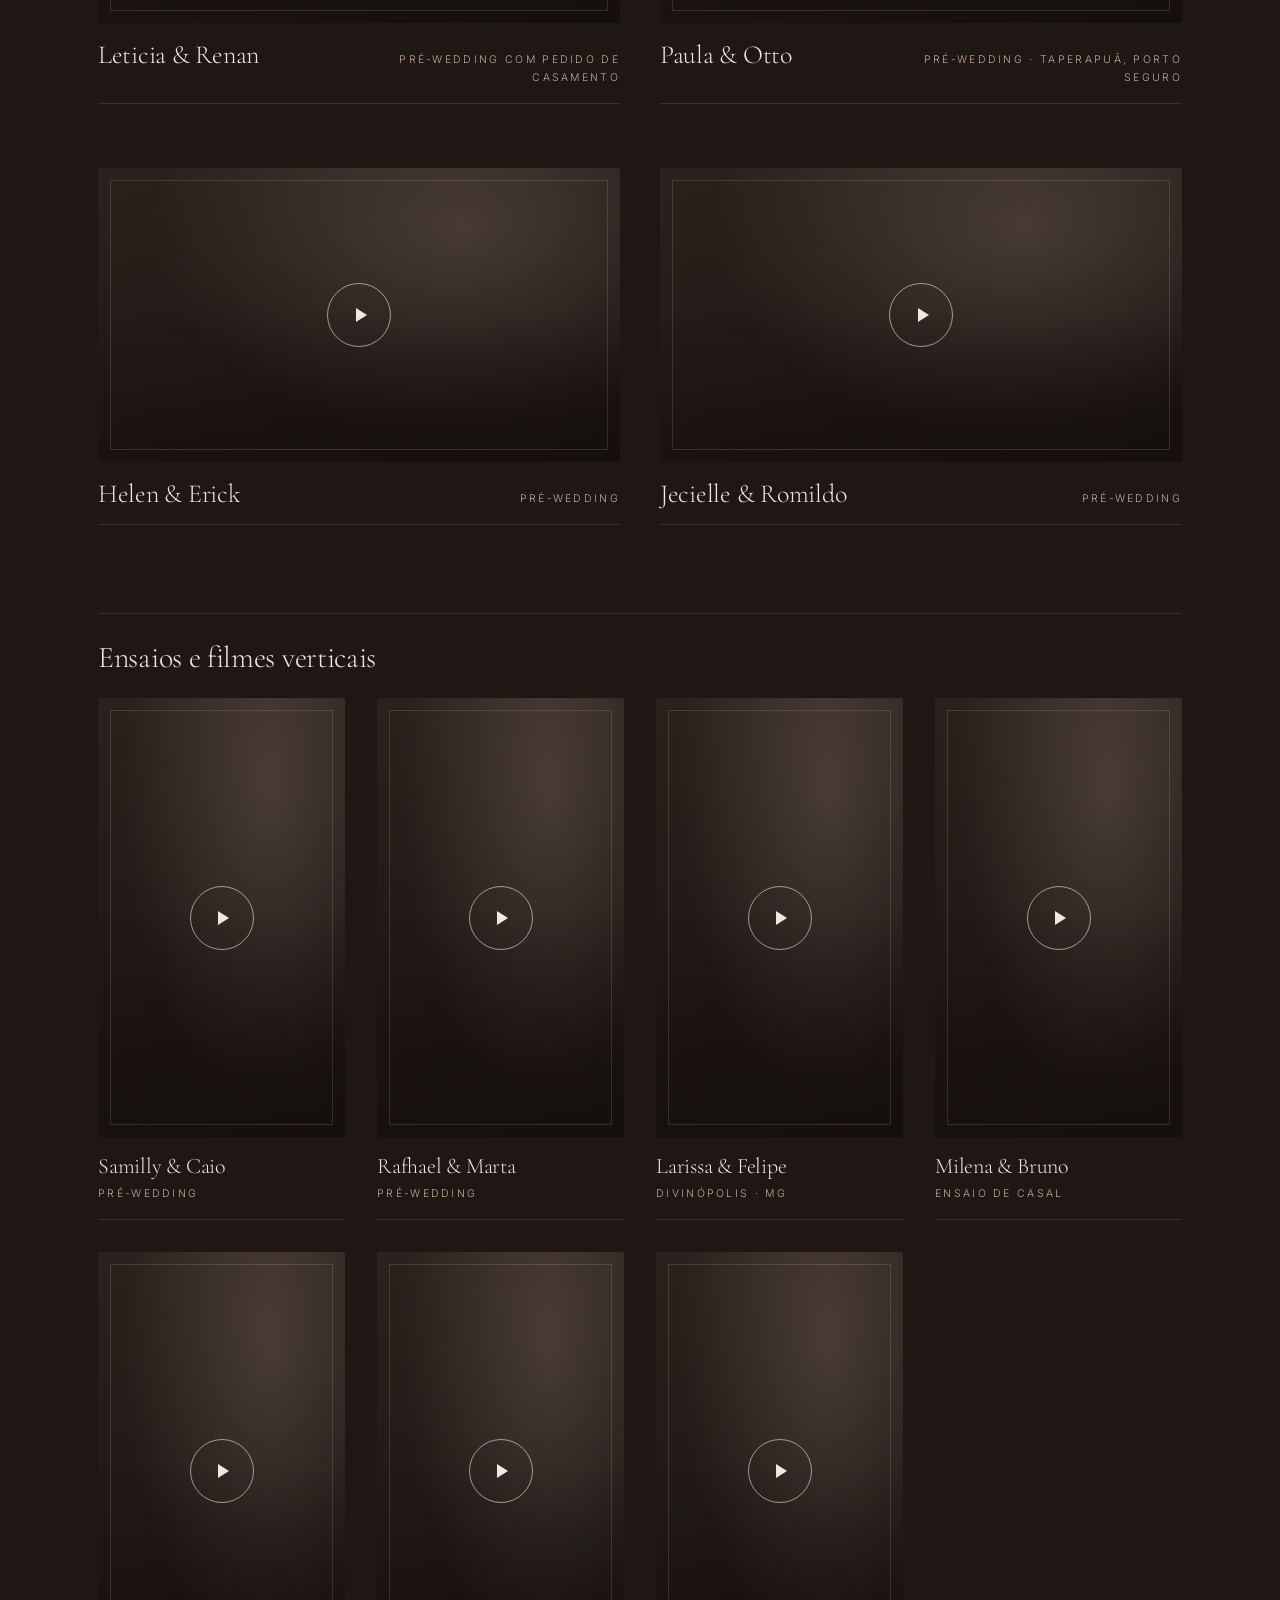
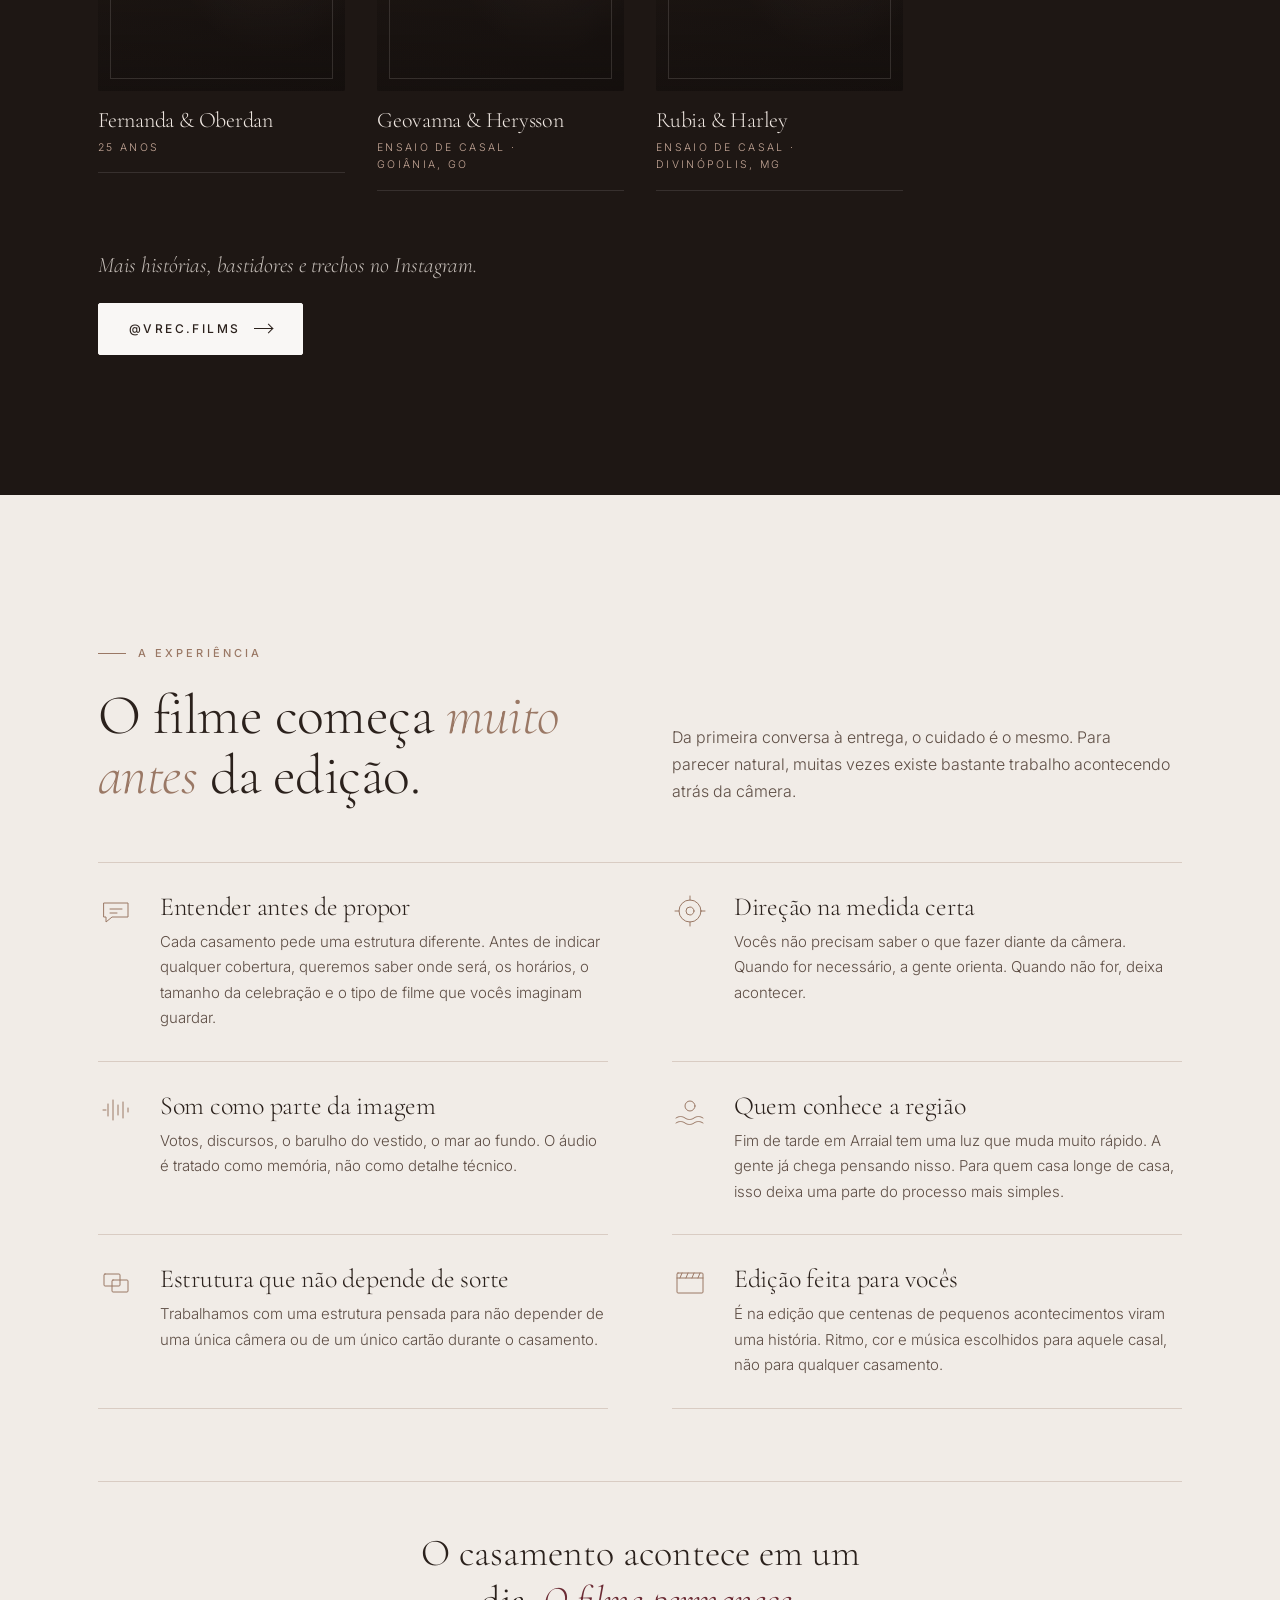
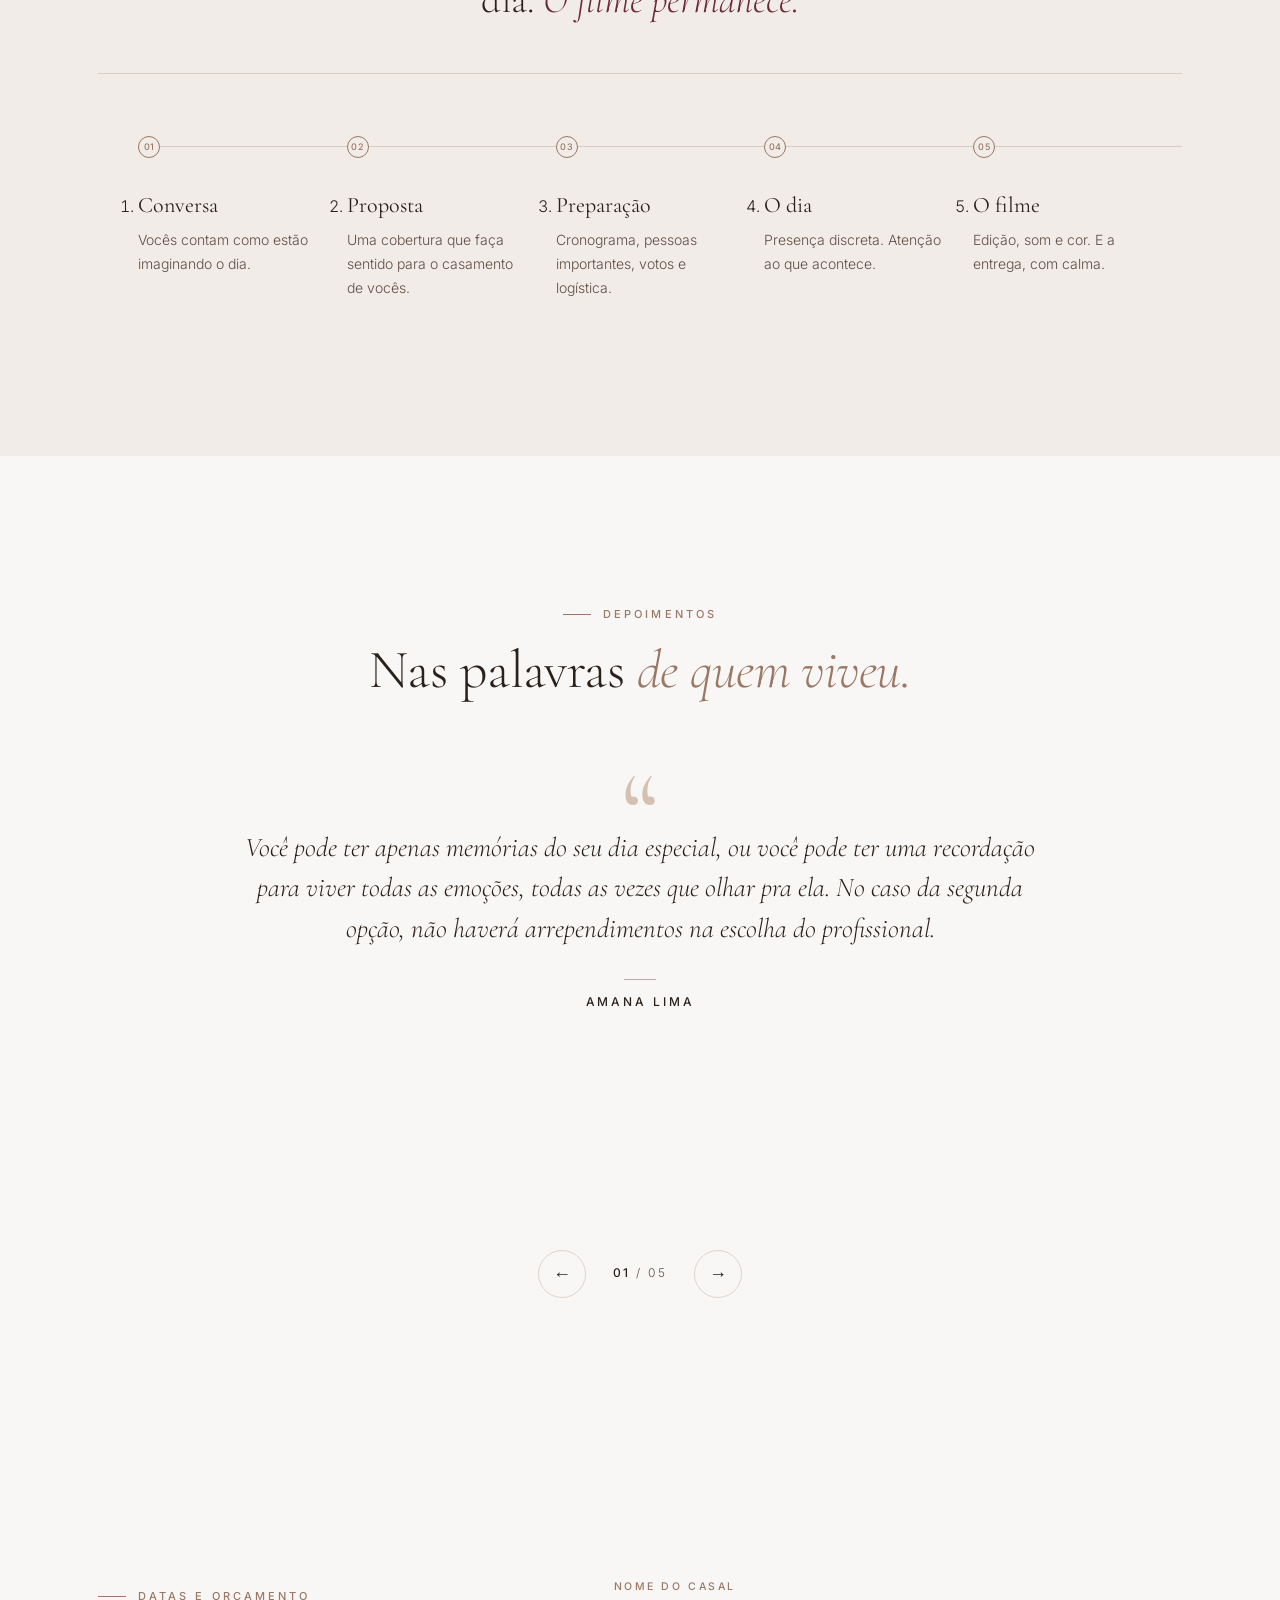
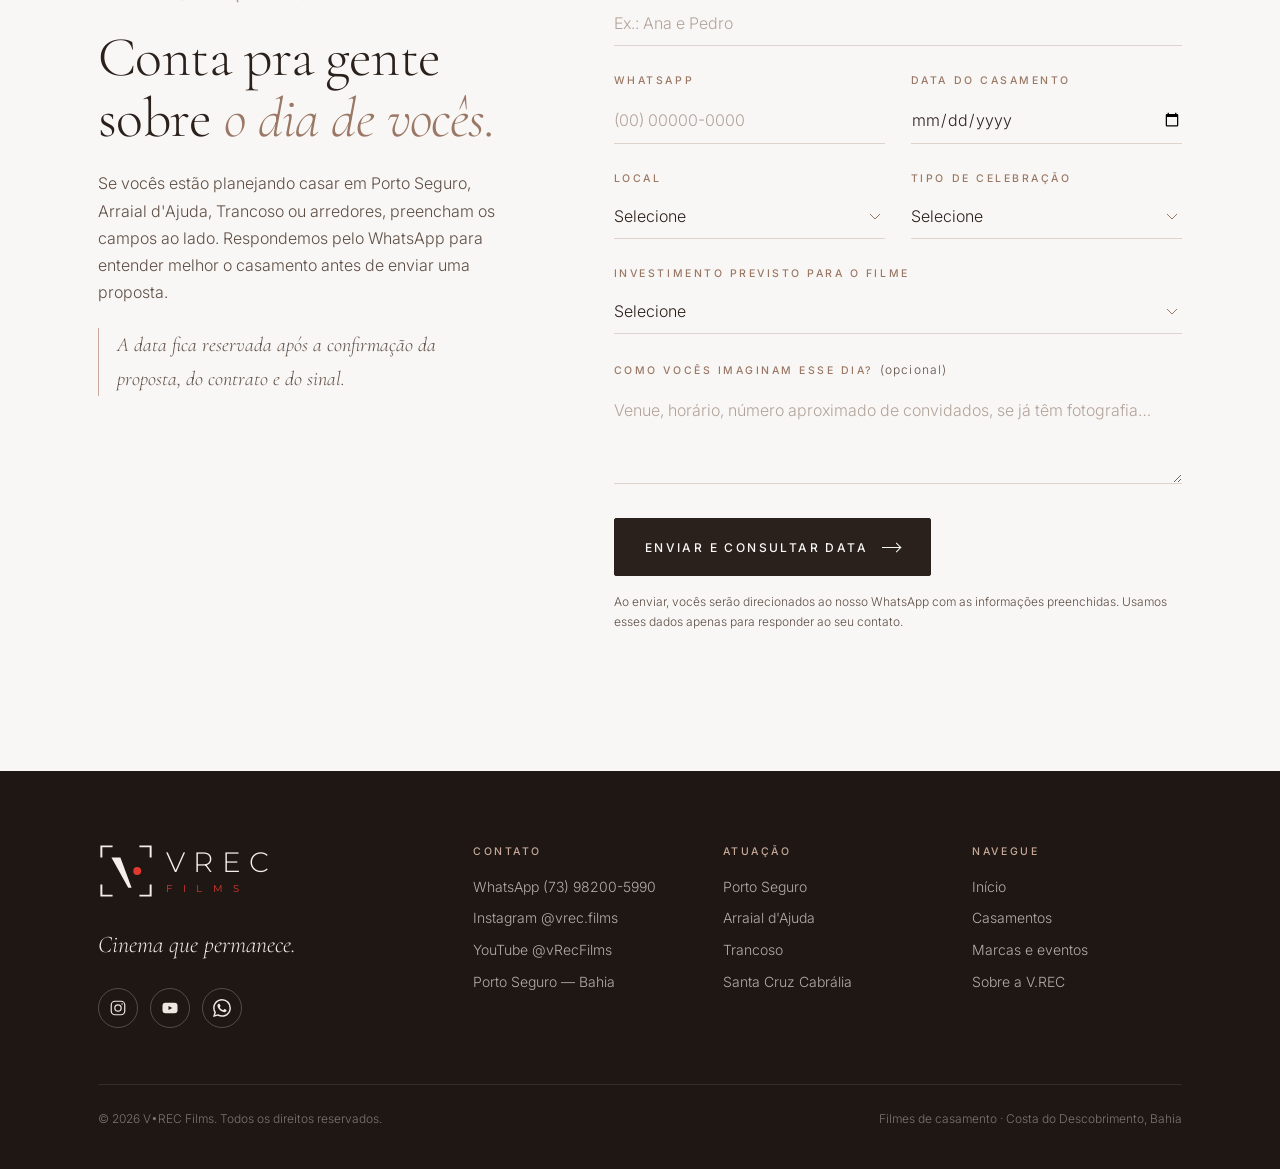
==== commit 0bf62e73: "Páginas de Paula & Otto e Suzane & Argeu no Miola Praia Co-Authored-By: Claude Opus 5.5 <noreply@ant" ====
--- a/casamentos/index.html
+++ b/casamentos/index.html
@@ -144,7 +144,7 @@
         </div>
         <div class="film__info">
           <h3 class="film__title">Paula &amp; Otto</h3>
-          <span class="film__type">Casamento</span>
+          <span class="film__type">Miola Praia · Porto Seguro</span>
         </div>
       </article>
       <article class="film reveal" data-yt="LXo36s8aa-8" data-kind="landscape" tabindex="0" role="button" aria-label="Assistir: Suzane &amp; Argeu">
@@ -154,7 +154,7 @@
         </div>
         <div class="film__info">
           <h3 class="film__title">Suzane &amp; Argeu</h3>
-          <span class="film__type">Casamento</span>
+          <span class="film__type">Miola Praia · Porto Seguro</span>
         </div>
       </article>
       <article class="film reveal" data-yt="d3chd5QEJm4" data-kind="landscape" tabindex="0" role="button" aria-label="Assistir: Dani &amp; Jânio">
@@ -189,7 +189,7 @@
       </article>
     </div>
 
-    <p class="reveal" style="margin-top:28px;color:rgba(239,231,225,.66)">Histórias completas: <a href="samilly-e-caio-trama-club-trancoso/" style="color:inherit;text-decoration:underline">Samilly &amp; Caio no Trama Club, Trancoso</a> · <a href="mila-e-igor-azorai-santa-cruz-cabralia/" style="color:inherit;text-decoration:underline">Mila &amp; Igor no Azorai, Santa Cruz Cabrália</a></p>
+    <p class="reveal" style="margin-top:28px;color:rgba(239,231,225,.66)">Histórias completas: <a href="samilly-e-caio-trama-club-trancoso/" style="color:inherit;text-decoration:underline">Samilly &amp; Caio no Trama Club, Trancoso</a> · <a href="mila-e-igor-azorai-santa-cruz-cabralia/" style="color:inherit;text-decoration:underline">Mila &amp; Igor no Azorai, Santa Cruz Cabrália</a> · <a href="paula-e-otto-miola-praia-porto-seguro/" style="color:inherit;text-decoration:underline">Paula &amp; Otto no Miola Praia, Porto Seguro</a> · <a href="suzane-e-argeu-miola-praia-porto-seguro/" style="color:inherit;text-decoration:underline">Suzane &amp; Argeu no Miola Praia, Porto Seguro</a></p>
 
     <div class="shorts-head reveal">
       <h3>Pré-weddings</h3>
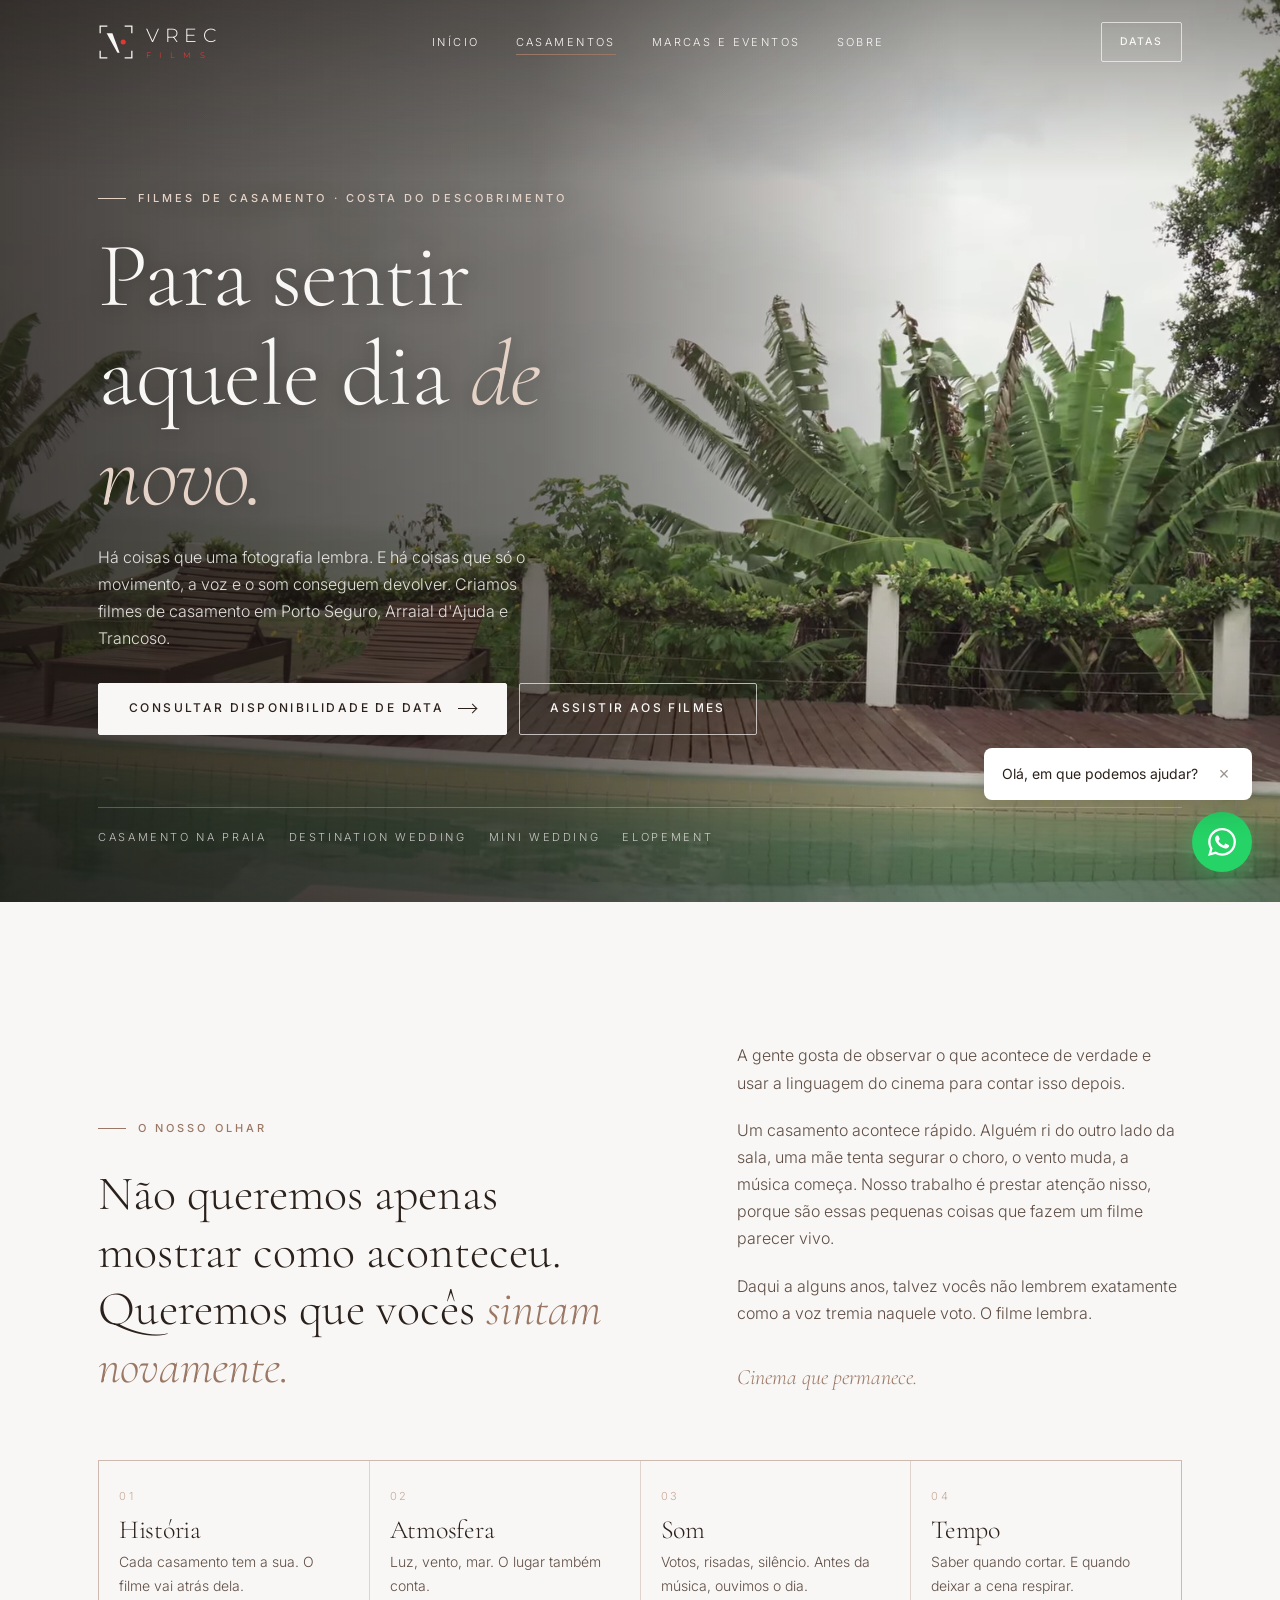
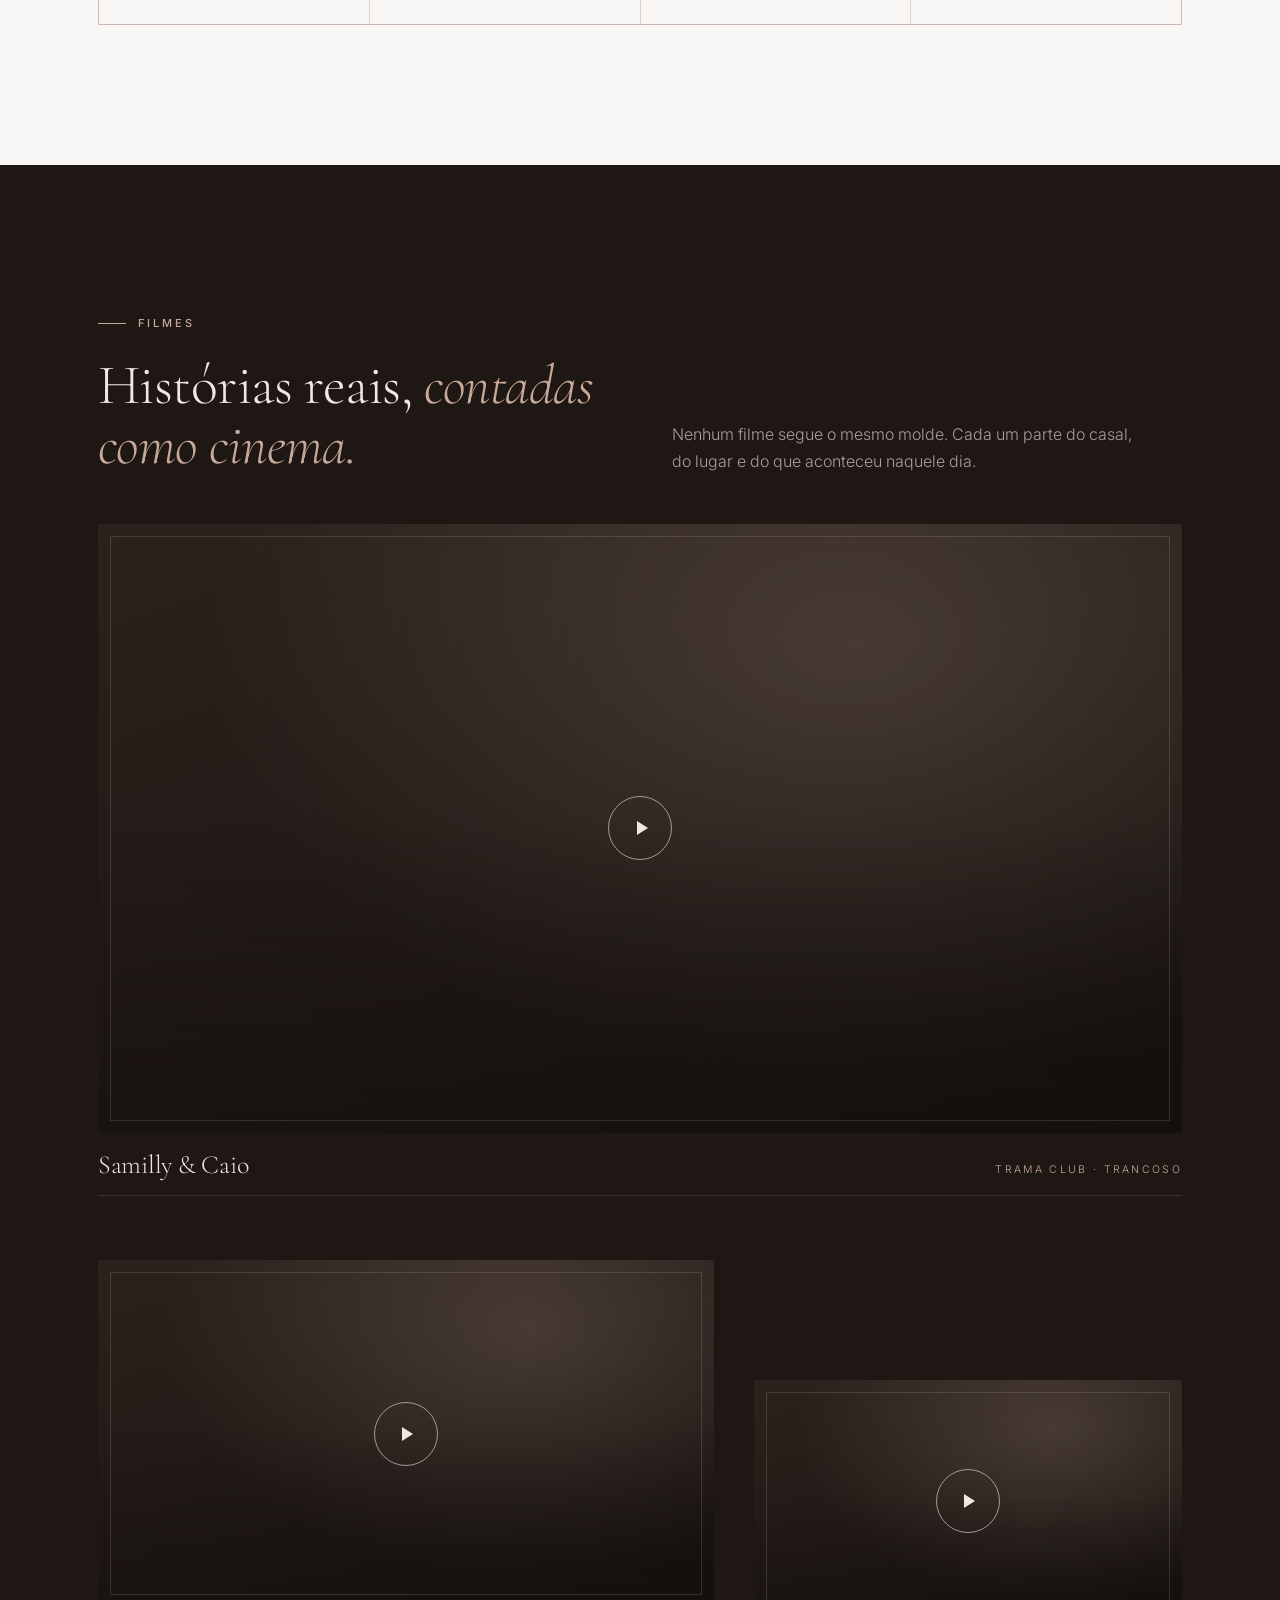
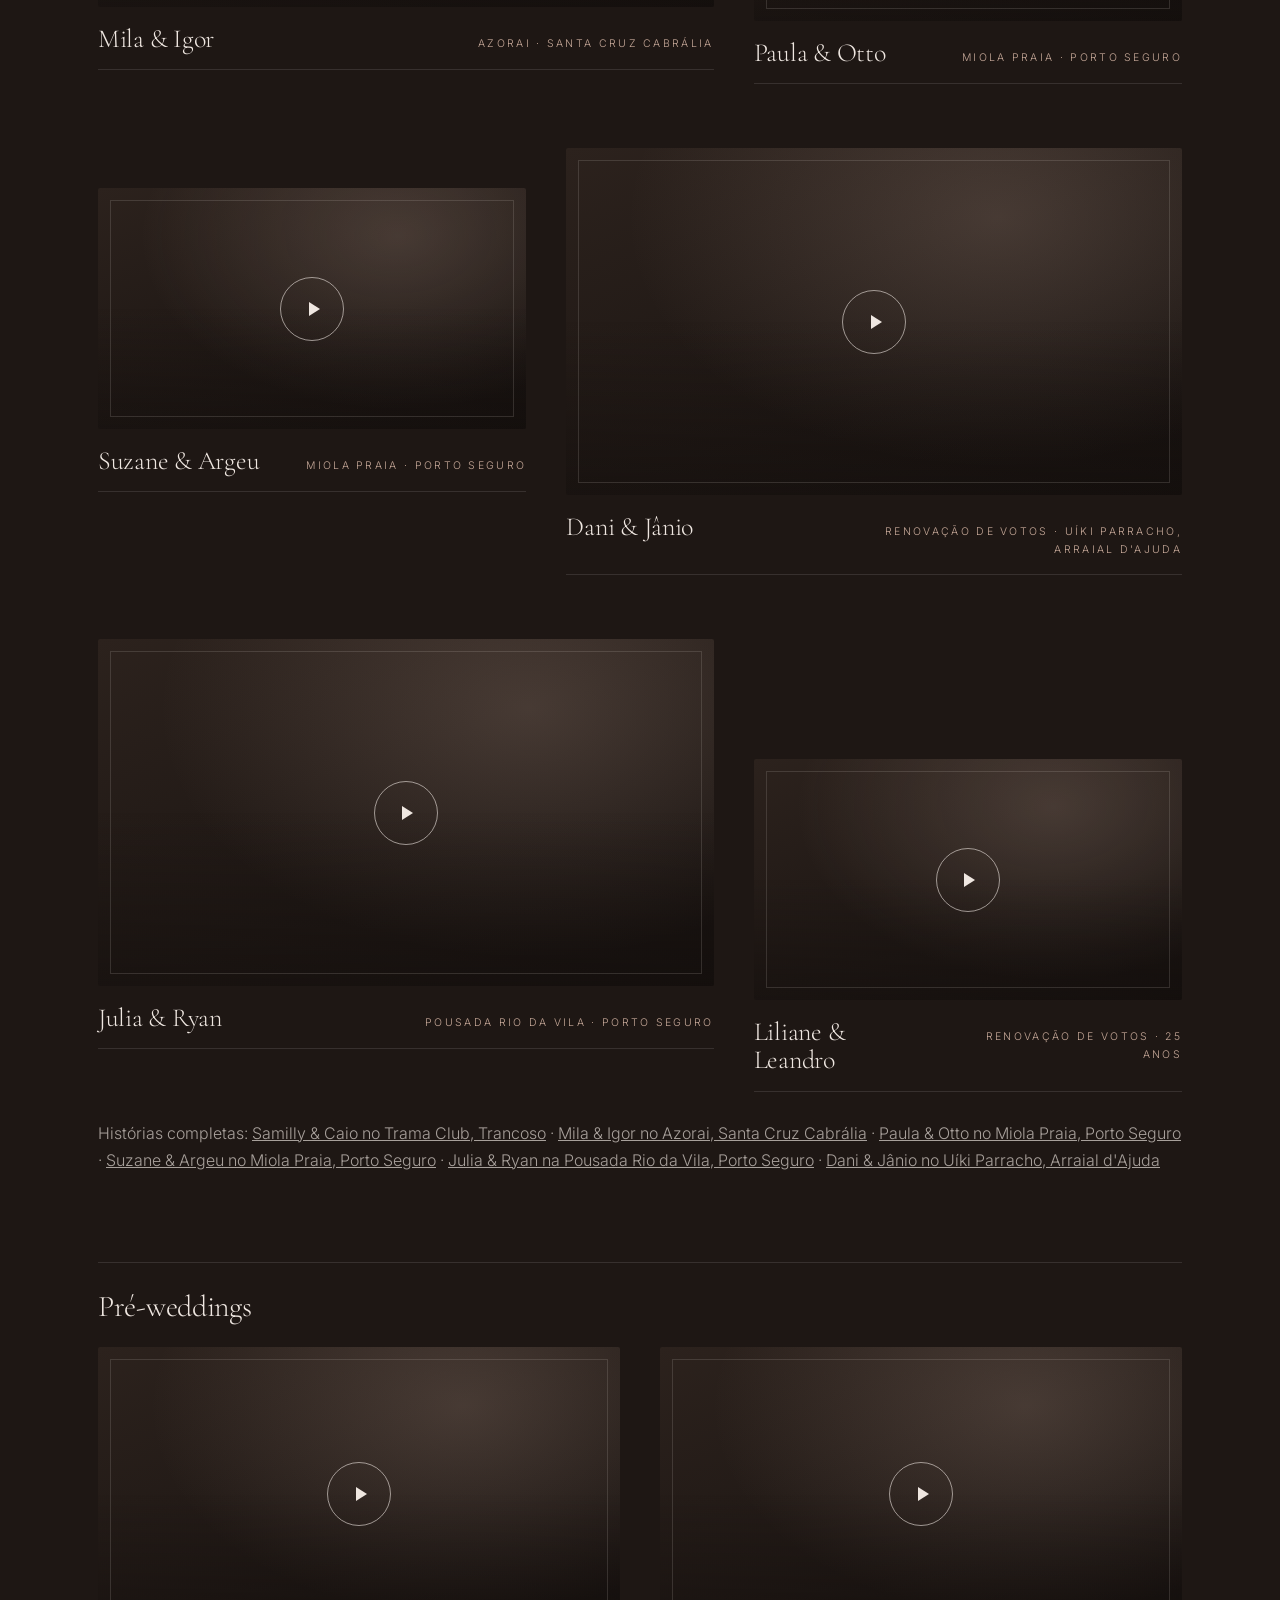
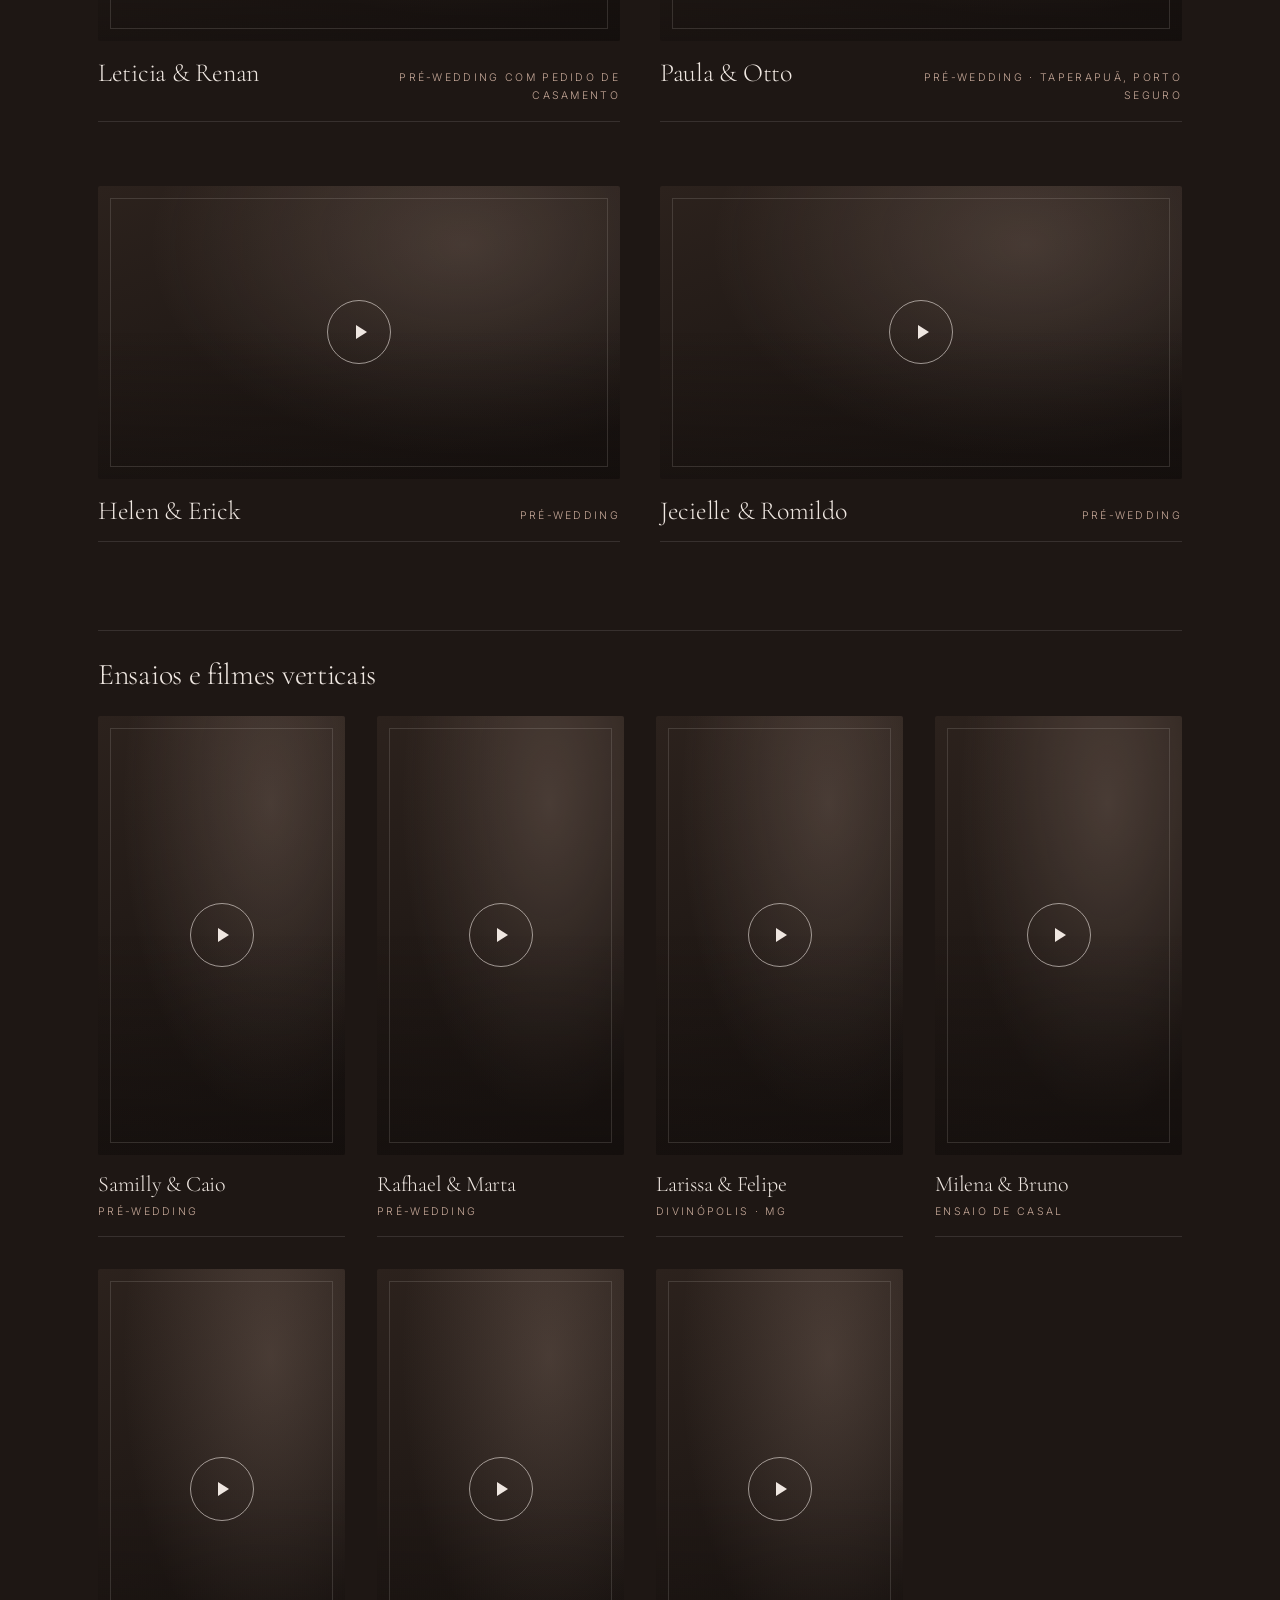
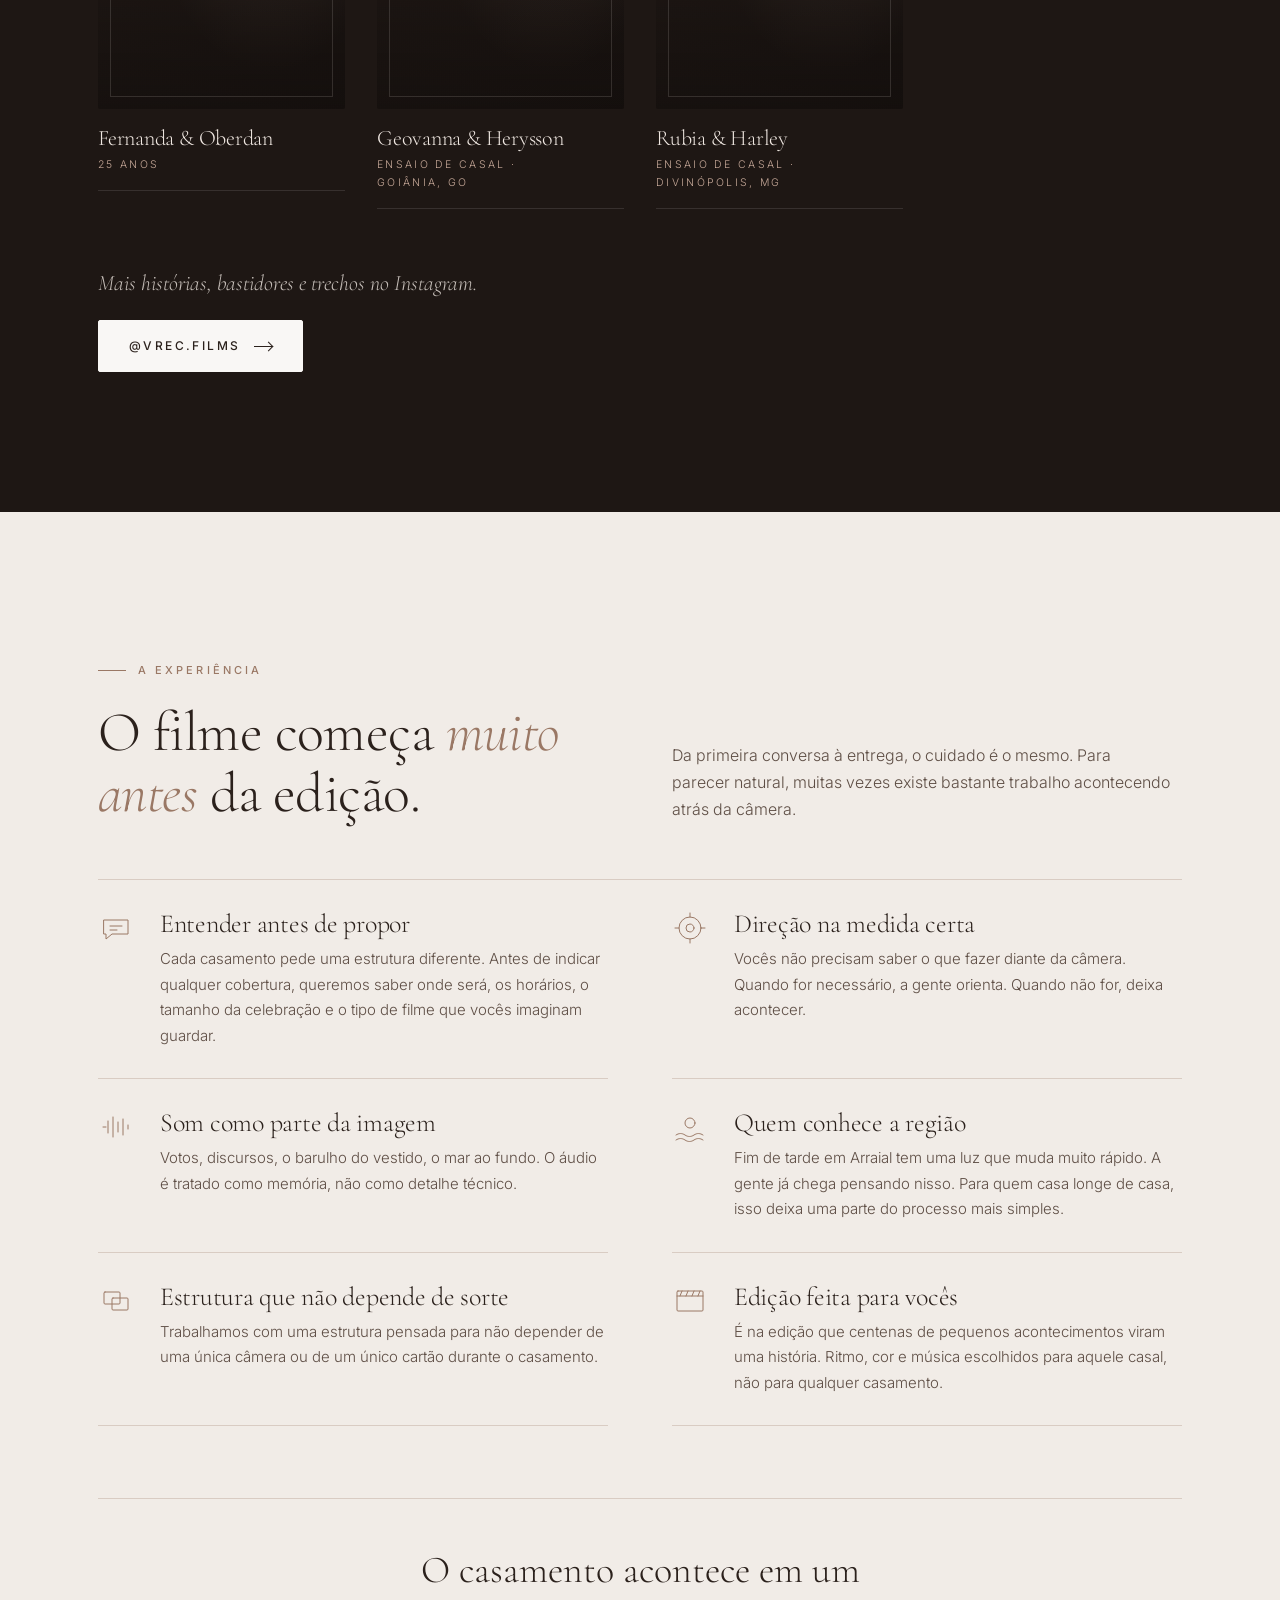
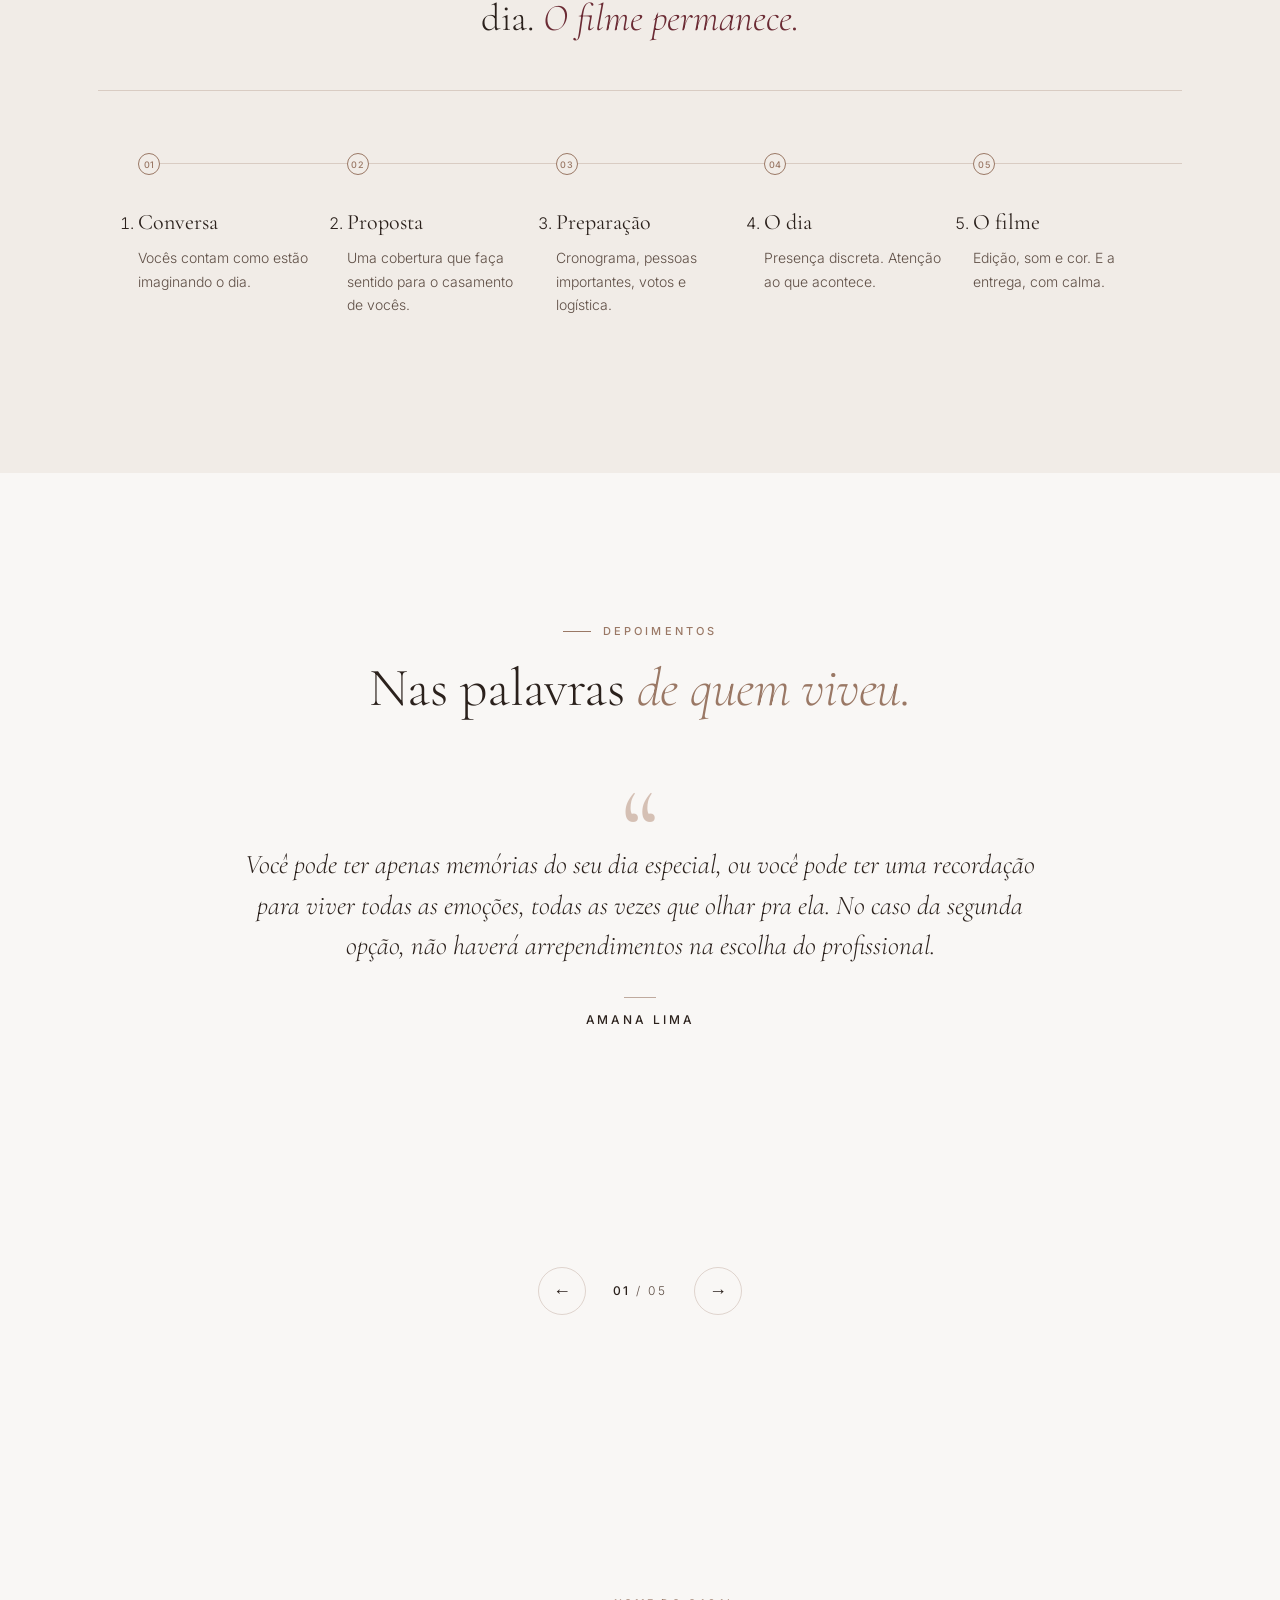
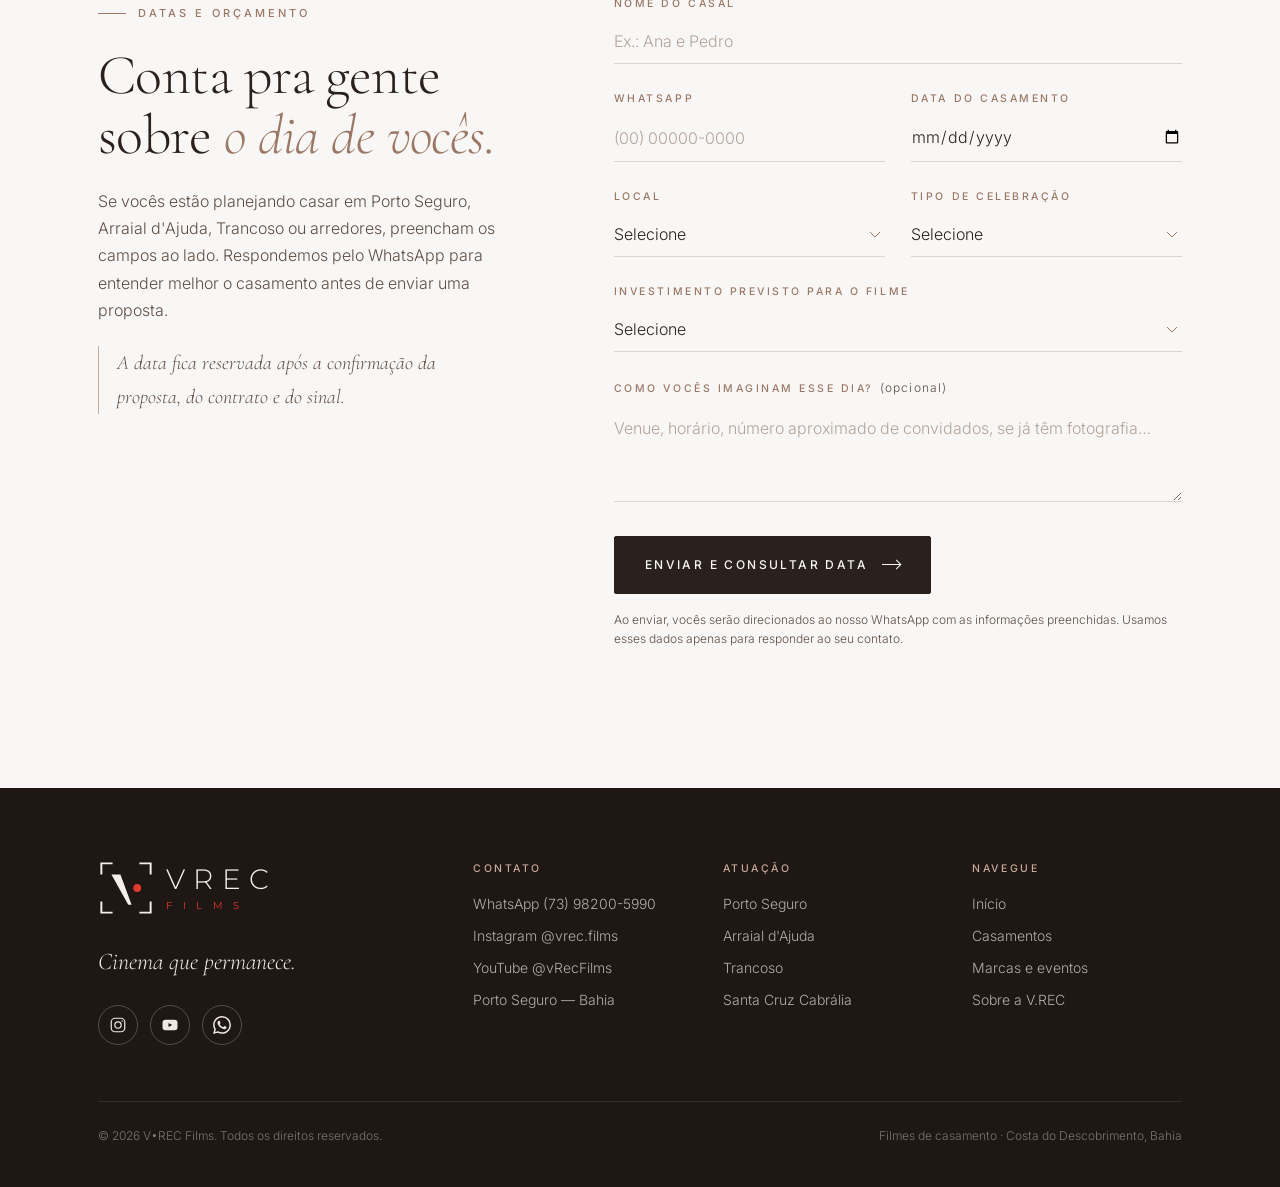
==== commit ed1a88ac: "Páginas de Julia & Ryan e Dani & Jânio Co-Authored-By: Claude Opus 5.5 <noreply@anthropic.com> Claud" ====
--- a/casamentos/index.html
+++ b/casamentos/index.html
@@ -164,7 +164,7 @@
         </div>
         <div class="film__info">
           <h3 class="film__title">Dani &amp; Jânio</h3>
-          <span class="film__type">Renovação de votos</span>
+          <span class="film__type">Renovação de votos · Uíki Parracho, Arraial d'Ajuda</span>
         </div>
       </article>
       <article class="film reveal" data-yt="5th6q5RTim4" data-kind="landscape" tabindex="0" role="button" aria-label="Assistir: Julia &amp; Ryan">
@@ -174,7 +174,7 @@
         </div>
         <div class="film__info">
           <h3 class="film__title">Julia &amp; Ryan</h3>
-          <span class="film__type">Casamento</span>
+          <span class="film__type">Pousada Rio da Vila · Porto Seguro</span>
         </div>
       </article>
       <article class="film reveal" data-yt="-GkTDtcR7Wg" data-kind="landscape" tabindex="0" role="button" aria-label="Assistir: Liliane &amp; Leandro">
@@ -189,7 +189,7 @@
       </article>
     </div>
 
-    <p class="reveal" style="margin-top:28px;color:rgba(239,231,225,.66)">Histórias completas: <a href="samilly-e-caio-trama-club-trancoso/" style="color:inherit;text-decoration:underline">Samilly &amp; Caio no Trama Club, Trancoso</a> · <a href="mila-e-igor-azorai-santa-cruz-cabralia/" style="color:inherit;text-decoration:underline">Mila &amp; Igor no Azorai, Santa Cruz Cabrália</a> · <a href="paula-e-otto-miola-praia-porto-seguro/" style="color:inherit;text-decoration:underline">Paula &amp; Otto no Miola Praia, Porto Seguro</a> · <a href="suzane-e-argeu-miola-praia-porto-seguro/" style="color:inherit;text-decoration:underline">Suzane &amp; Argeu no Miola Praia, Porto Seguro</a></p>
+    <p class="reveal" style="margin-top:28px;color:rgba(239,231,225,.66)">Histórias completas: <a href="samilly-e-caio-trama-club-trancoso/" style="color:inherit;text-decoration:underline">Samilly &amp; Caio no Trama Club, Trancoso</a> · <a href="mila-e-igor-azorai-santa-cruz-cabralia/" style="color:inherit;text-decoration:underline">Mila &amp; Igor no Azorai, Santa Cruz Cabrália</a> · <a href="paula-e-otto-miola-praia-porto-seguro/" style="color:inherit;text-decoration:underline">Paula &amp; Otto no Miola Praia, Porto Seguro</a> · <a href="suzane-e-argeu-miola-praia-porto-seguro/" style="color:inherit;text-decoration:underline">Suzane &amp; Argeu no Miola Praia, Porto Seguro</a> · <a href="julia-e-ryan-pousada-rio-da-vila-porto-seguro/" style="color:inherit;text-decoration:underline">Julia &amp; Ryan na Pousada Rio da Vila, Porto Seguro</a> · <a href="dani-e-janio-uiki-parracho-arraial-dajuda/" style="color:inherit;text-decoration:underline">Dani &amp; Jânio no Uíki Parracho, Arraial d'Ajuda</a></p>
 
     <div class="shorts-head reveal">
       <h3>Pré-weddings</h3>
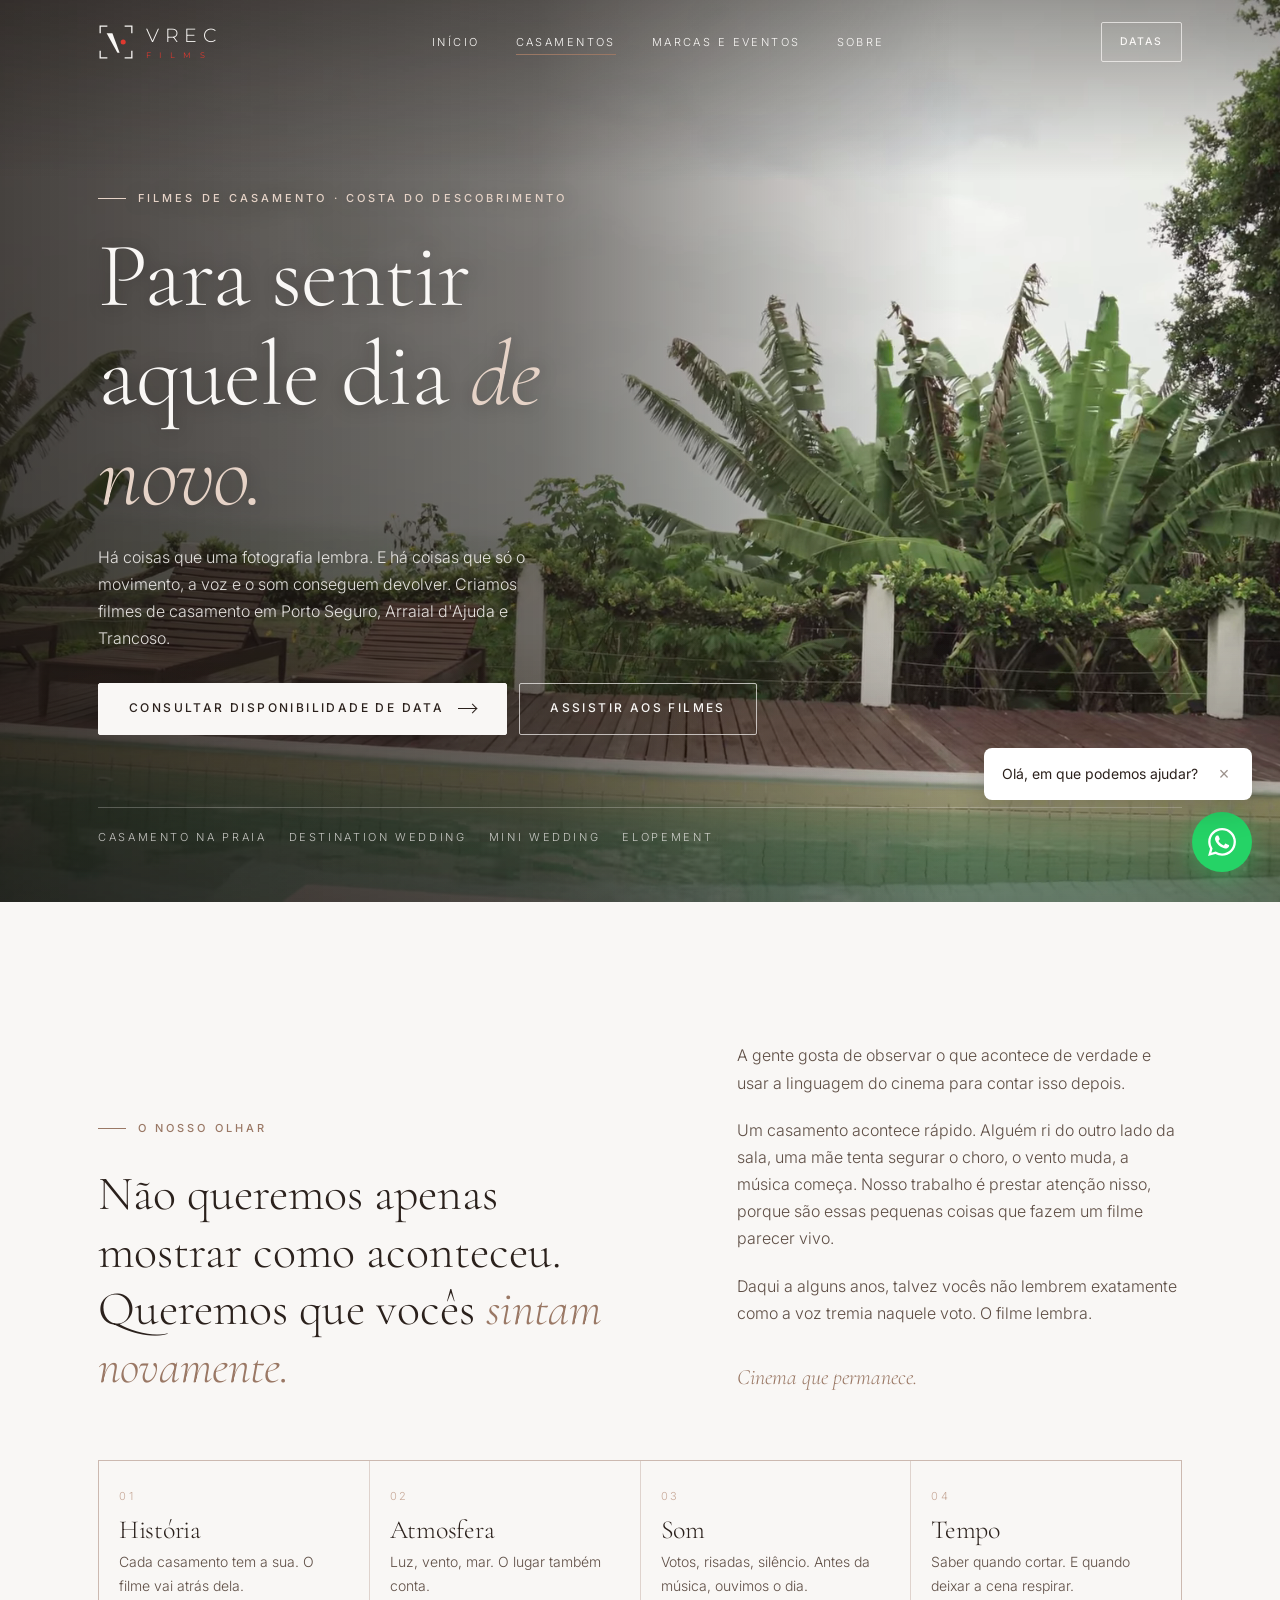
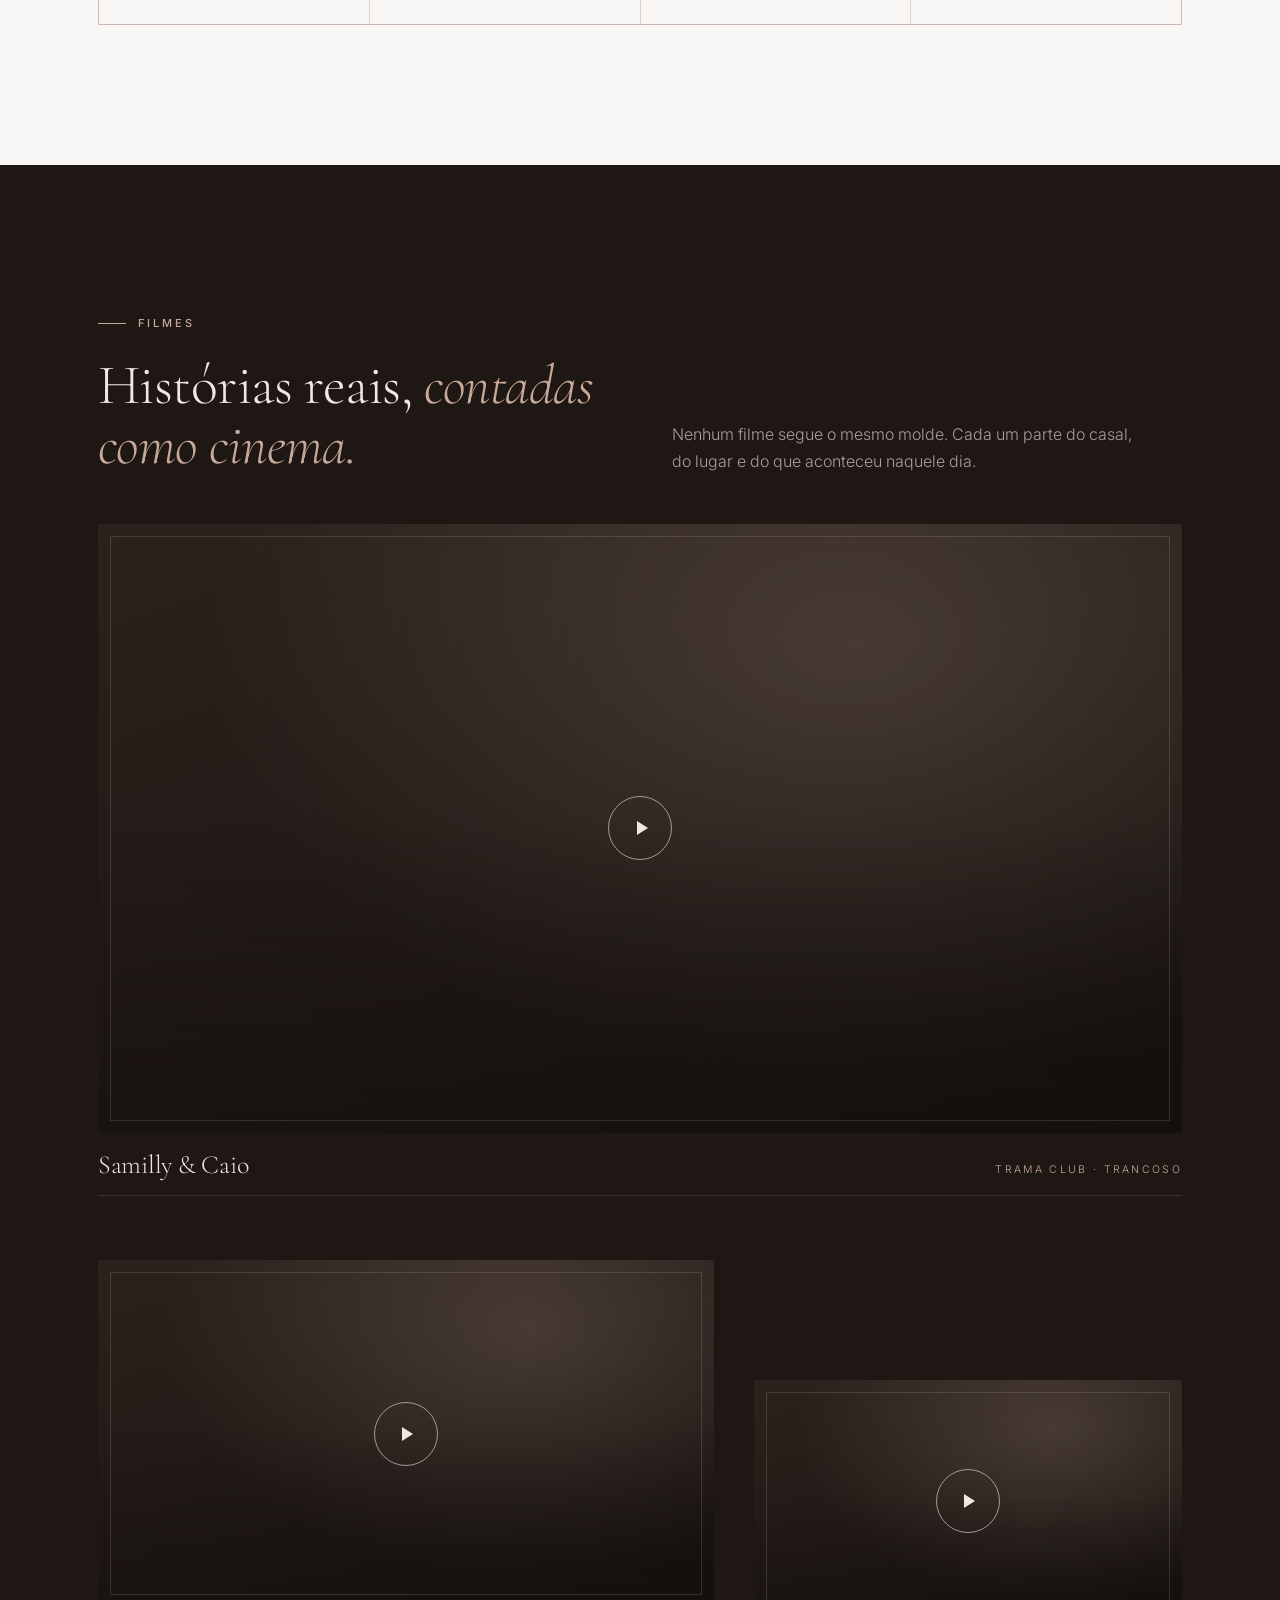
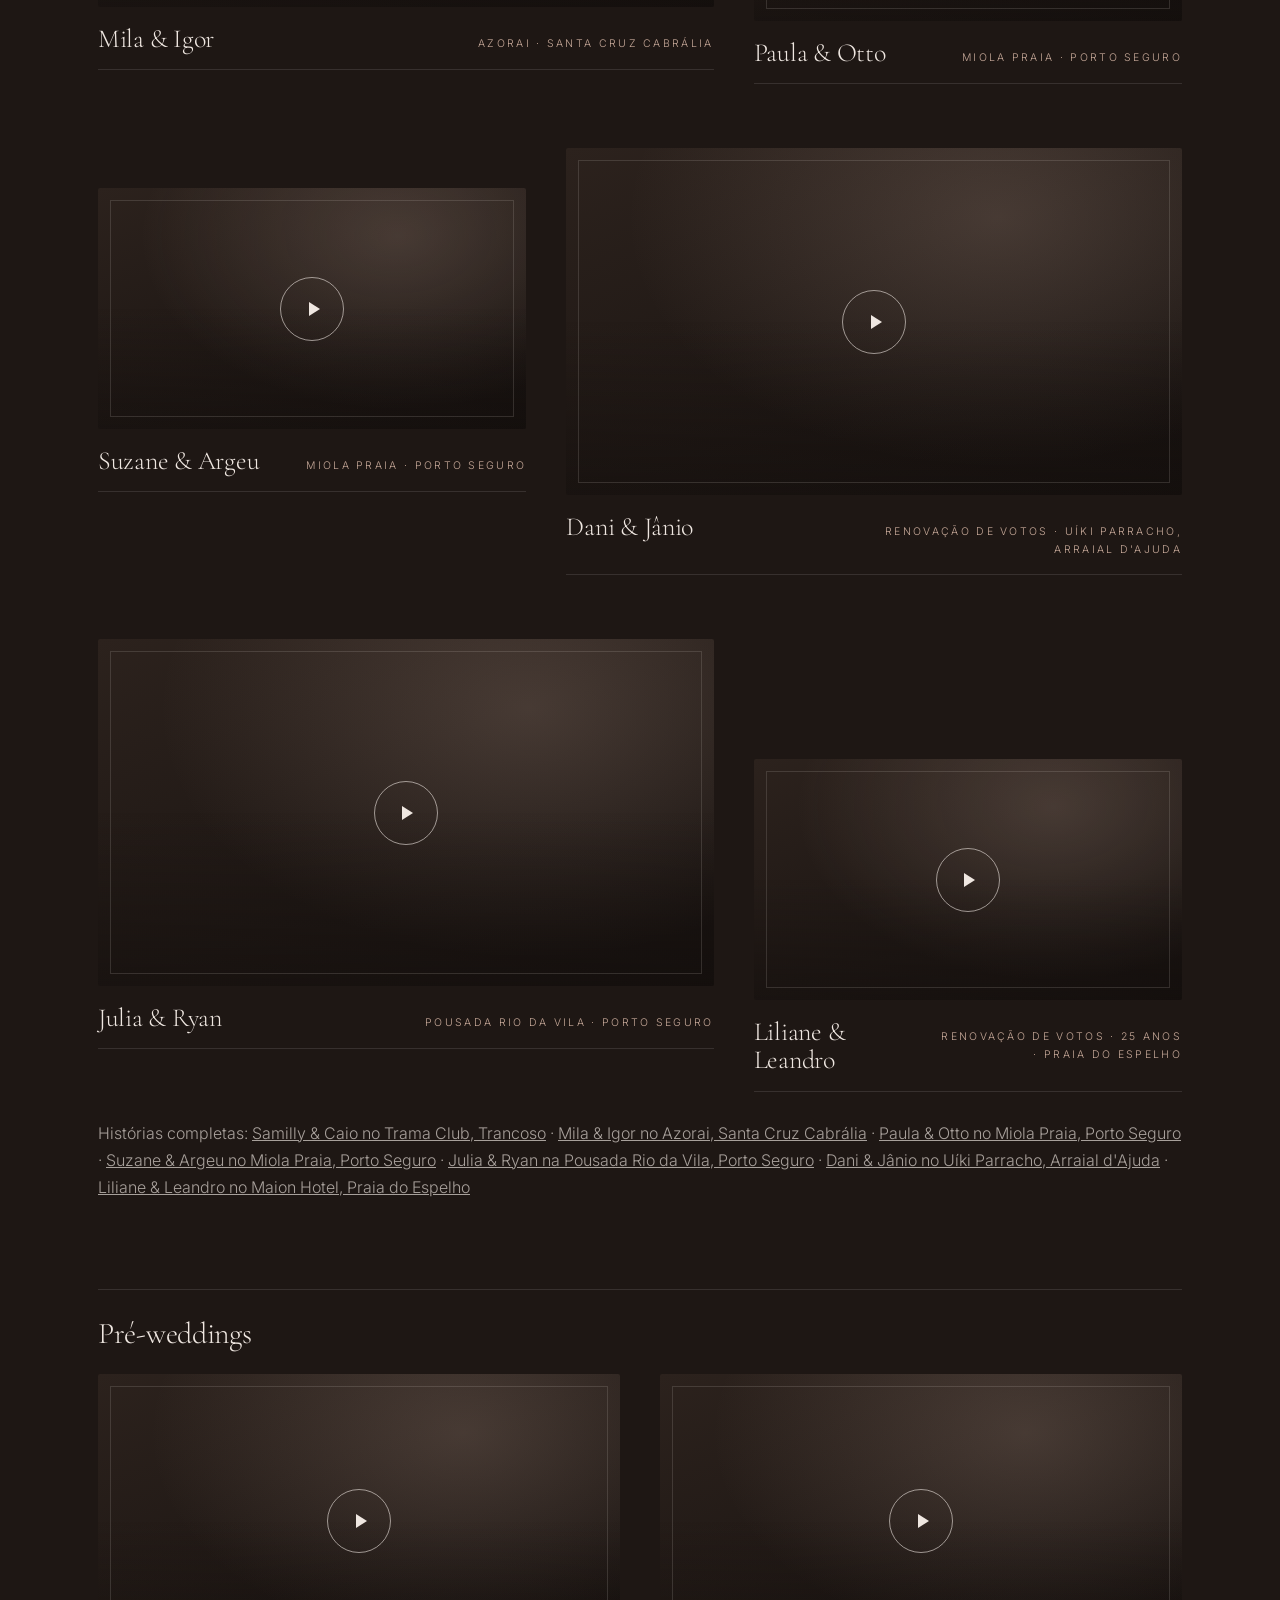
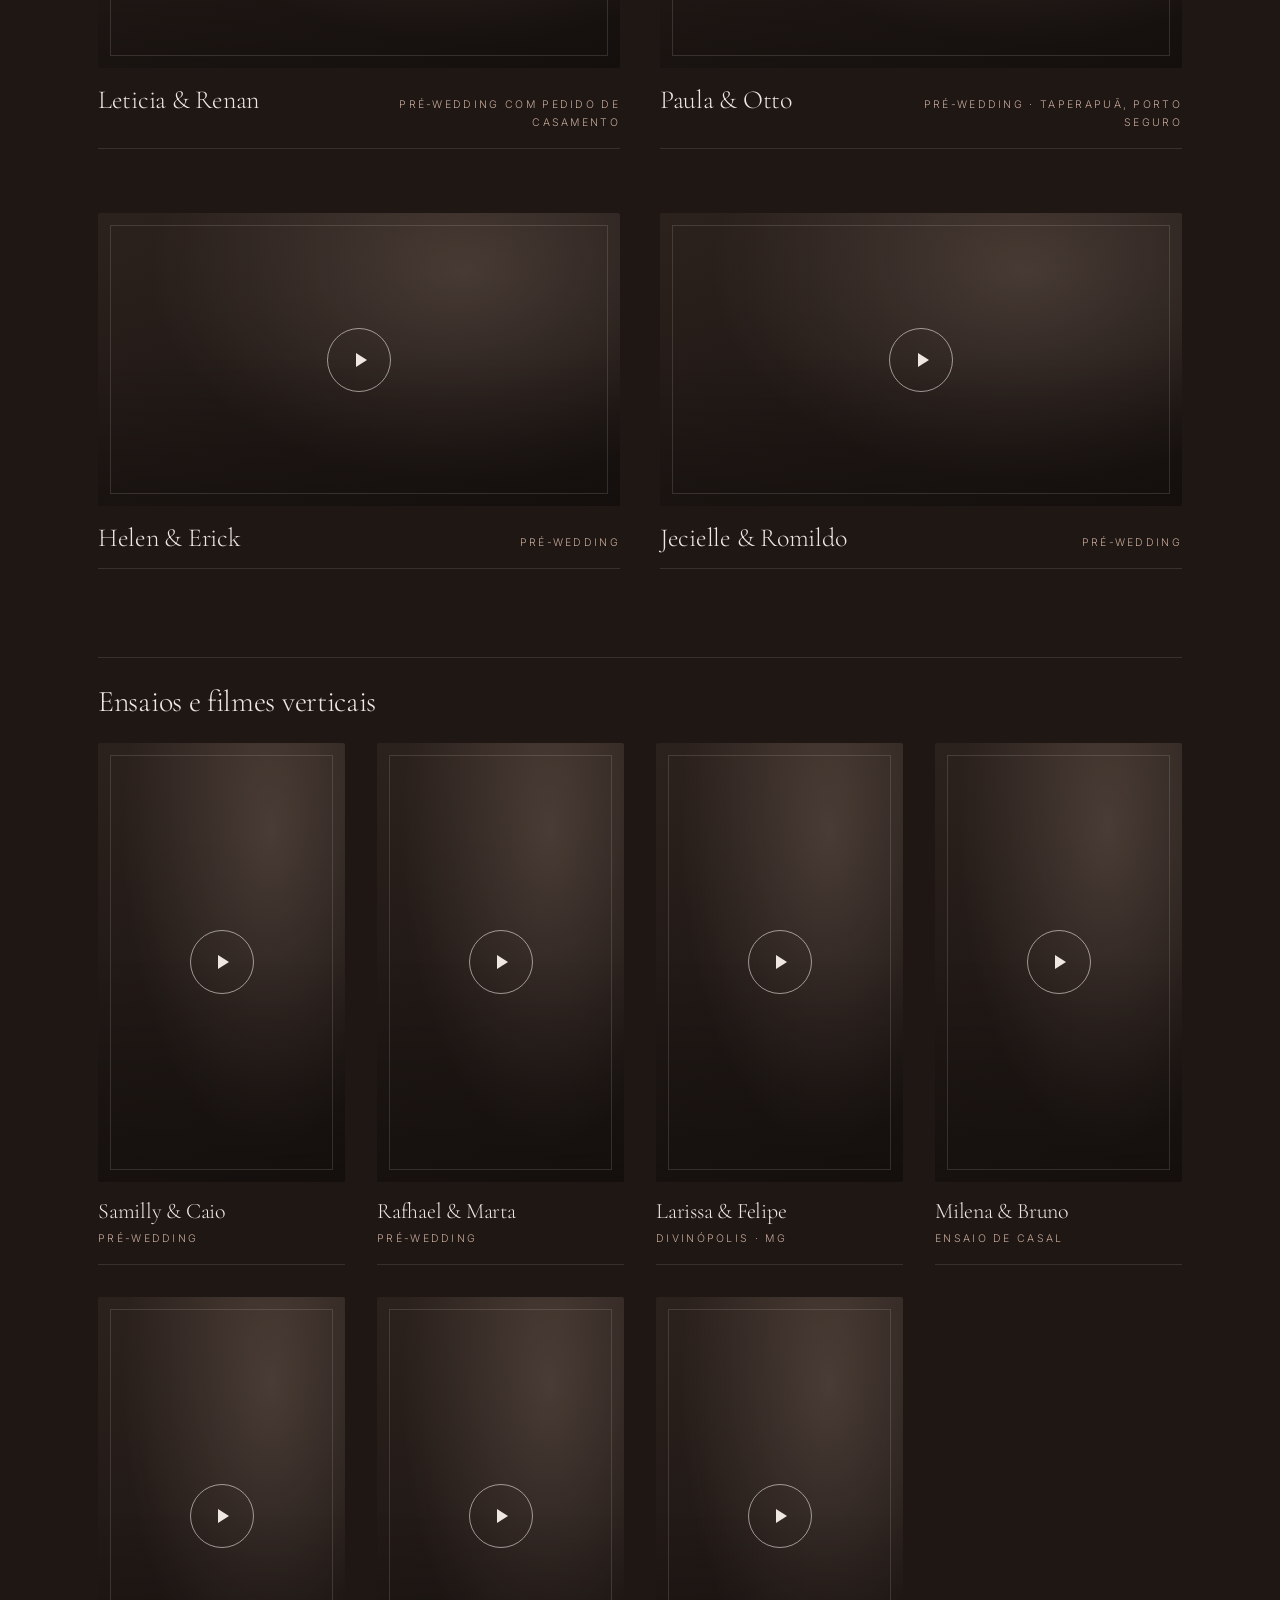
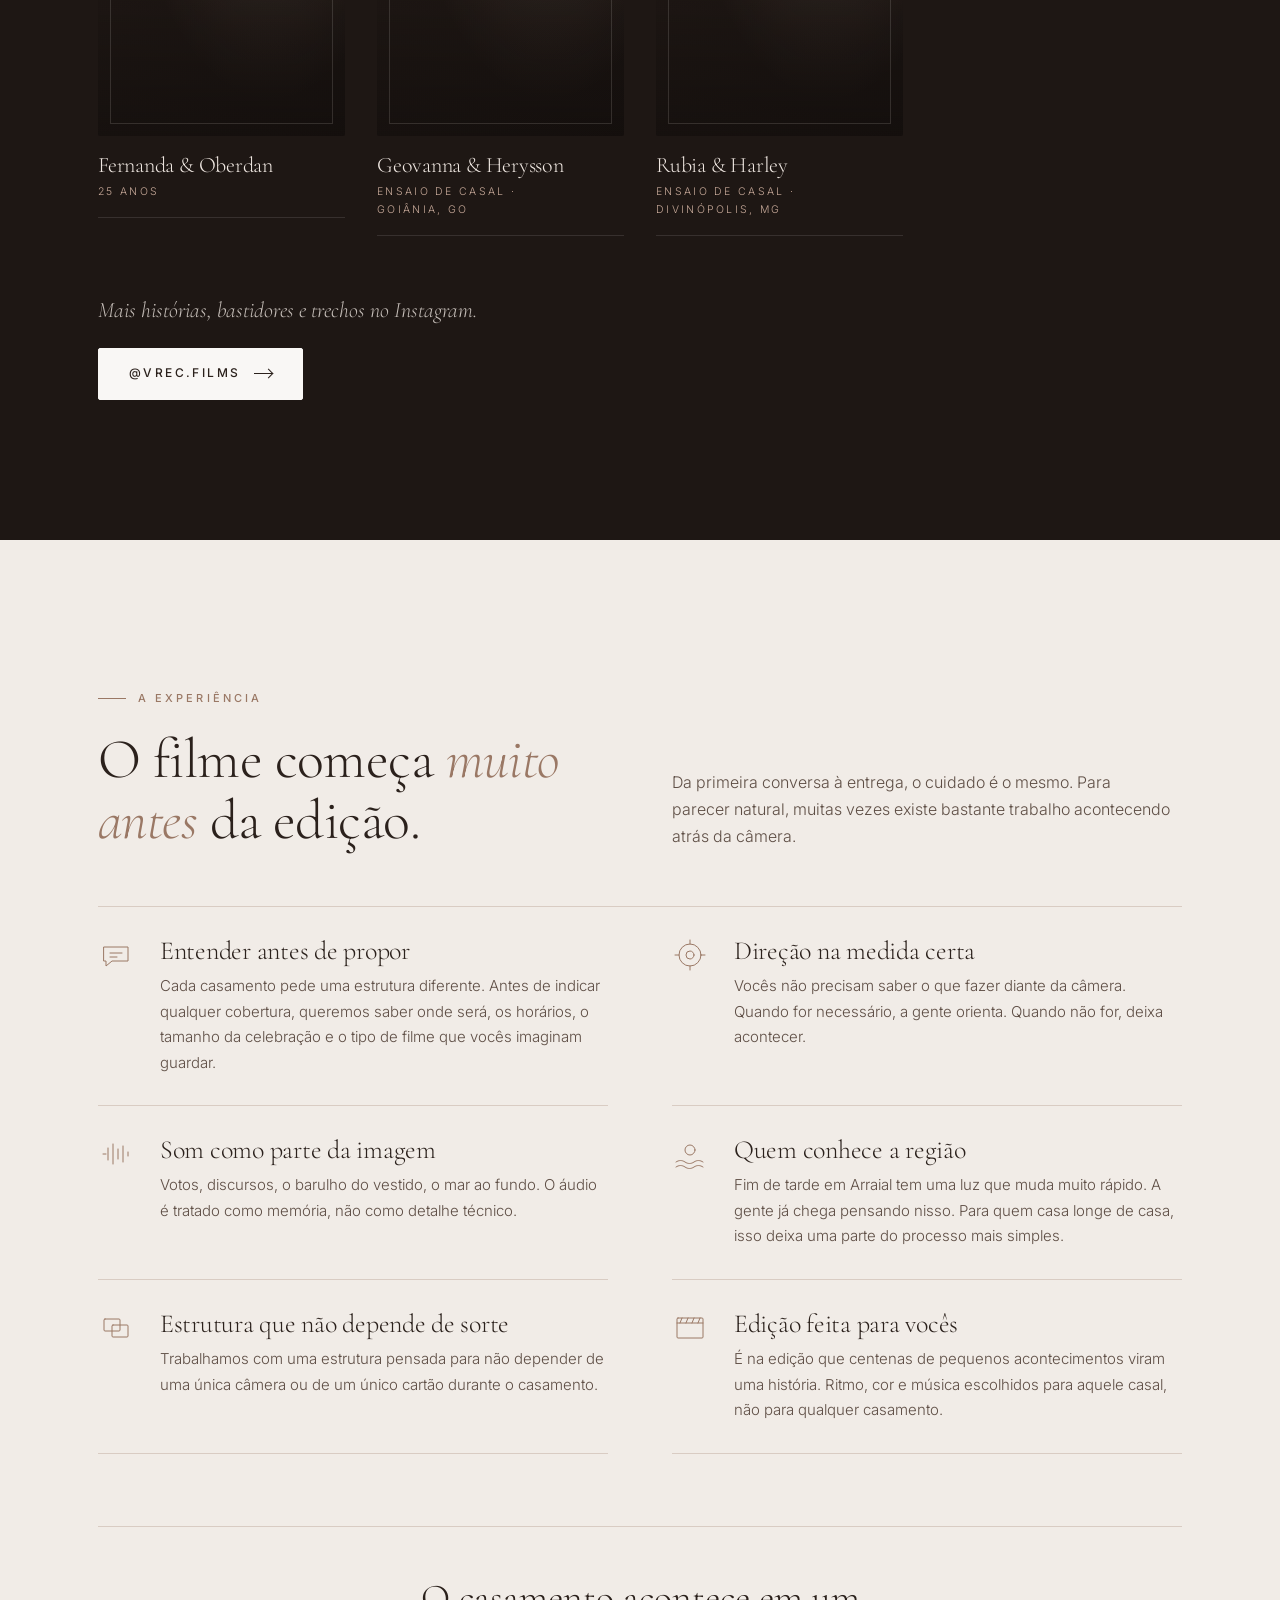
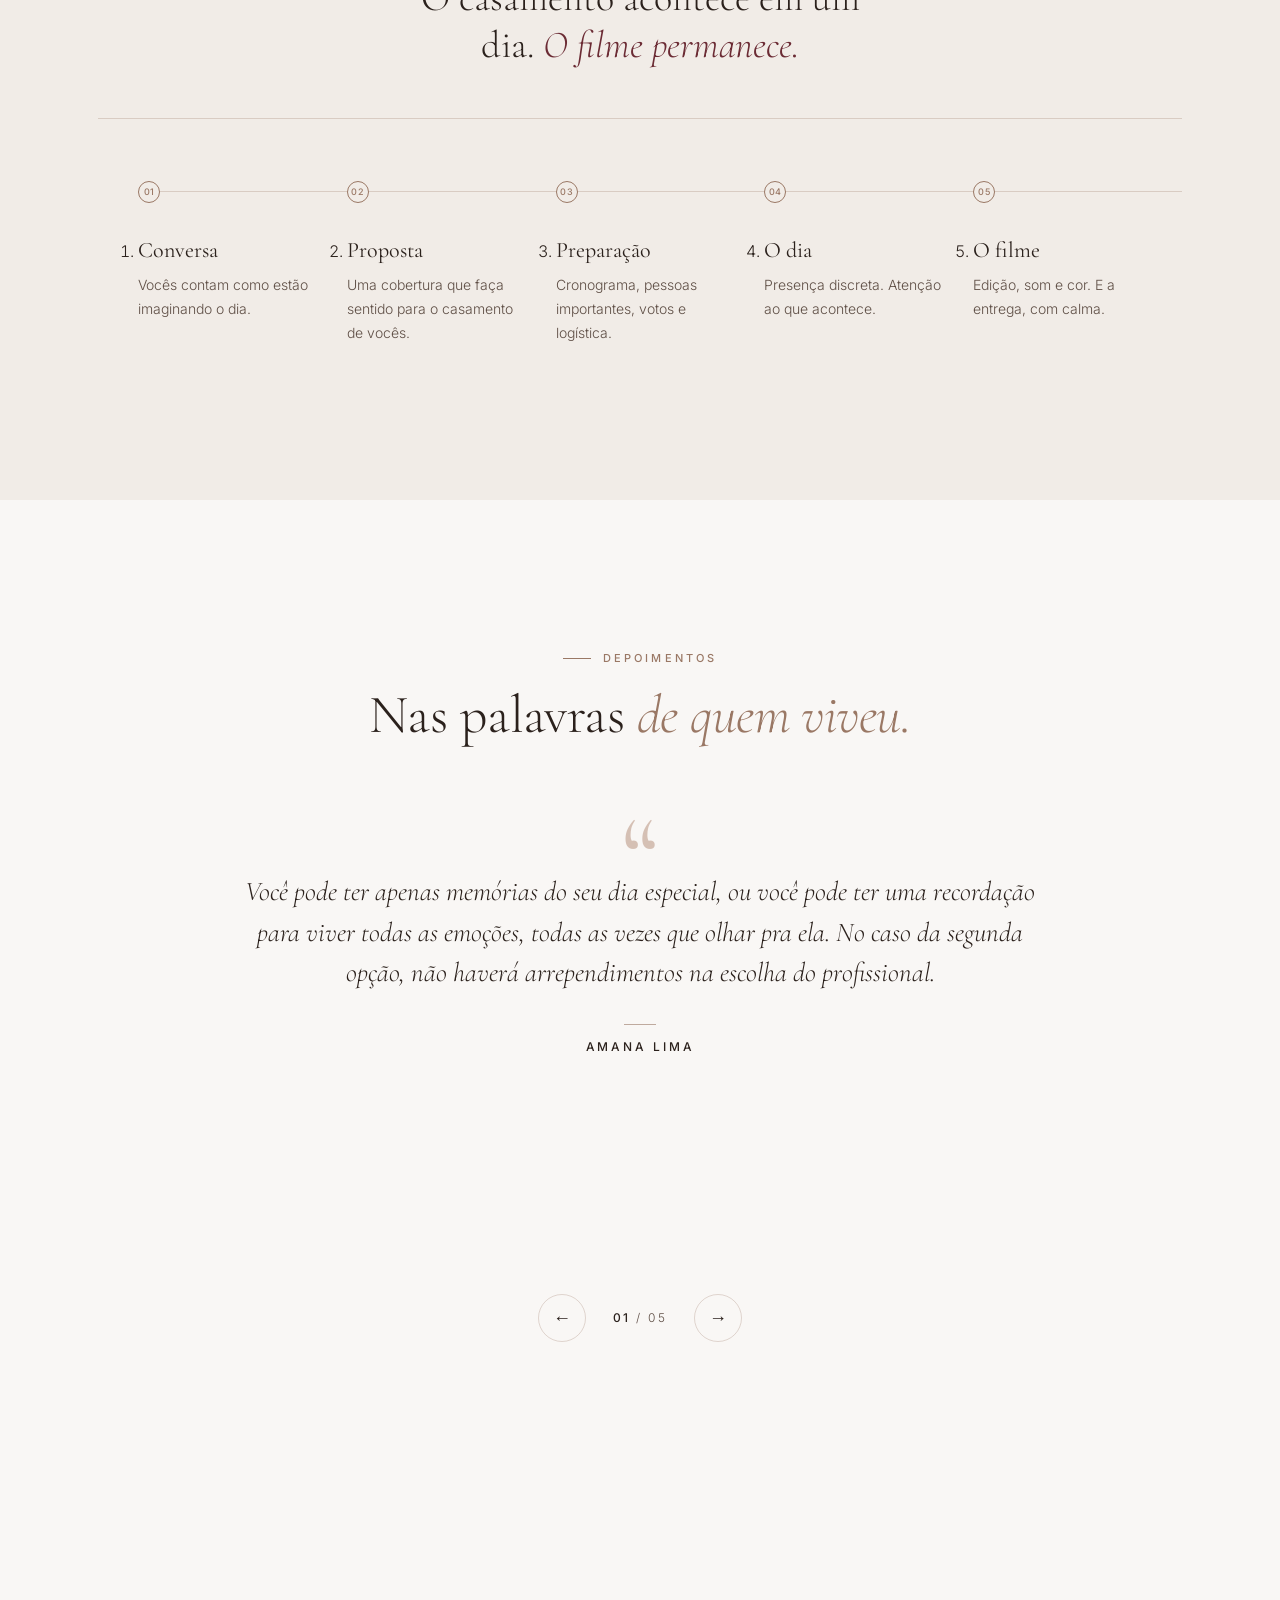
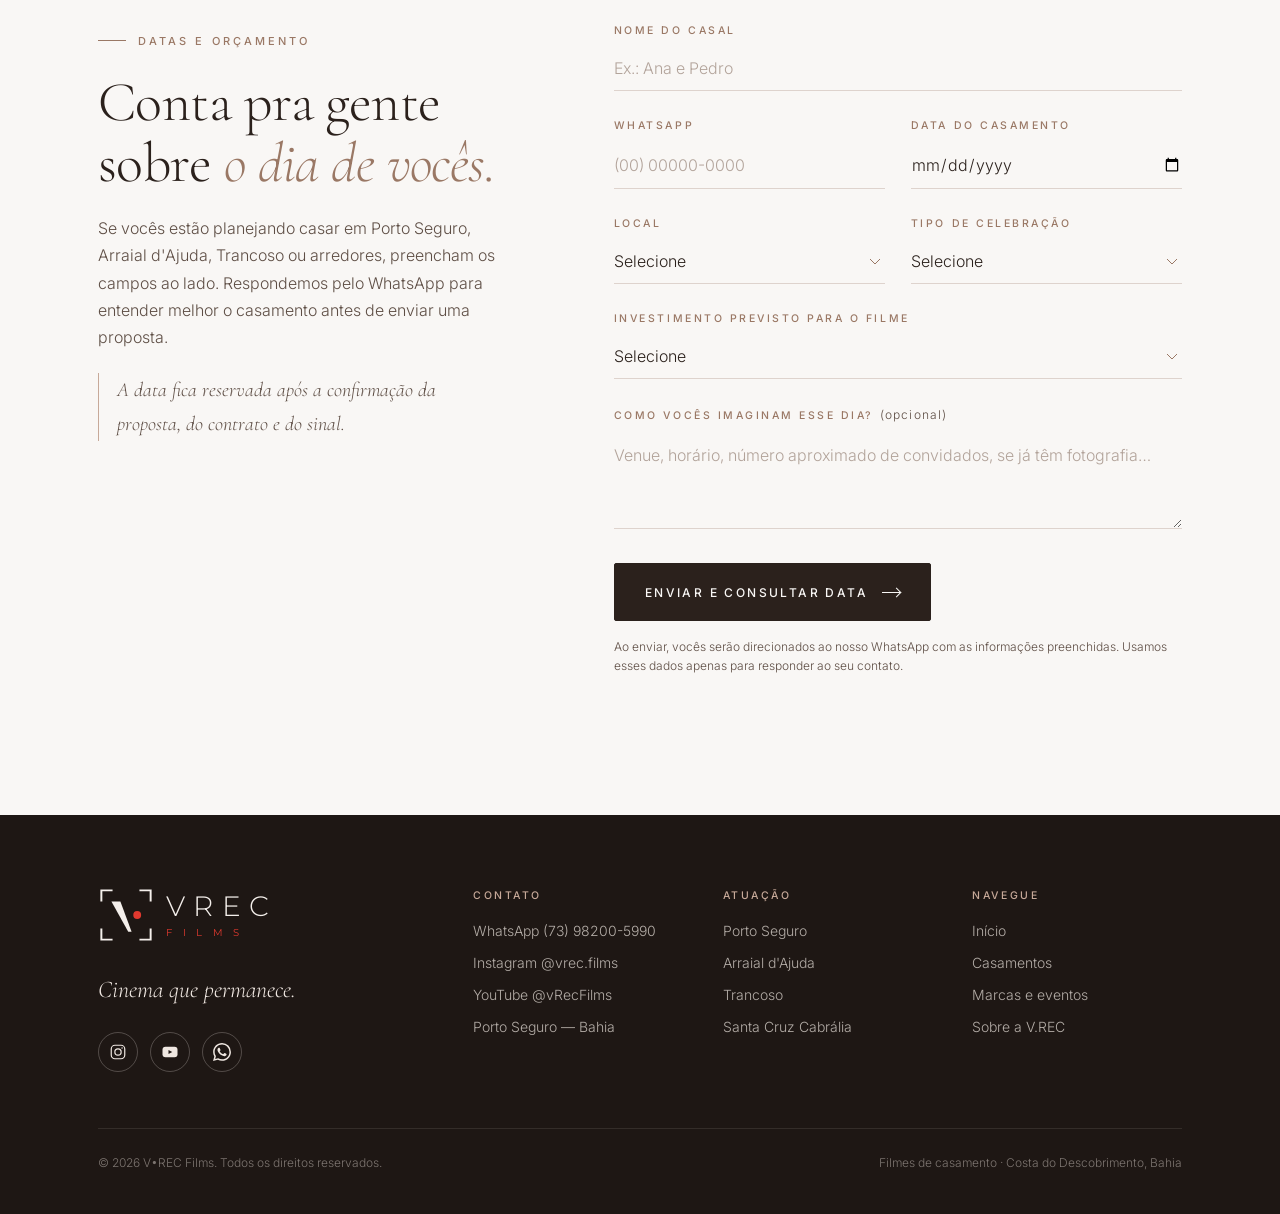
==== commit 658cf804: "Página de Liliane & Leandro no Maion Hotel, Praia do Espelho Co-Authored-By: Claude Opus 5.5 <norepl" ====
--- a/casamentos/index.html
+++ b/casamentos/index.html
@@ -184,12 +184,12 @@
         </div>
         <div class="film__info">
           <h3 class="film__title">Liliane &amp; Leandro</h3>
-          <span class="film__type">Renovação de votos · 25 anos</span>
-        </div>
-      </article>
-    </div>
-
-    <p class="reveal" style="margin-top:28px;color:rgba(239,231,225,.66)">Histórias completas: <a href="samilly-e-caio-trama-club-trancoso/" style="color:inherit;text-decoration:underline">Samilly &amp; Caio no Trama Club, Trancoso</a> · <a href="mila-e-igor-azorai-santa-cruz-cabralia/" style="color:inherit;text-decoration:underline">Mila &amp; Igor no Azorai, Santa Cruz Cabrália</a> · <a href="paula-e-otto-miola-praia-porto-seguro/" style="color:inherit;text-decoration:underline">Paula &amp; Otto no Miola Praia, Porto Seguro</a> · <a href="suzane-e-argeu-miola-praia-porto-seguro/" style="color:inherit;text-decoration:underline">Suzane &amp; Argeu no Miola Praia, Porto Seguro</a> · <a href="julia-e-ryan-pousada-rio-da-vila-porto-seguro/" style="color:inherit;text-decoration:underline">Julia &amp; Ryan na Pousada Rio da Vila, Porto Seguro</a> · <a href="dani-e-janio-uiki-parracho-arraial-dajuda/" style="color:inherit;text-decoration:underline">Dani &amp; Jânio no Uíki Parracho, Arraial d'Ajuda</a></p>
+          <span class="film__type">Renovação de votos · 25 anos · Praia do Espelho</span>
+        </div>
+      </article>
+    </div>
+
+    <p class="reveal" style="margin-top:28px;color:rgba(239,231,225,.66)">Histórias completas: <a href="samilly-e-caio-trama-club-trancoso/" style="color:inherit;text-decoration:underline">Samilly &amp; Caio no Trama Club, Trancoso</a> · <a href="mila-e-igor-azorai-santa-cruz-cabralia/" style="color:inherit;text-decoration:underline">Mila &amp; Igor no Azorai, Santa Cruz Cabrália</a> · <a href="paula-e-otto-miola-praia-porto-seguro/" style="color:inherit;text-decoration:underline">Paula &amp; Otto no Miola Praia, Porto Seguro</a> · <a href="suzane-e-argeu-miola-praia-porto-seguro/" style="color:inherit;text-decoration:underline">Suzane &amp; Argeu no Miola Praia, Porto Seguro</a> · <a href="julia-e-ryan-pousada-rio-da-vila-porto-seguro/" style="color:inherit;text-decoration:underline">Julia &amp; Ryan na Pousada Rio da Vila, Porto Seguro</a> · <a href="dani-e-janio-uiki-parracho-arraial-dajuda/" style="color:inherit;text-decoration:underline">Dani &amp; Jânio no Uíki Parracho, Arraial d'Ajuda</a> · <a href="liliane-e-leandro-maion-hotel-praia-do-espelho/" style="color:inherit;text-decoration:underline">Liliane &amp; Leandro no Maion Hotel, Praia do Espelho</a></p>
 
     <div class="shorts-head reveal">
       <h3>Pré-weddings</h3>
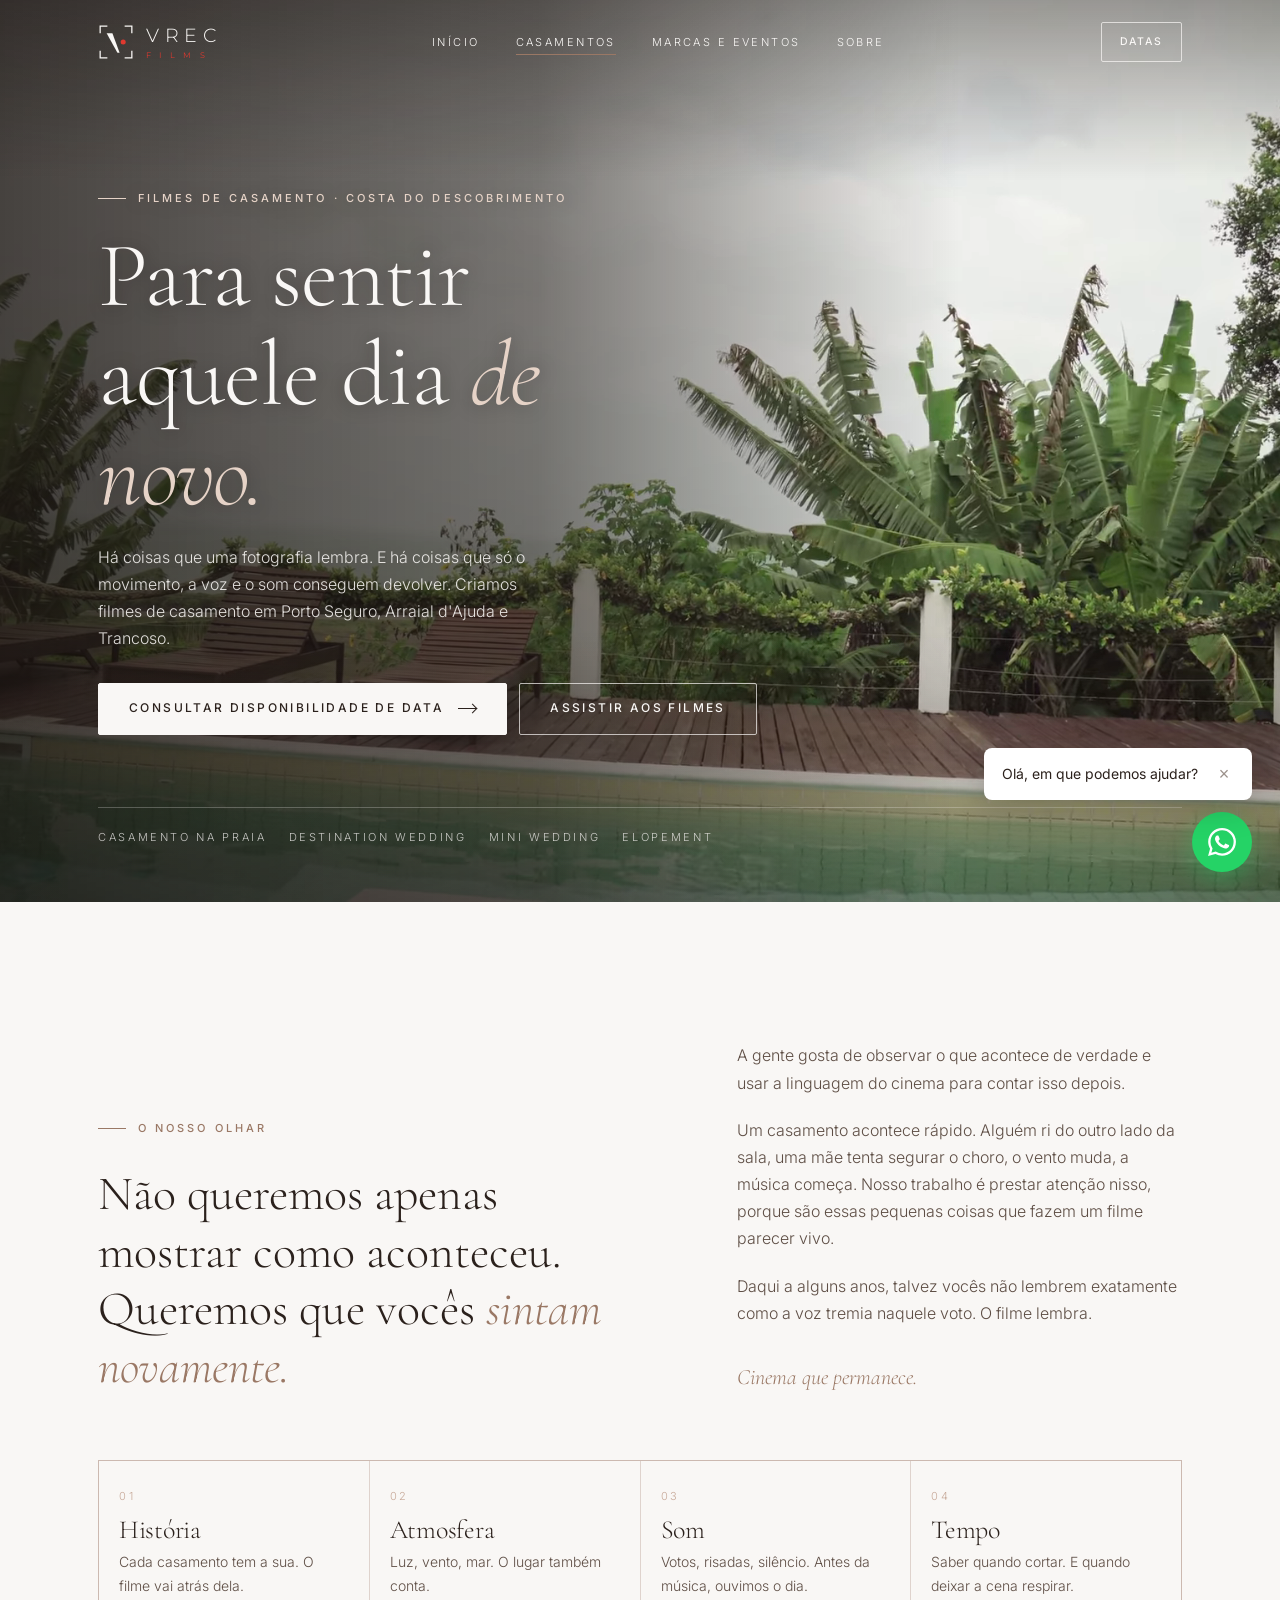
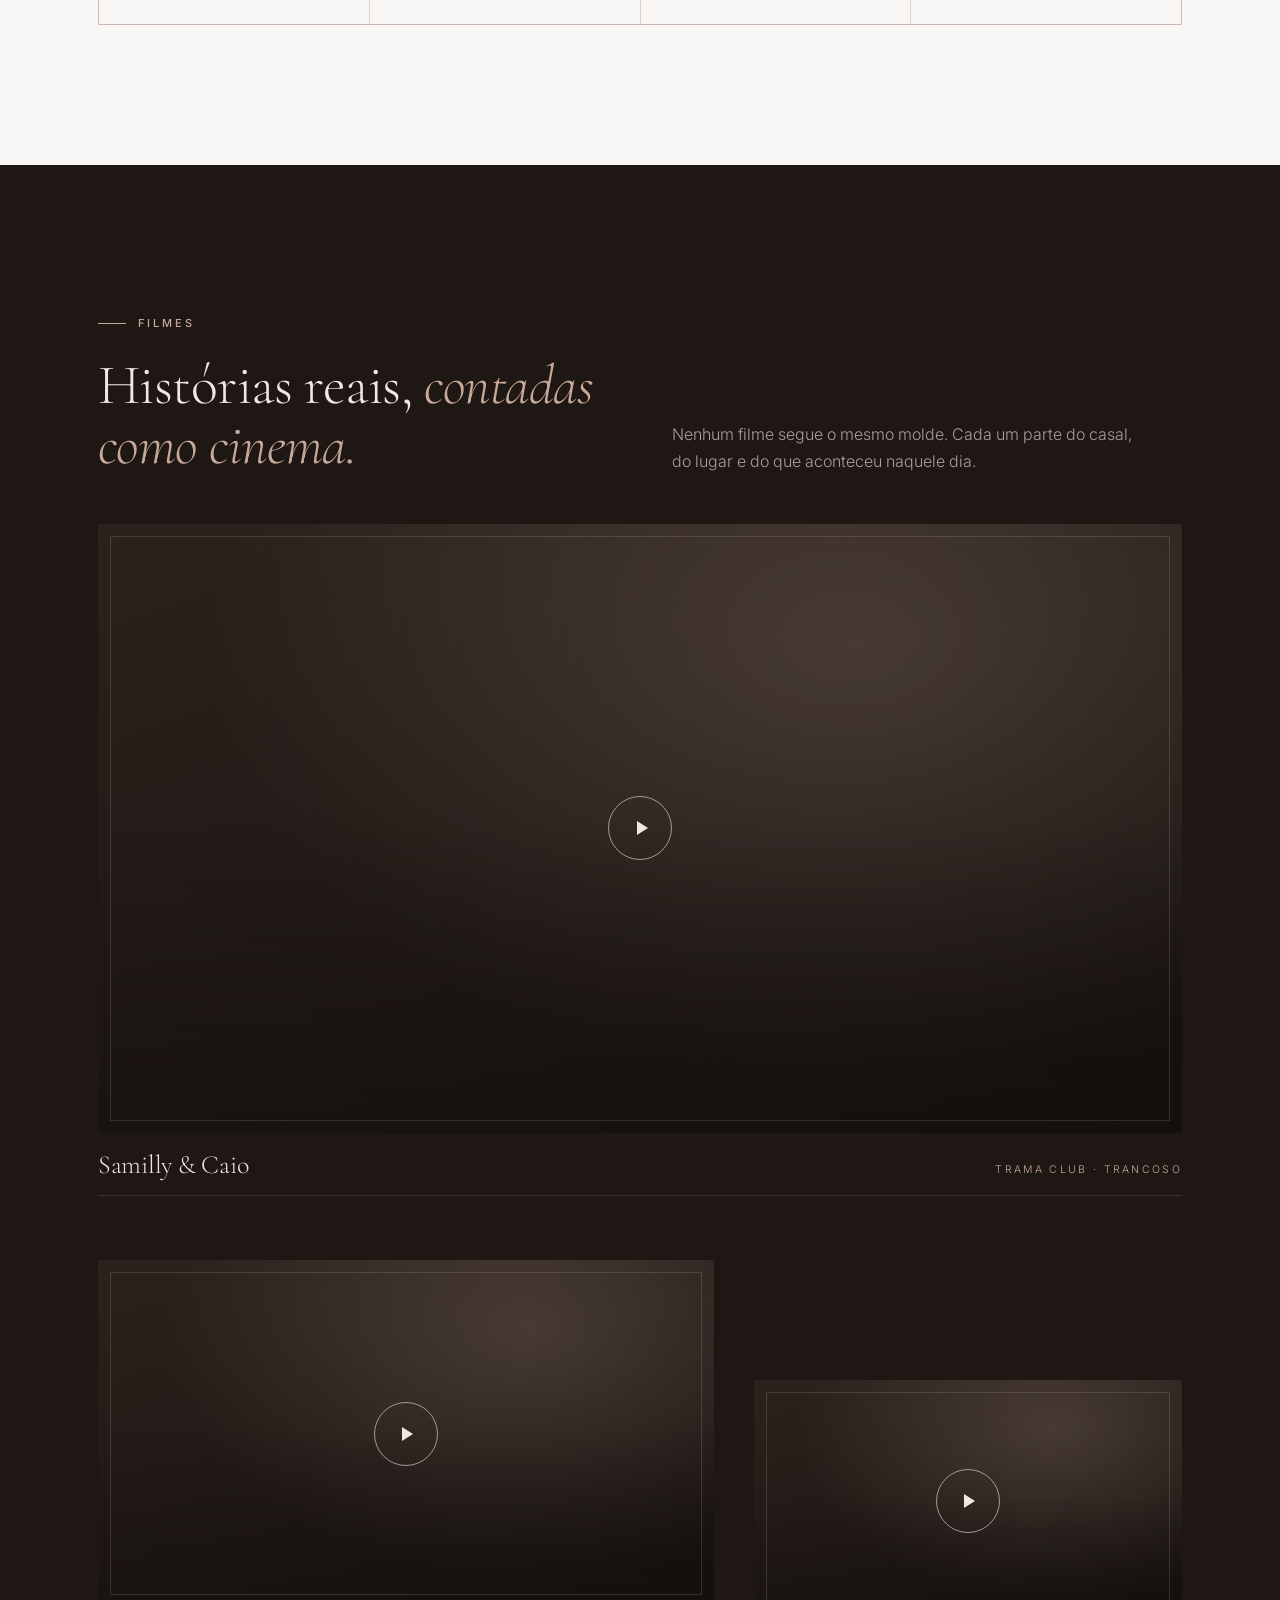
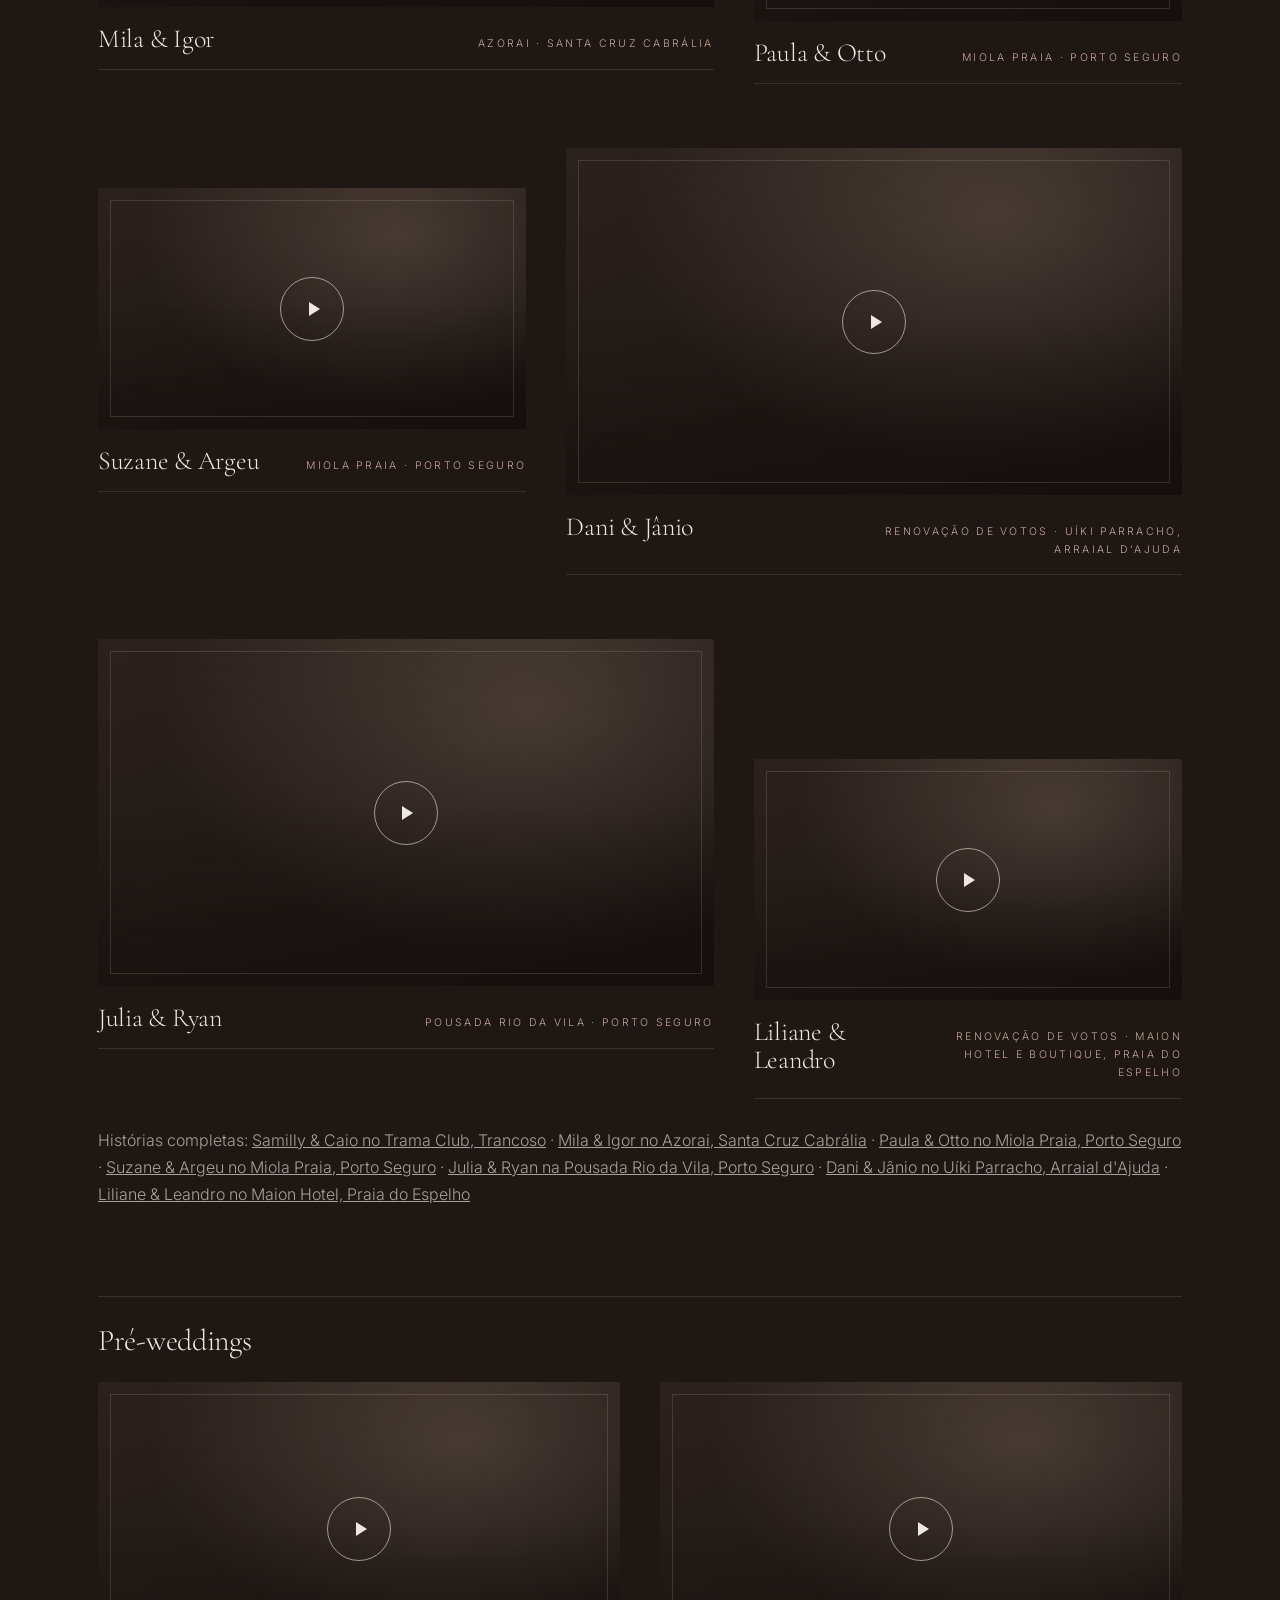
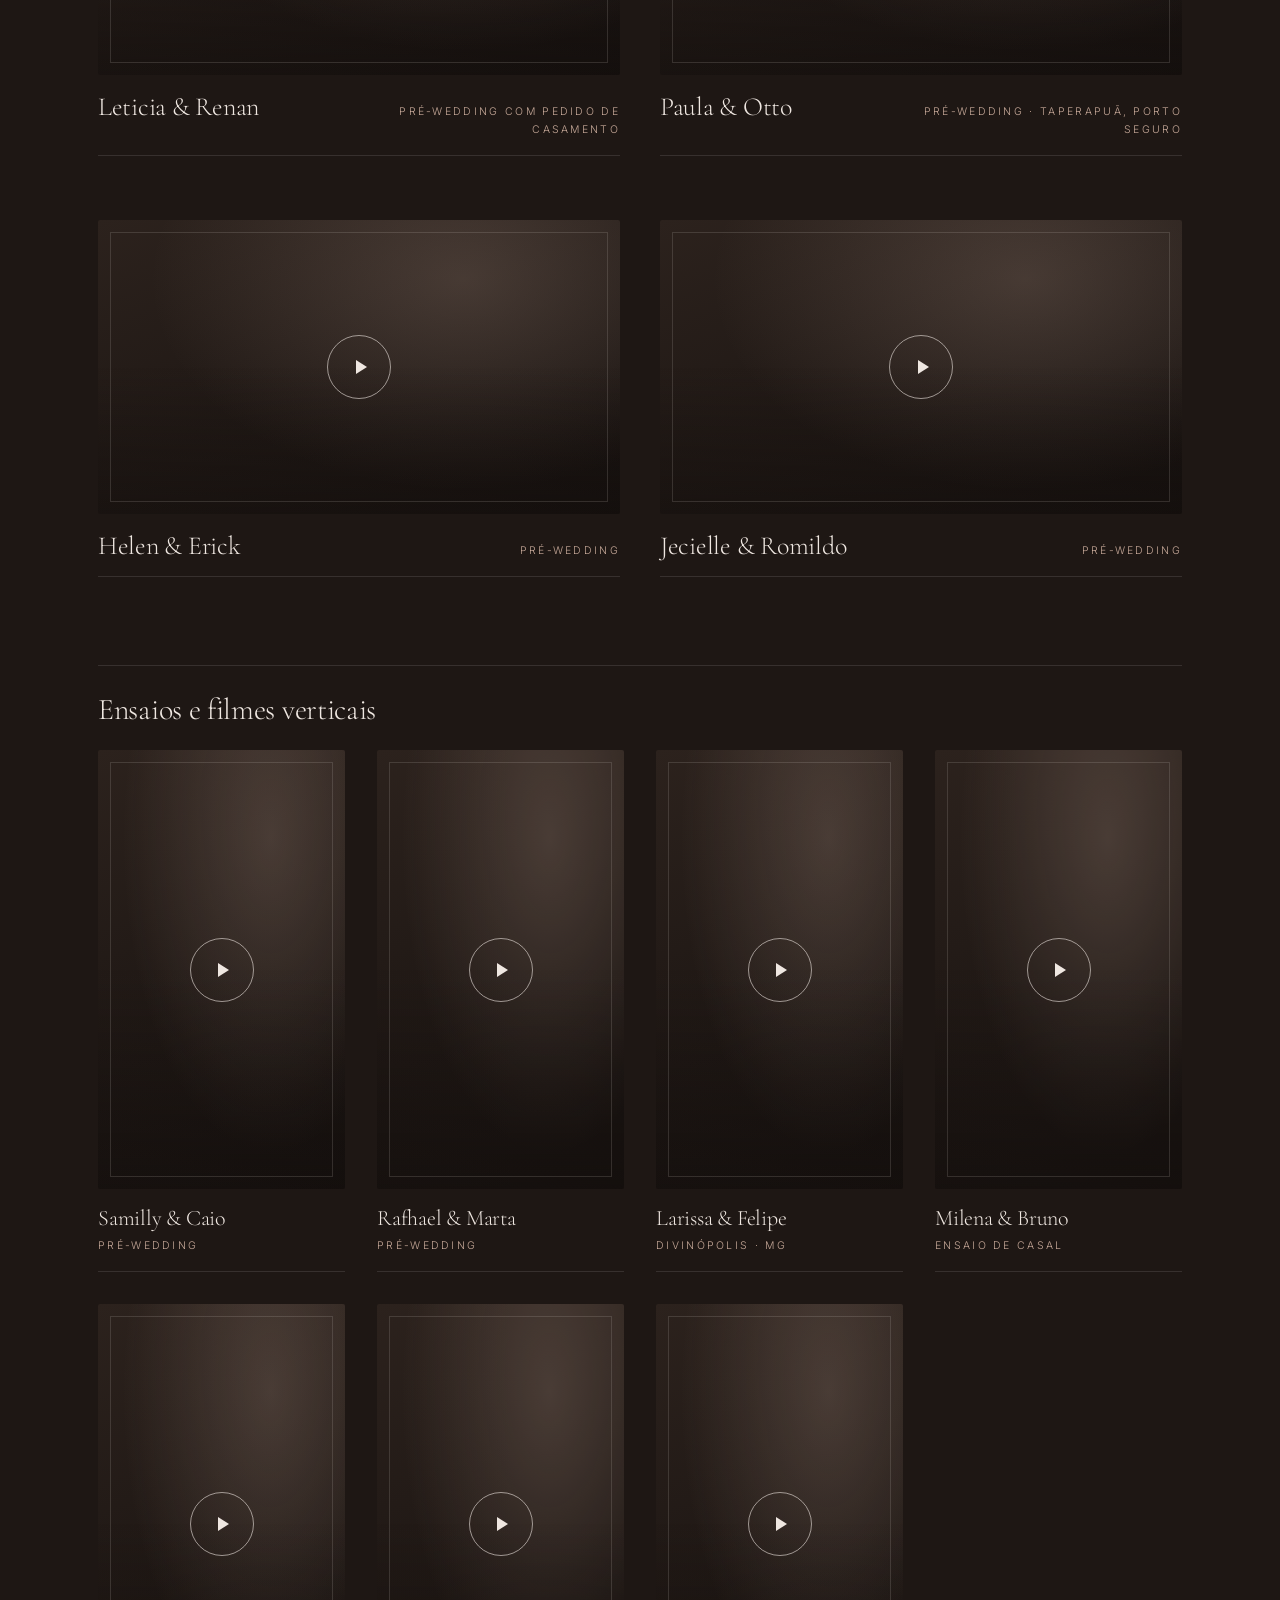
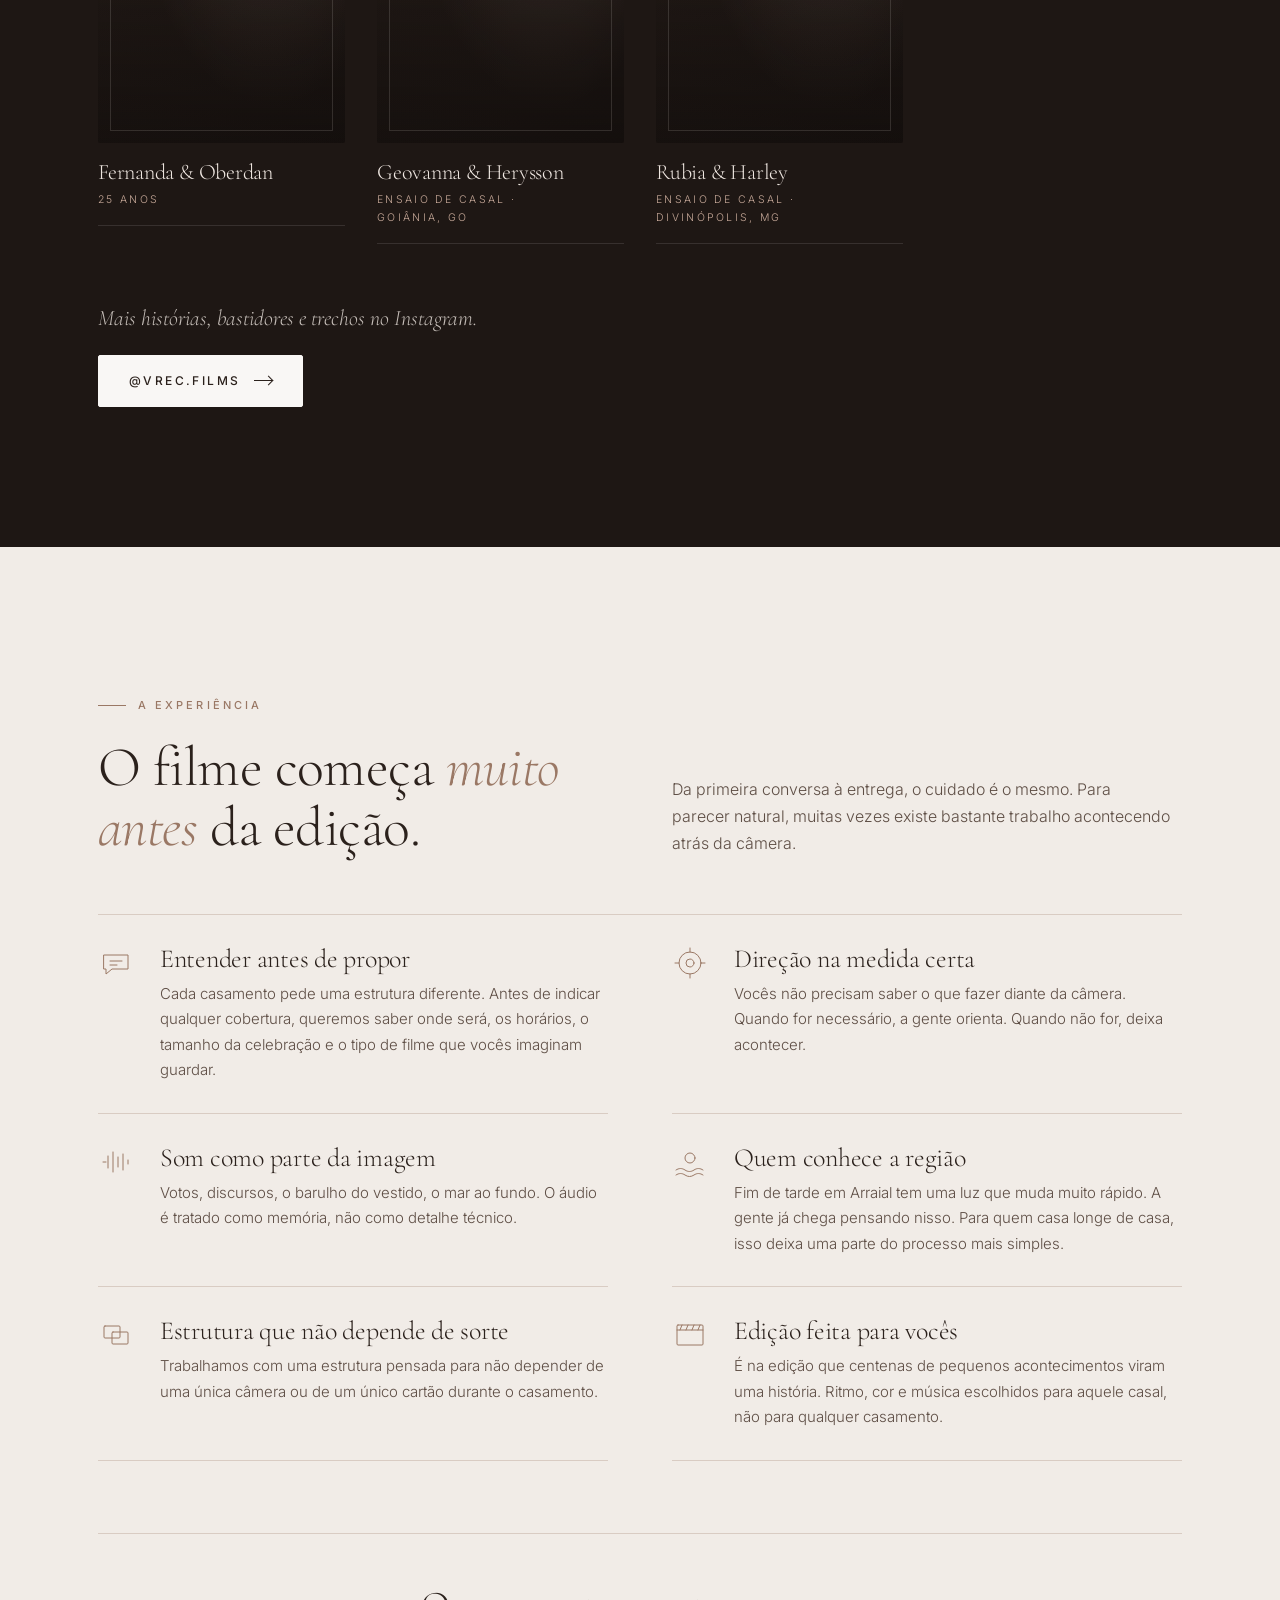
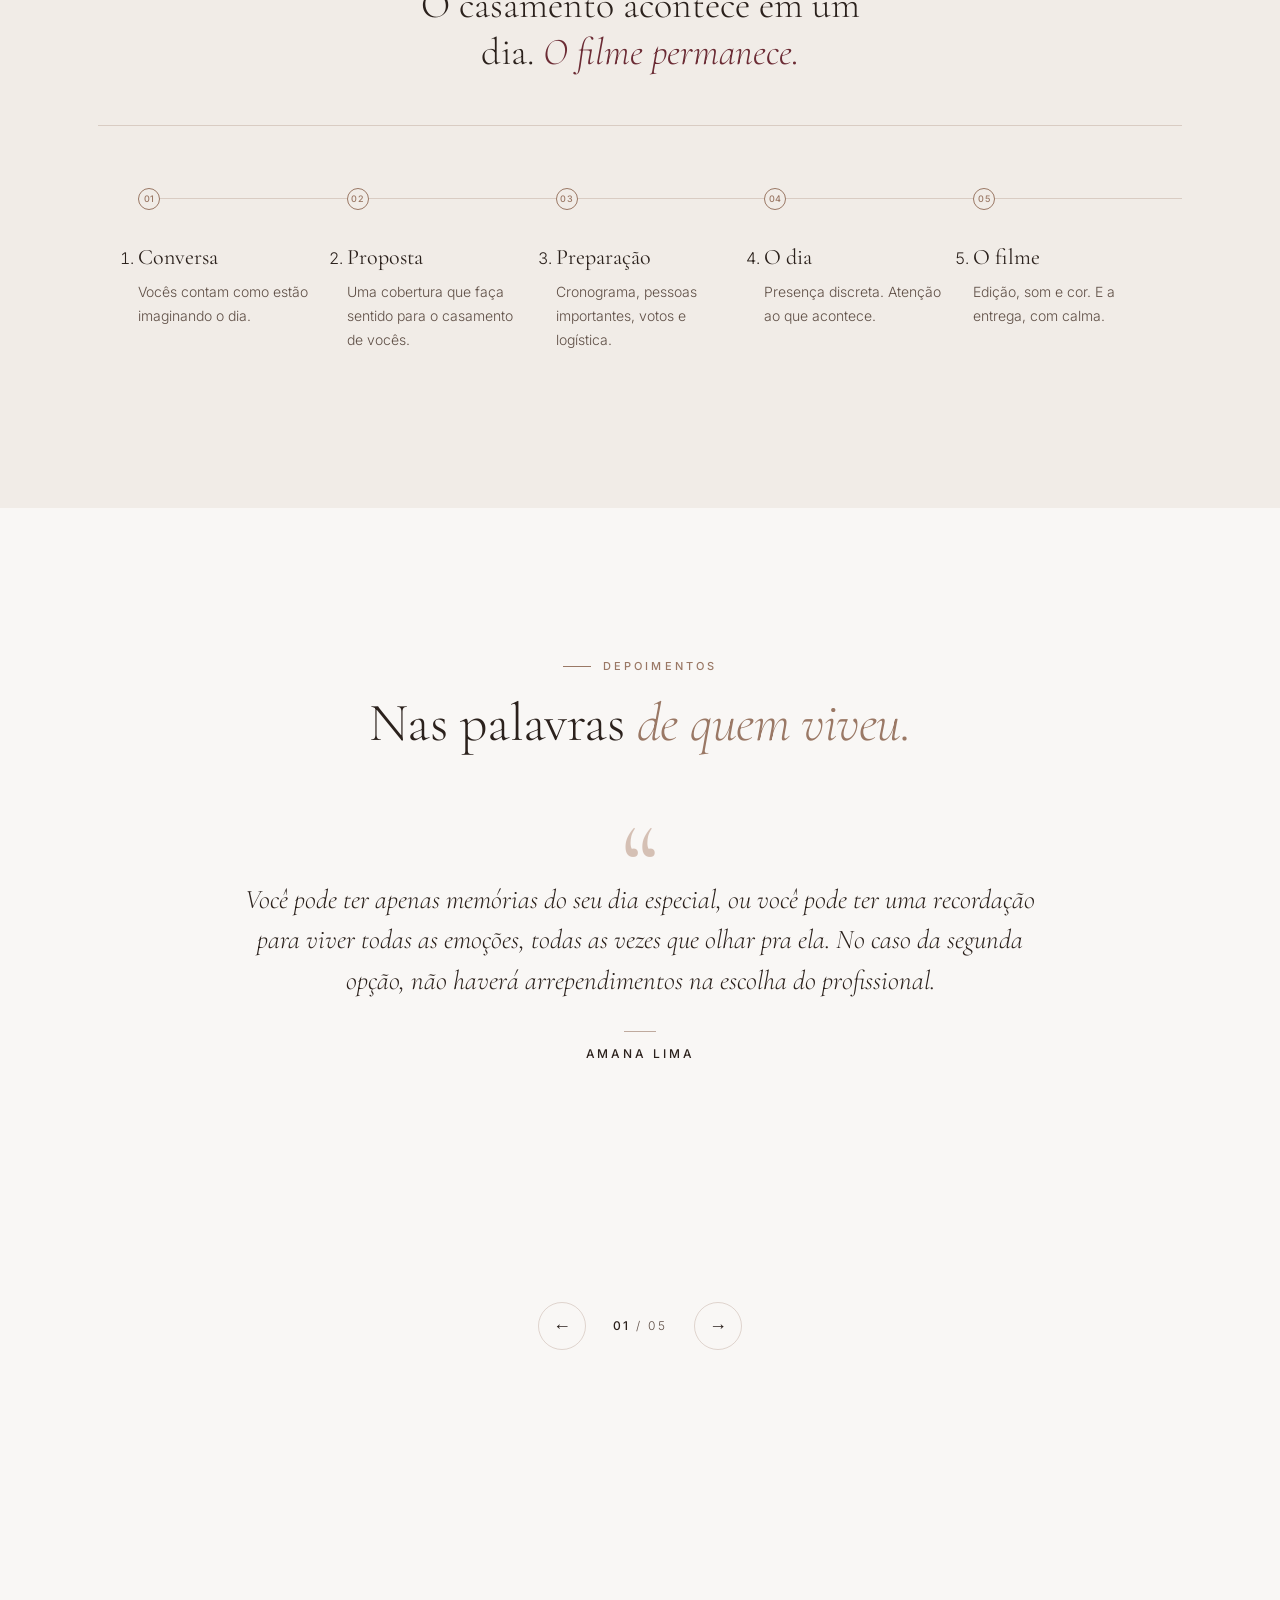
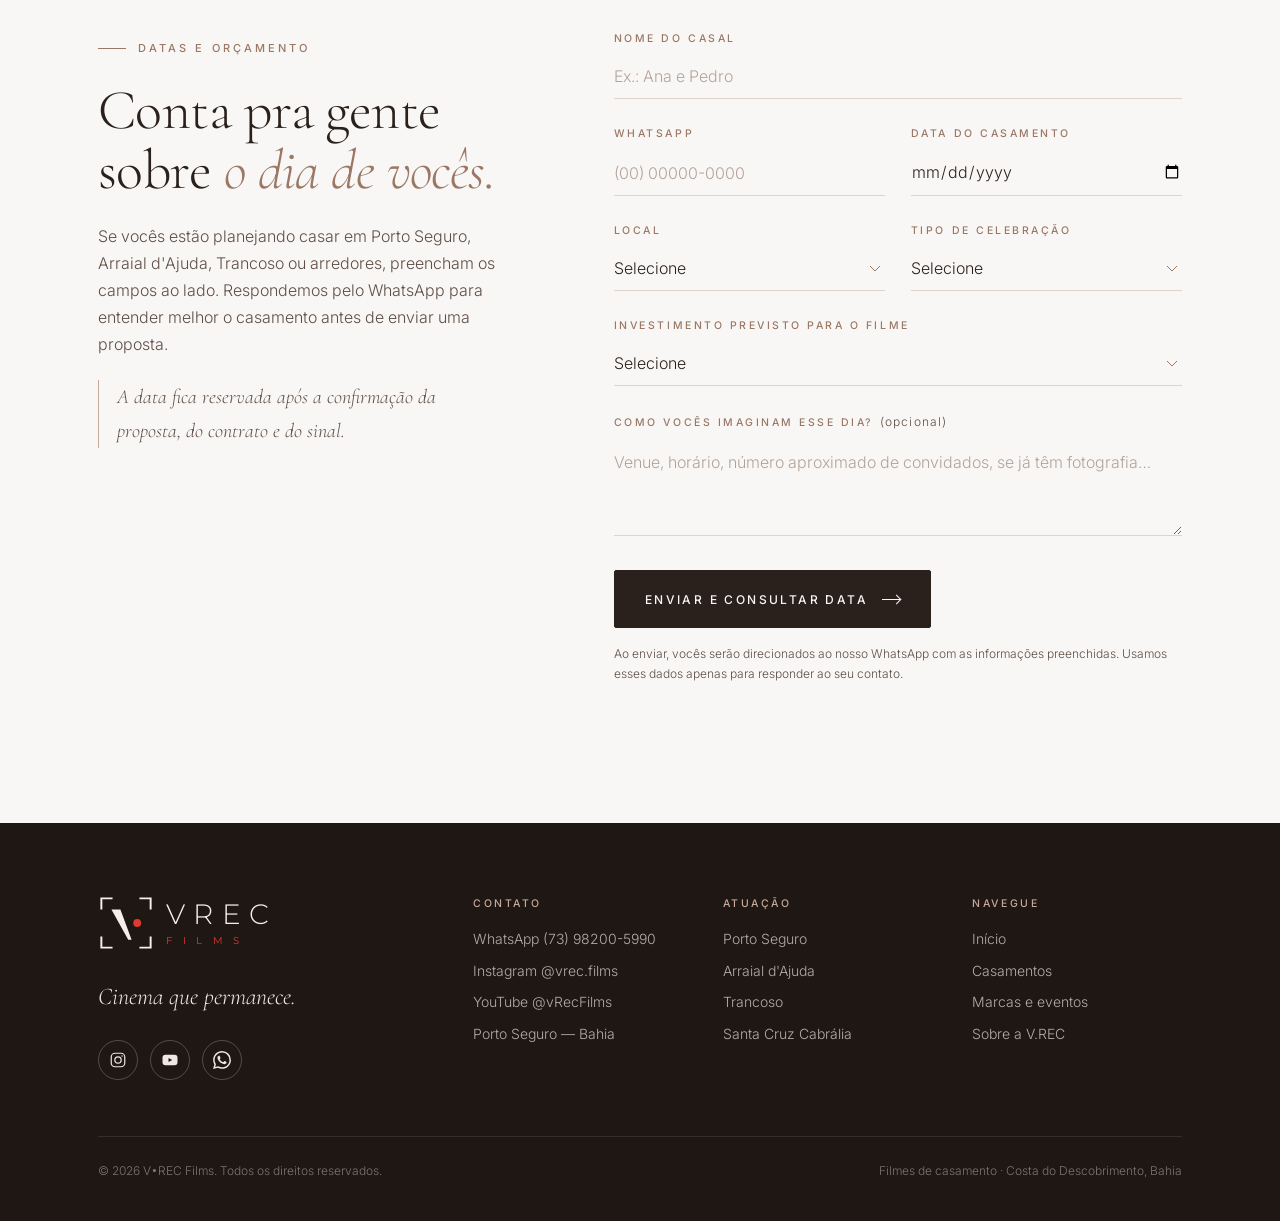
==== commit 01b4bfb5: "Update film type description for wedding event" ====
--- a/casamentos/index.html
+++ b/casamentos/index.html
@@ -184,7 +184,7 @@
         </div>
         <div class="film__info">
           <h3 class="film__title">Liliane &amp; Leandro</h3>
-          <span class="film__type">Renovação de votos · 25 anos · Praia do Espelho</span>
+          <span class="film__type">Renovação de votos · MAION Hotel e Boutique, Praia do Espelho</span>
         </div>
       </article>
     </div>
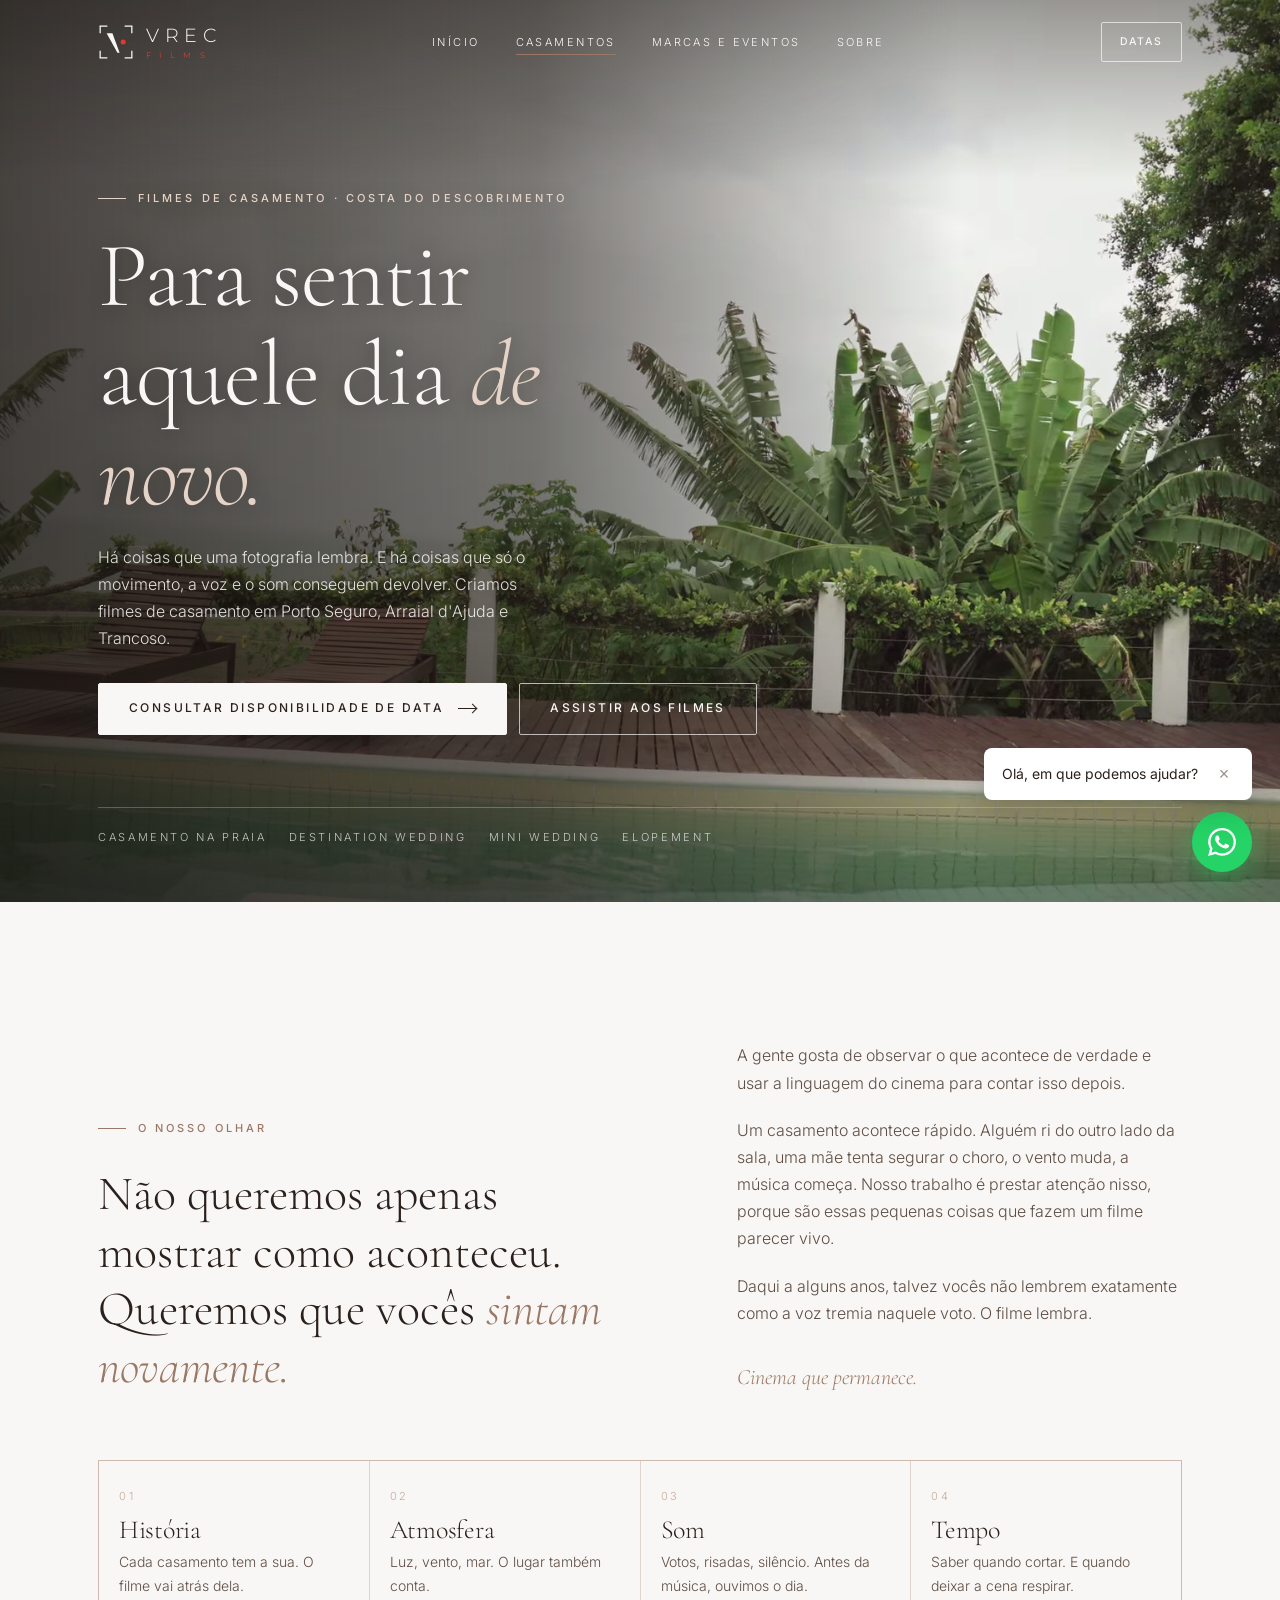
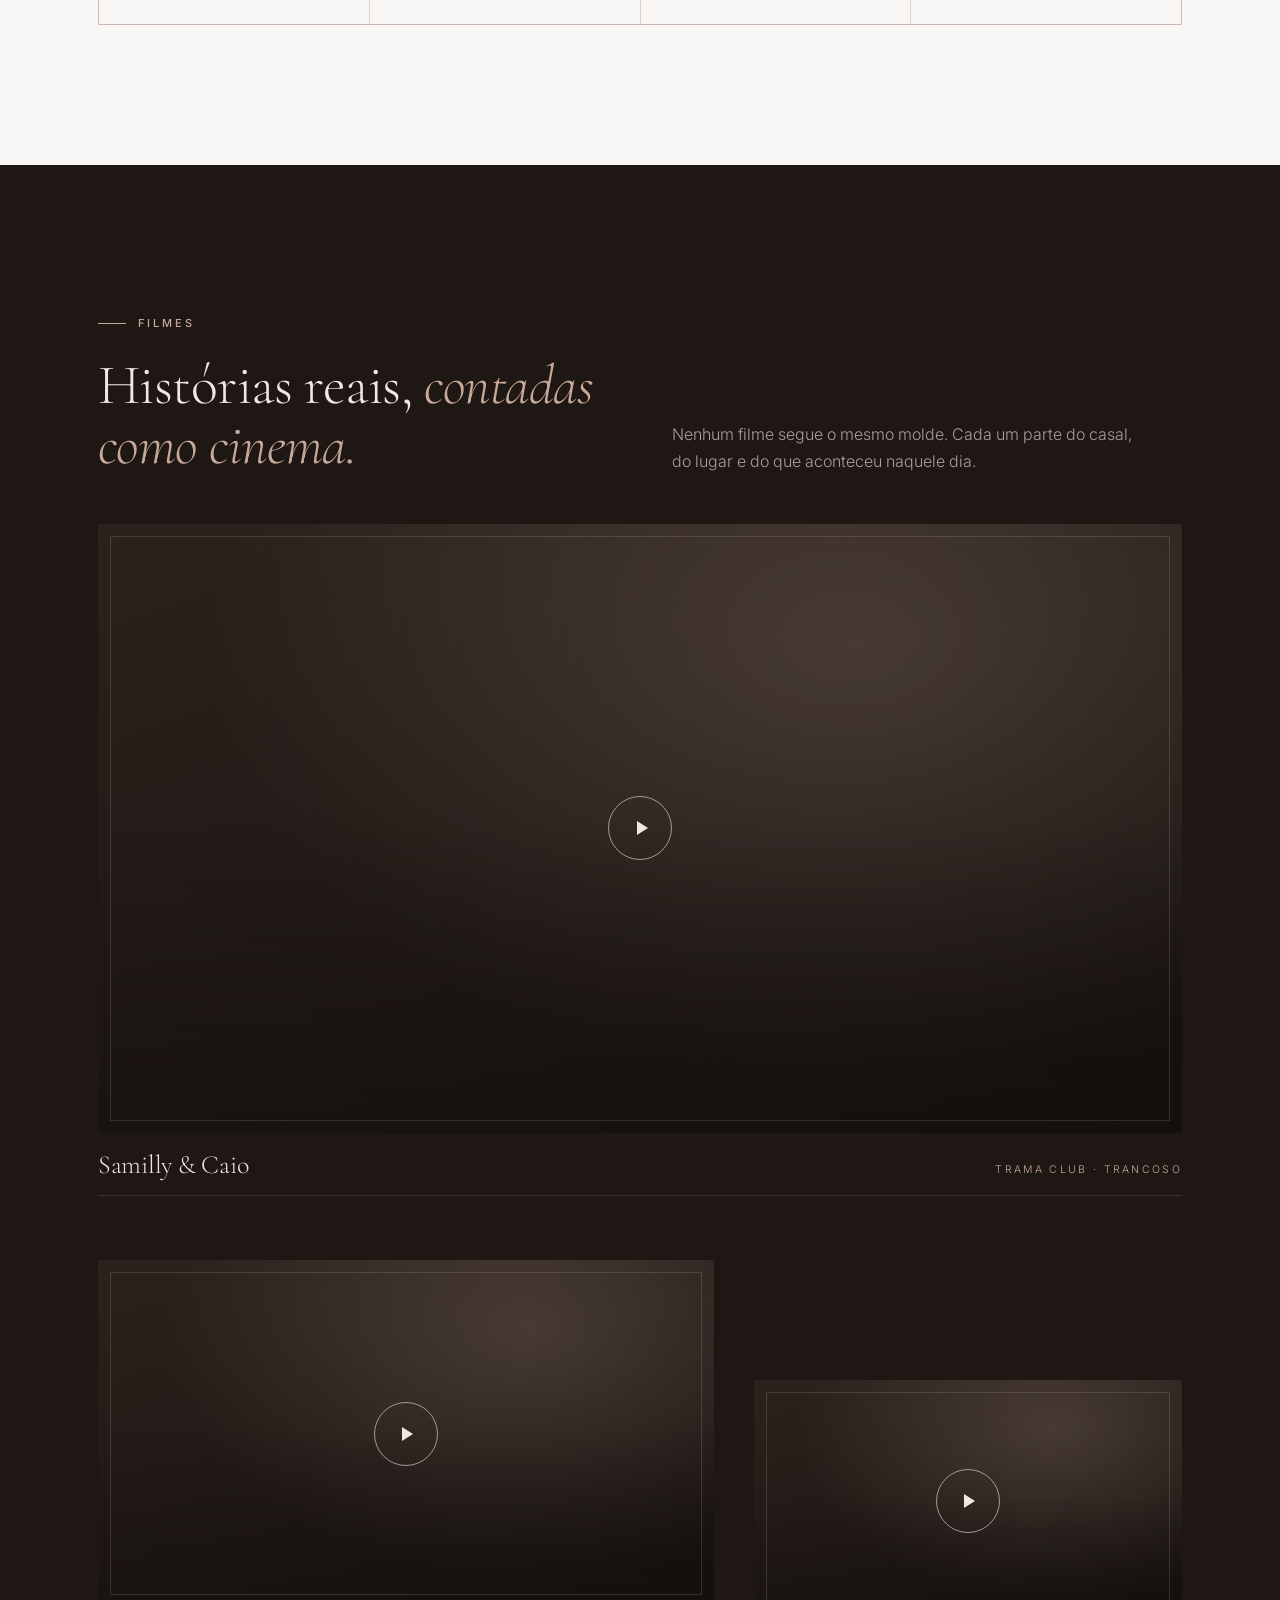
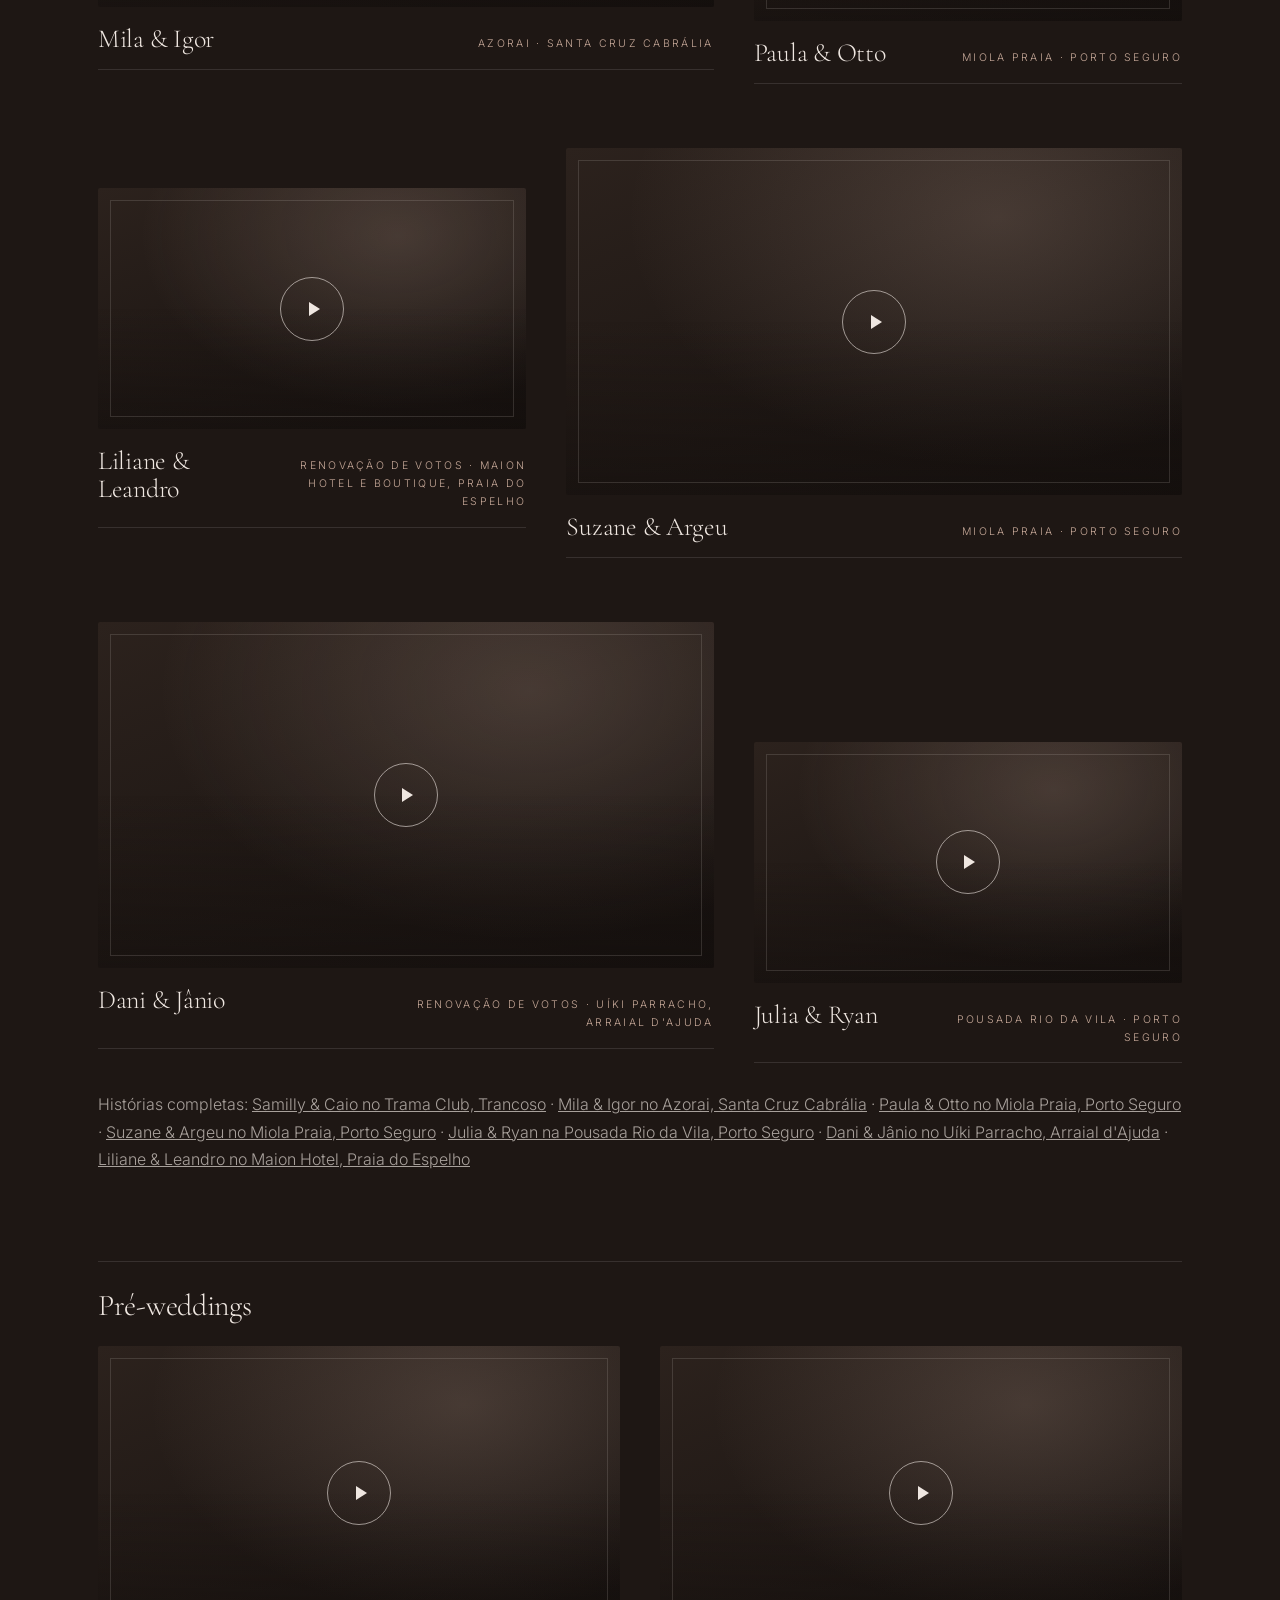
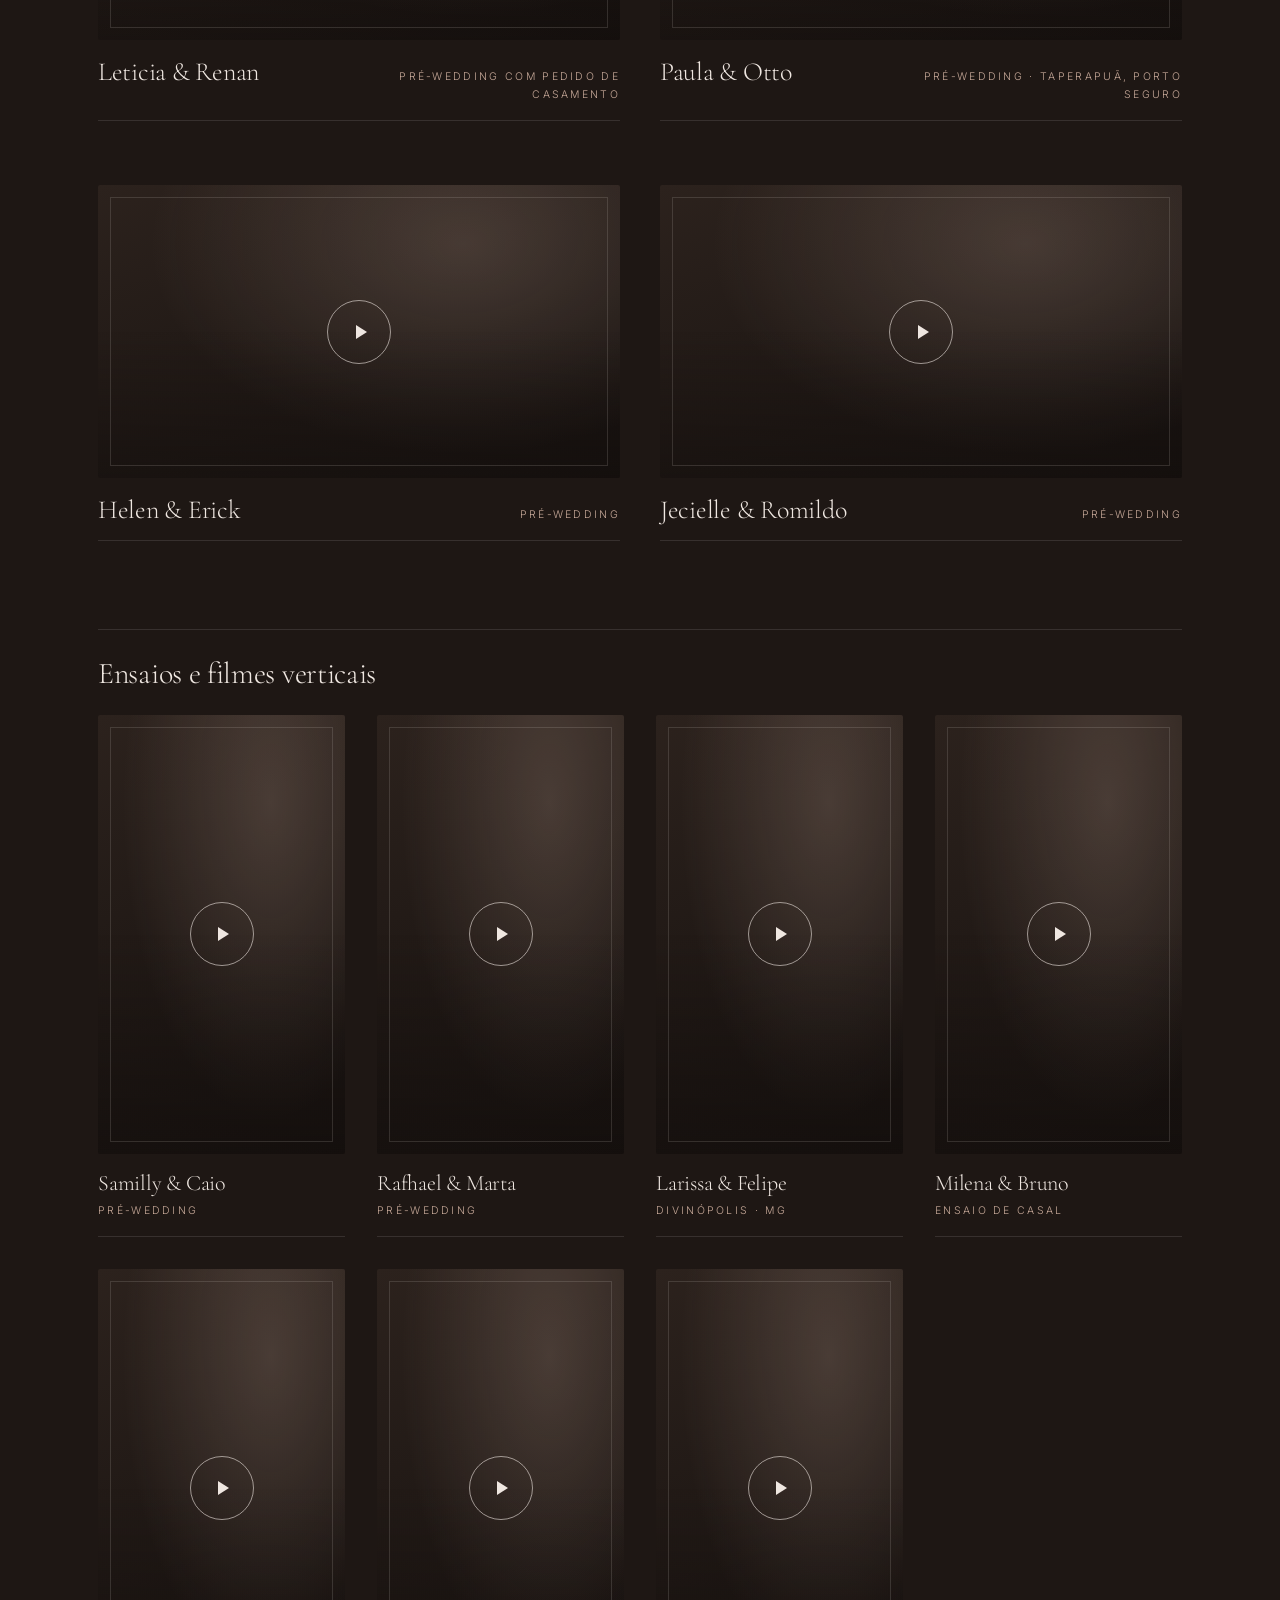
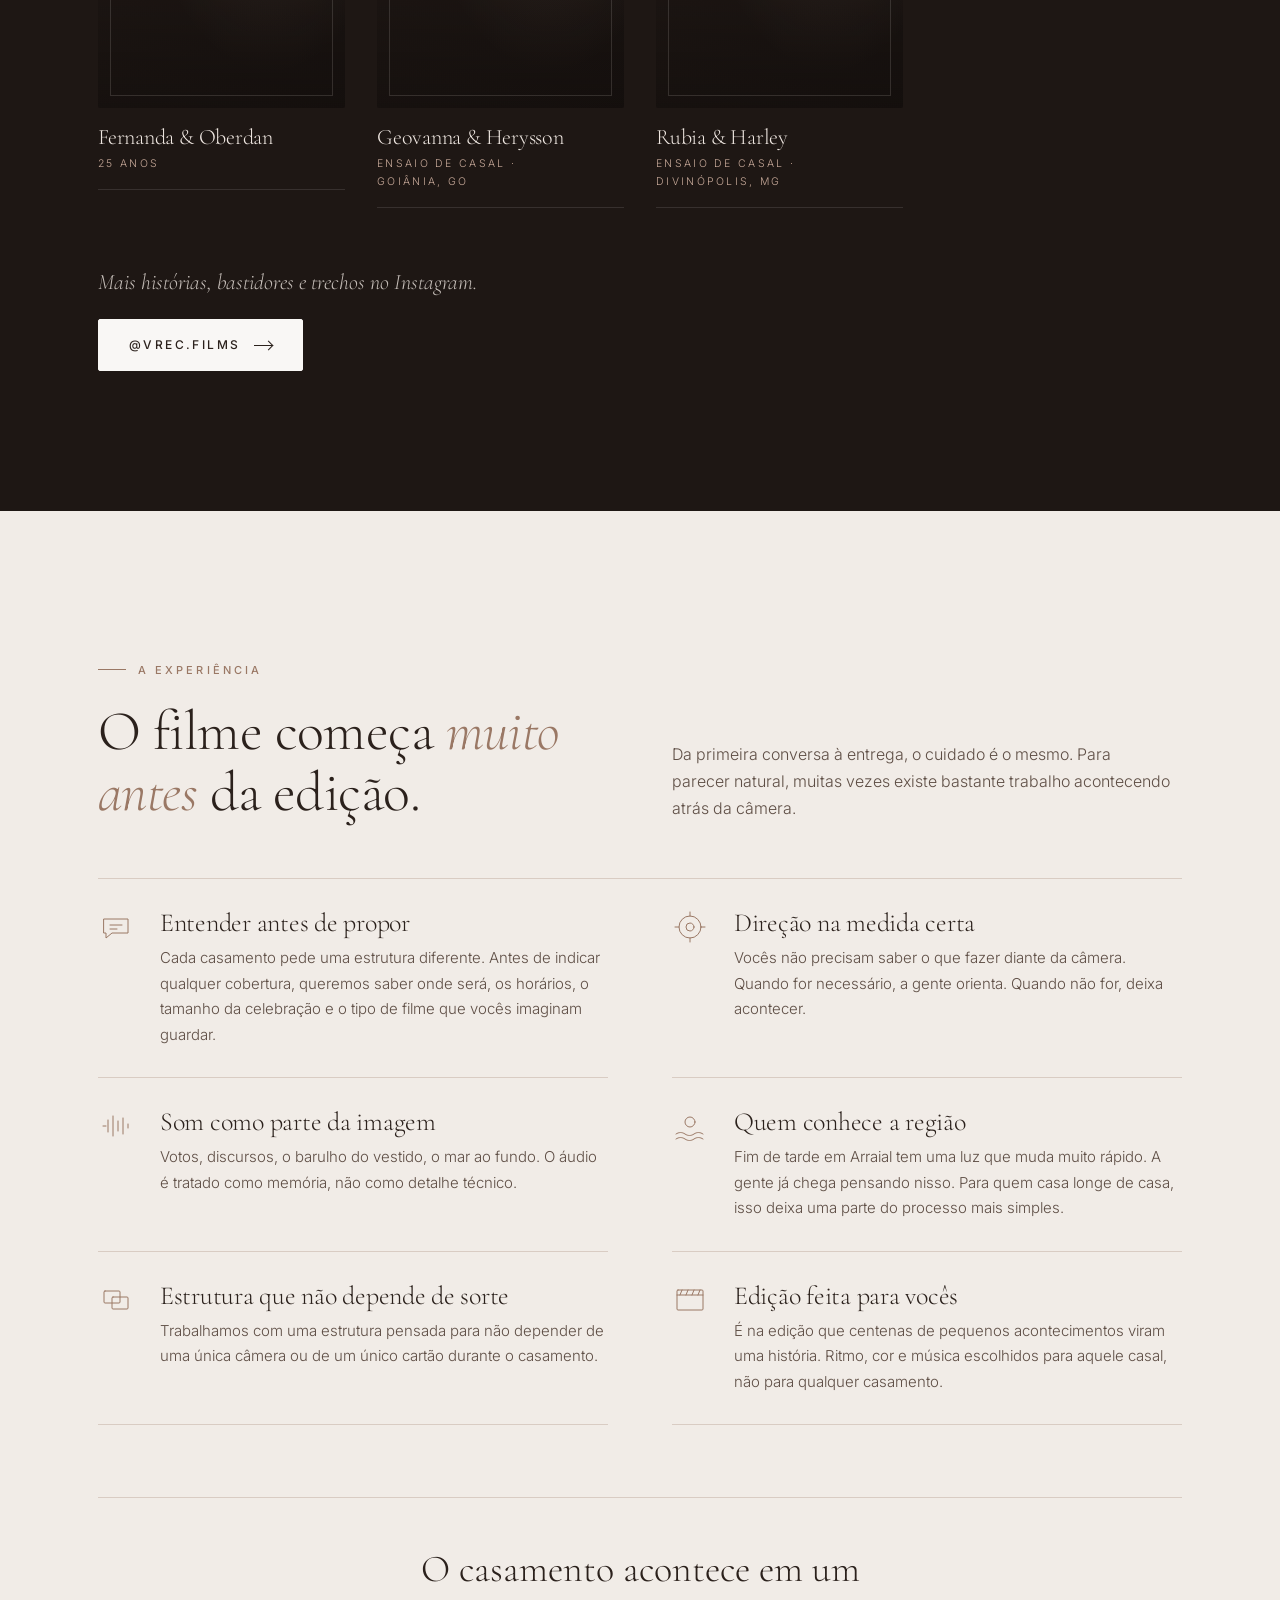
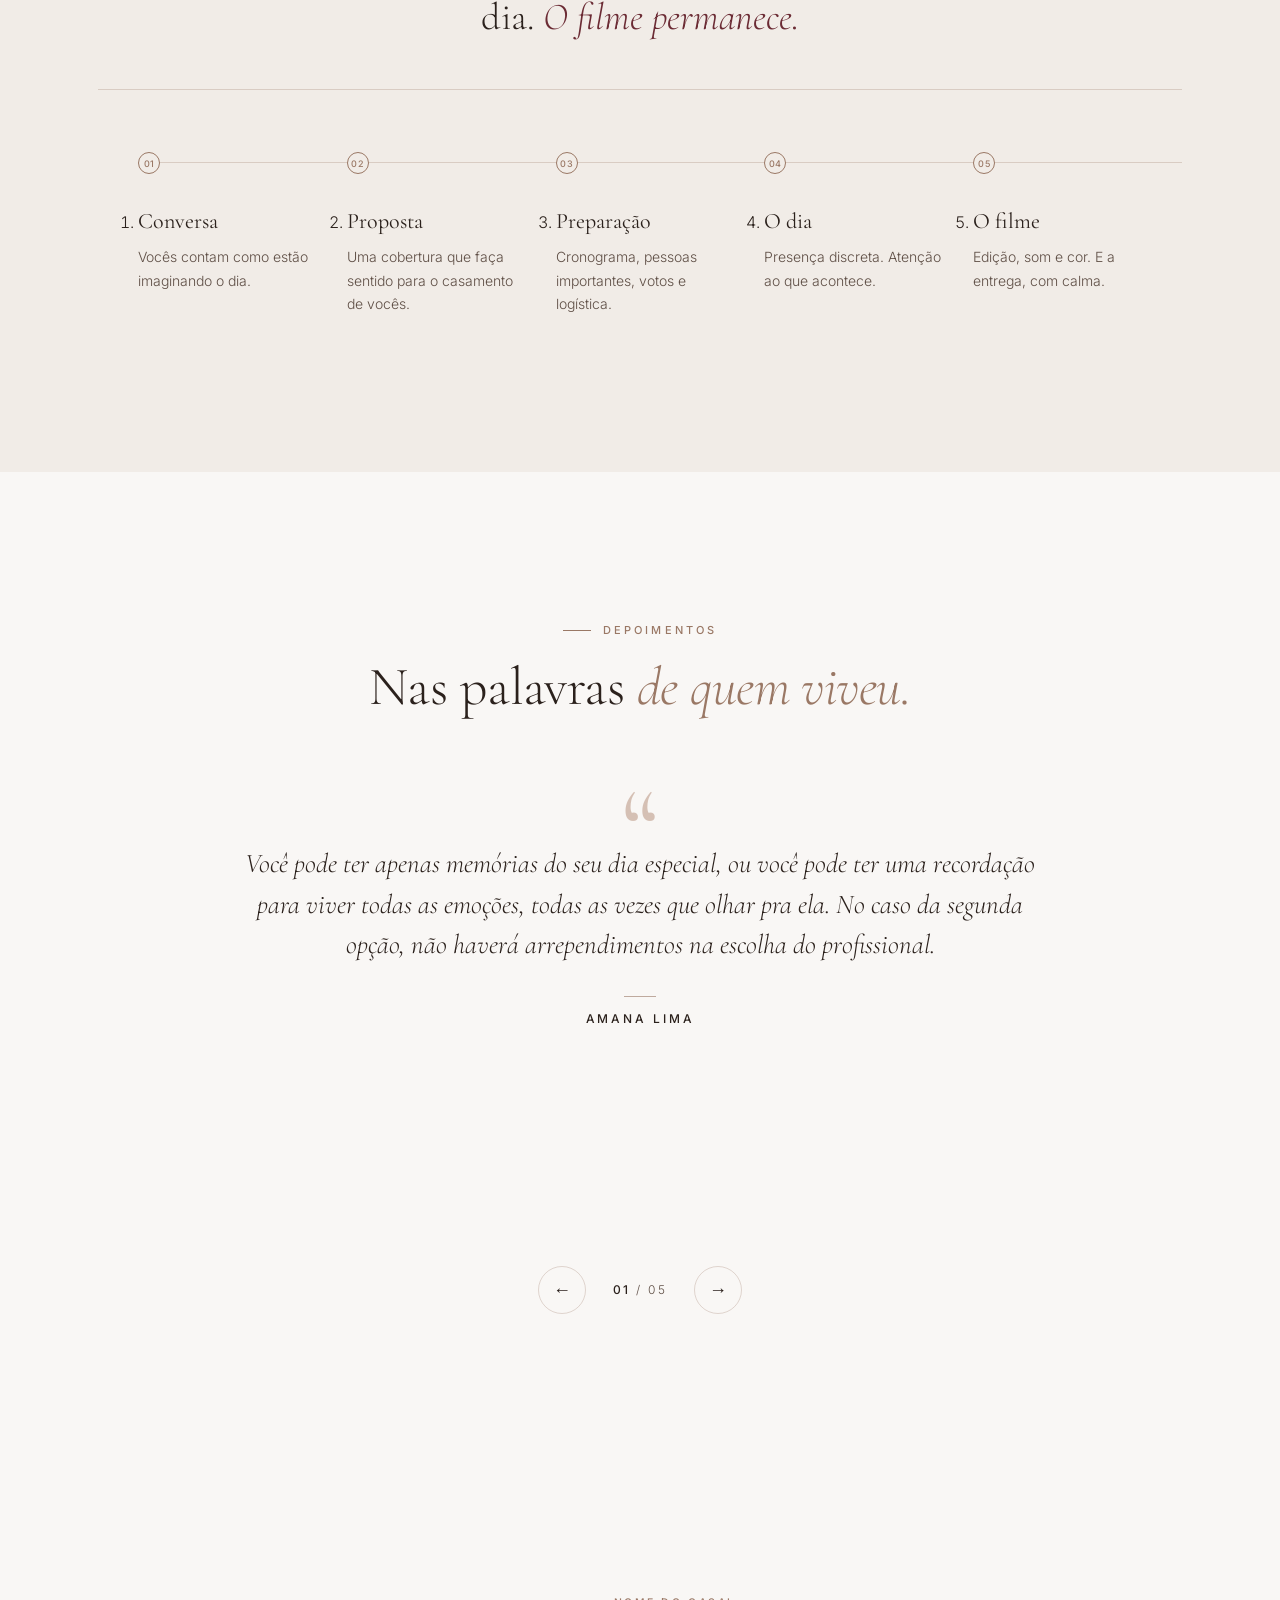
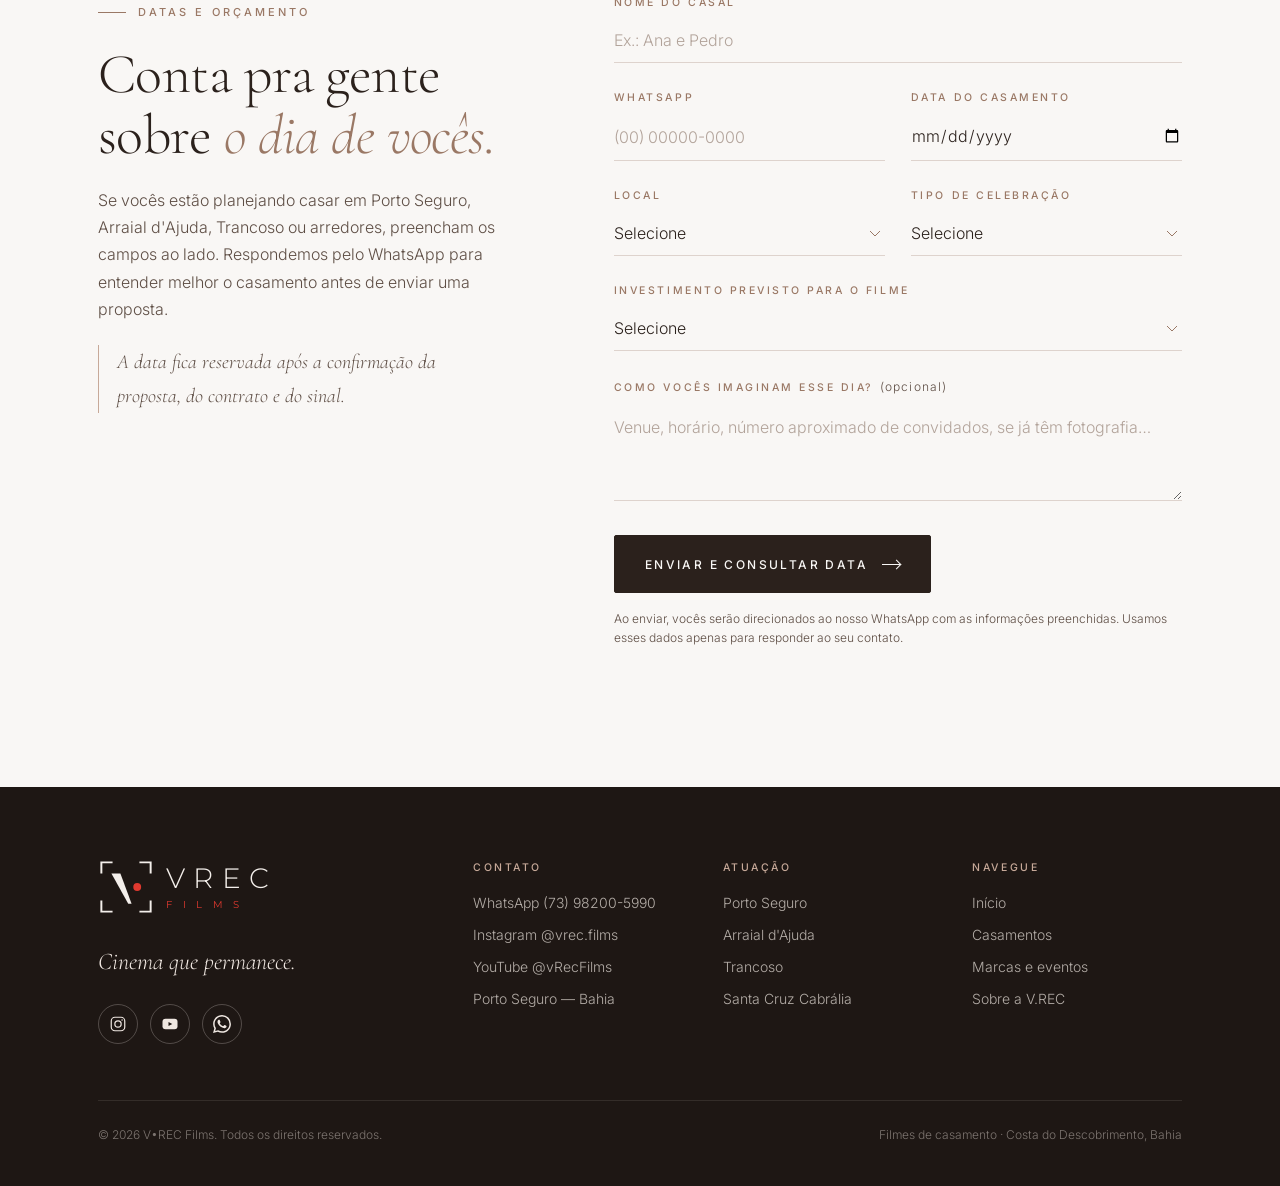
==== commit 082ba994: "Add Liliane & Leandro film entry to index.html" ====
--- a/casamentos/index.html
+++ b/casamentos/index.html
@@ -147,6 +147,16 @@
           <span class="film__type">Miola Praia · Porto Seguro</span>
         </div>
       </article>
+      <article class="film reveal" data-yt="-GkTDtcR7Wg" data-kind="landscape" tabindex="0" role="button" aria-label="Assistir: Liliane &amp; Leandro">
+        <div class="film__frame">
+          <img alt="" loading="lazy">
+          <span class="film__play" aria-hidden="true"></span>
+        </div>
+        <div class="film__info">
+          <h3 class="film__title">Liliane &amp; Leandro</h3>
+          <span class="film__type">Renovação de votos · MAION Hotel e Boutique, Praia do Espelho</span>
+        </div>
+      </article>
       <article class="film reveal" data-yt="LXo36s8aa-8" data-kind="landscape" tabindex="0" role="button" aria-label="Assistir: Suzane &amp; Argeu">
         <div class="film__frame">
           <img alt="" loading="lazy">
@@ -175,16 +185,6 @@
         <div class="film__info">
           <h3 class="film__title">Julia &amp; Ryan</h3>
           <span class="film__type">Pousada Rio da Vila · Porto Seguro</span>
-        </div>
-      </article>
-      <article class="film reveal" data-yt="-GkTDtcR7Wg" data-kind="landscape" tabindex="0" role="button" aria-label="Assistir: Liliane &amp; Leandro">
-        <div class="film__frame">
-          <img alt="" loading="lazy">
-          <span class="film__play" aria-hidden="true"></span>
-        </div>
-        <div class="film__info">
-          <h3 class="film__title">Liliane &amp; Leandro</h3>
-          <span class="film__type">Renovação de votos · MAION Hotel e Boutique, Praia do Espelho</span>
         </div>
       </article>
     </div>
